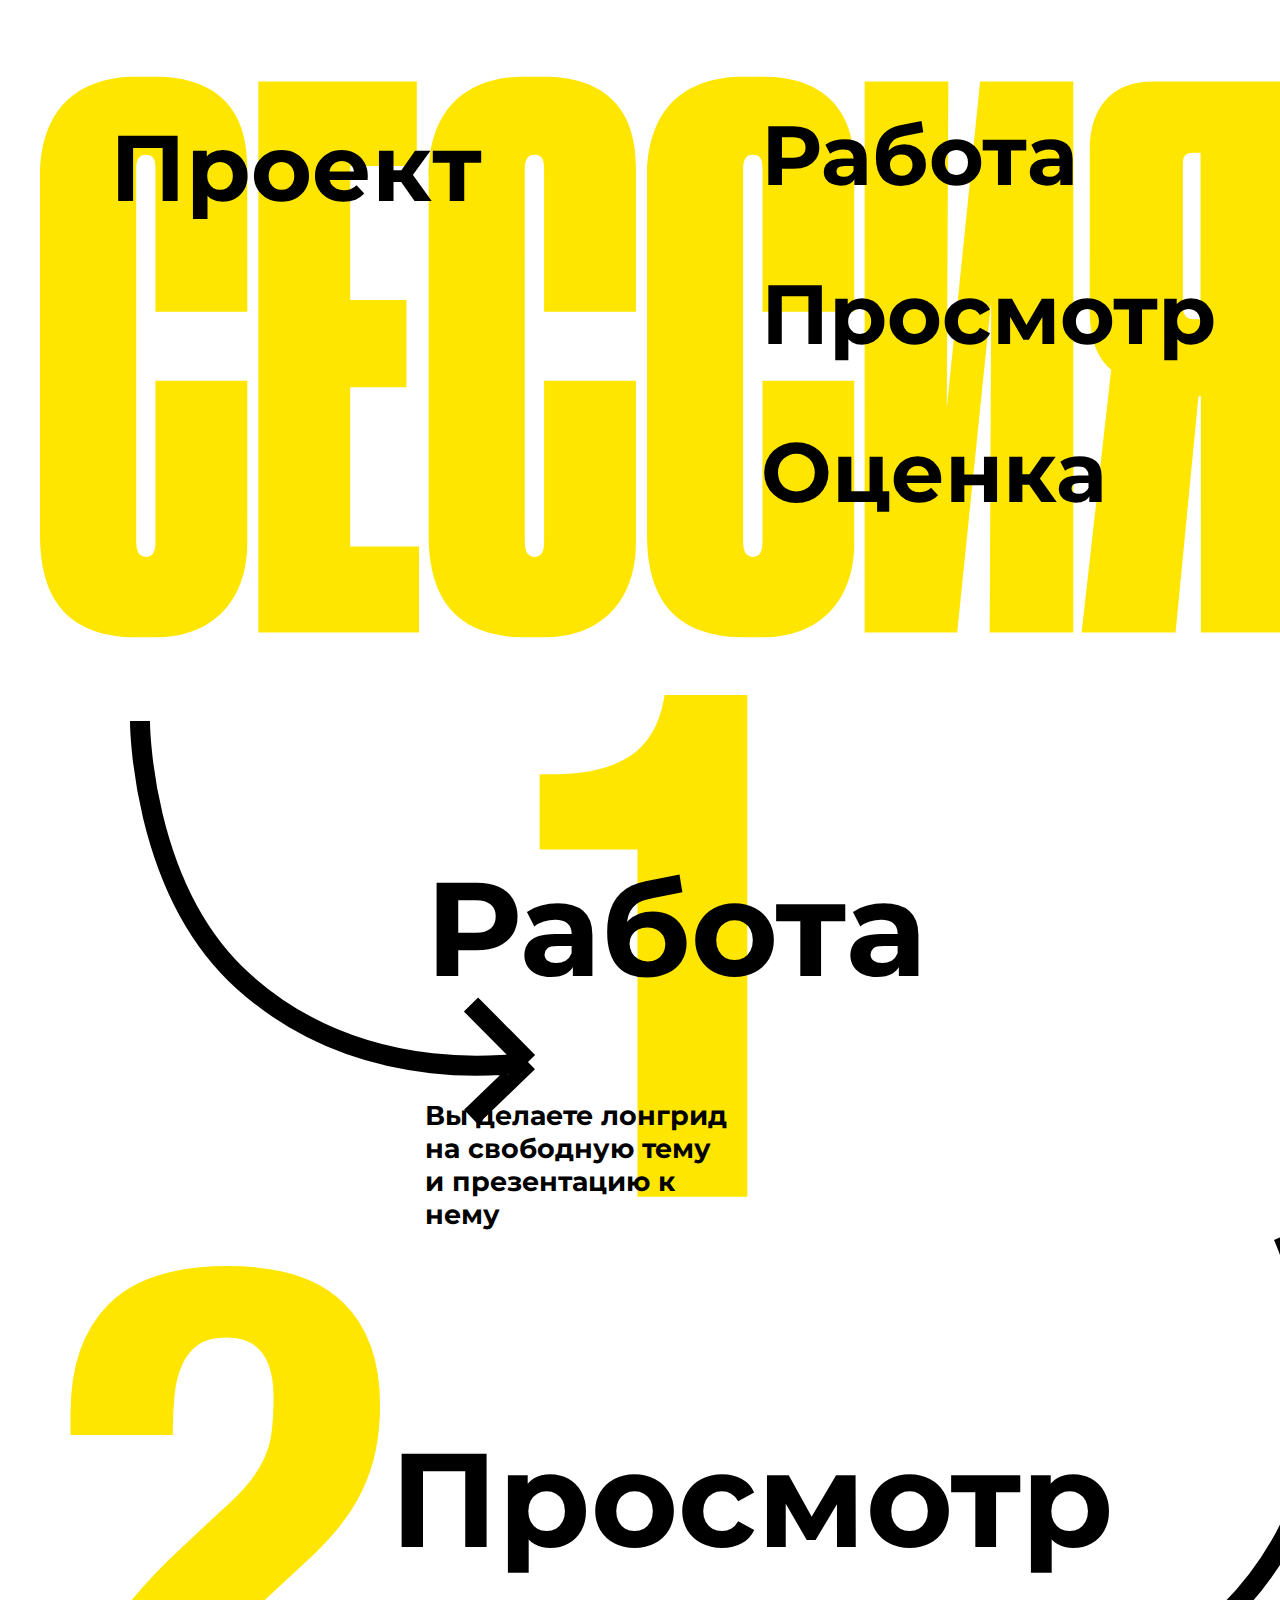
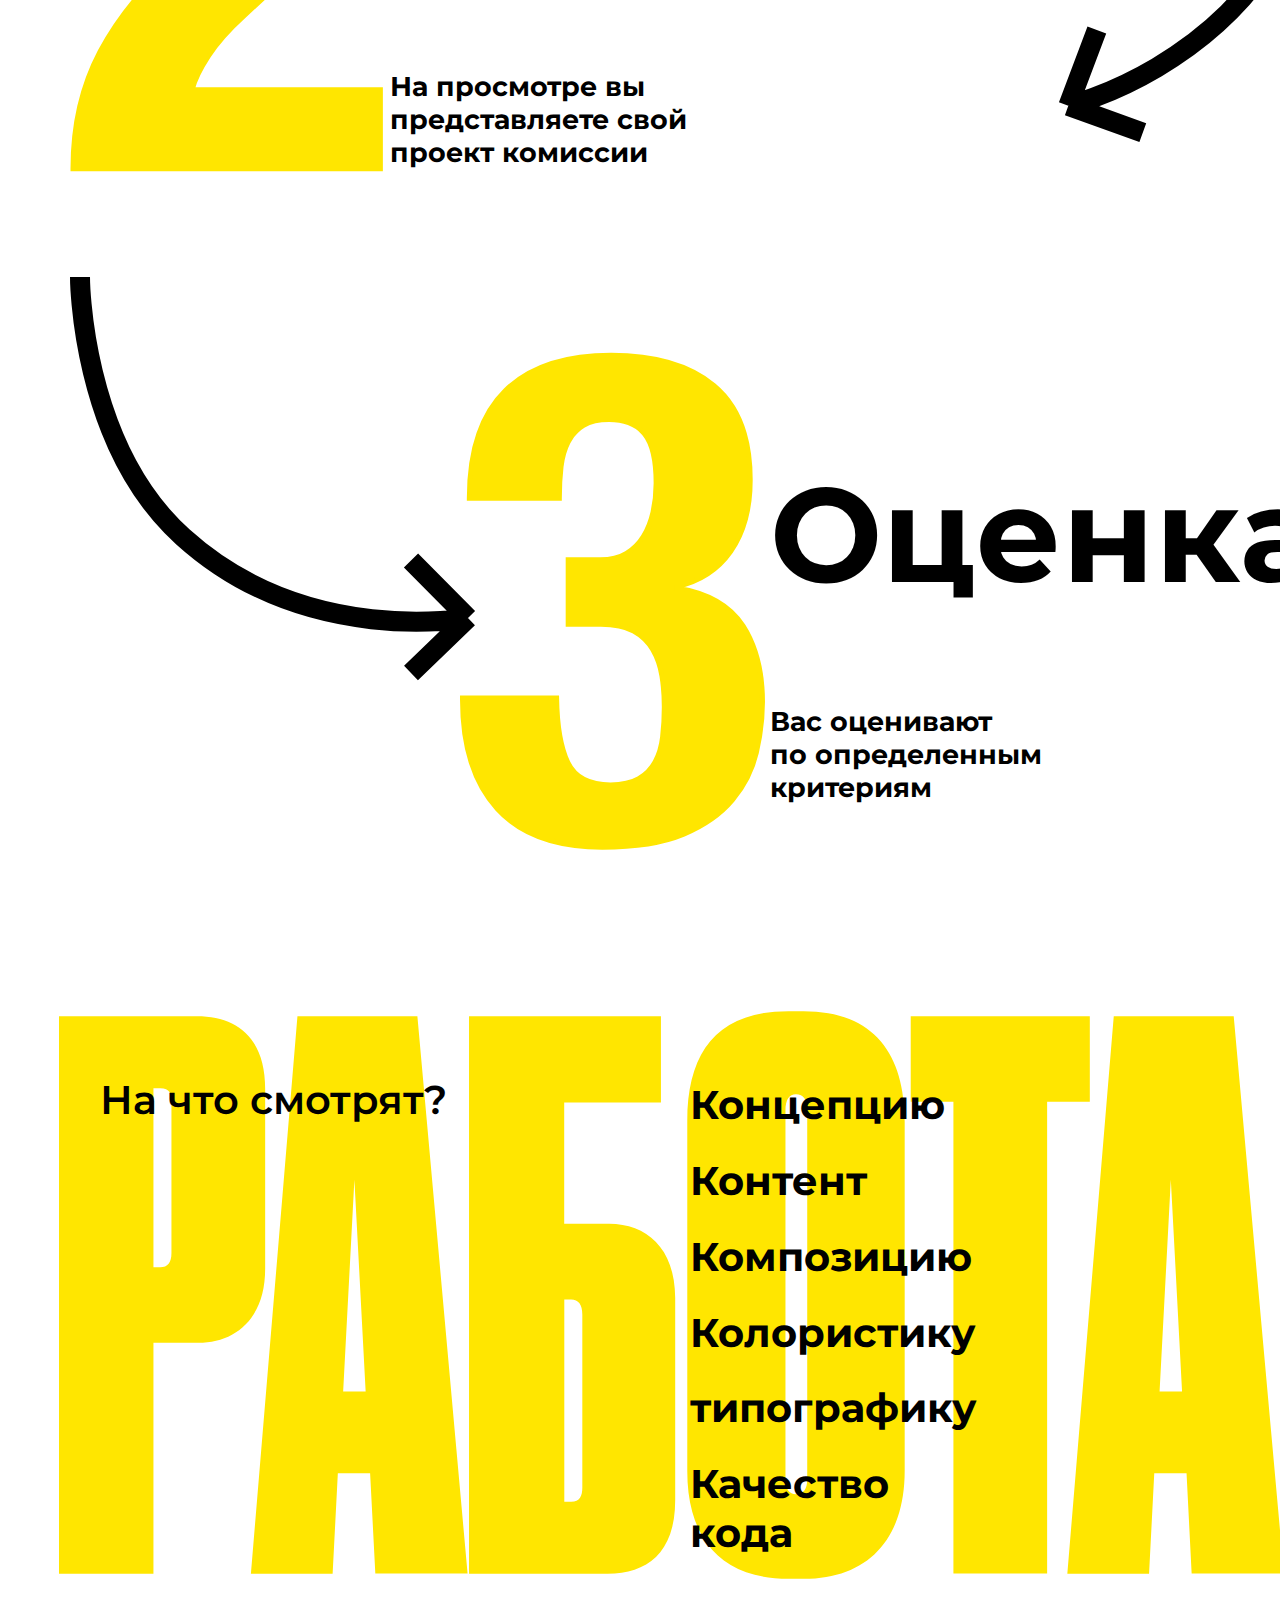
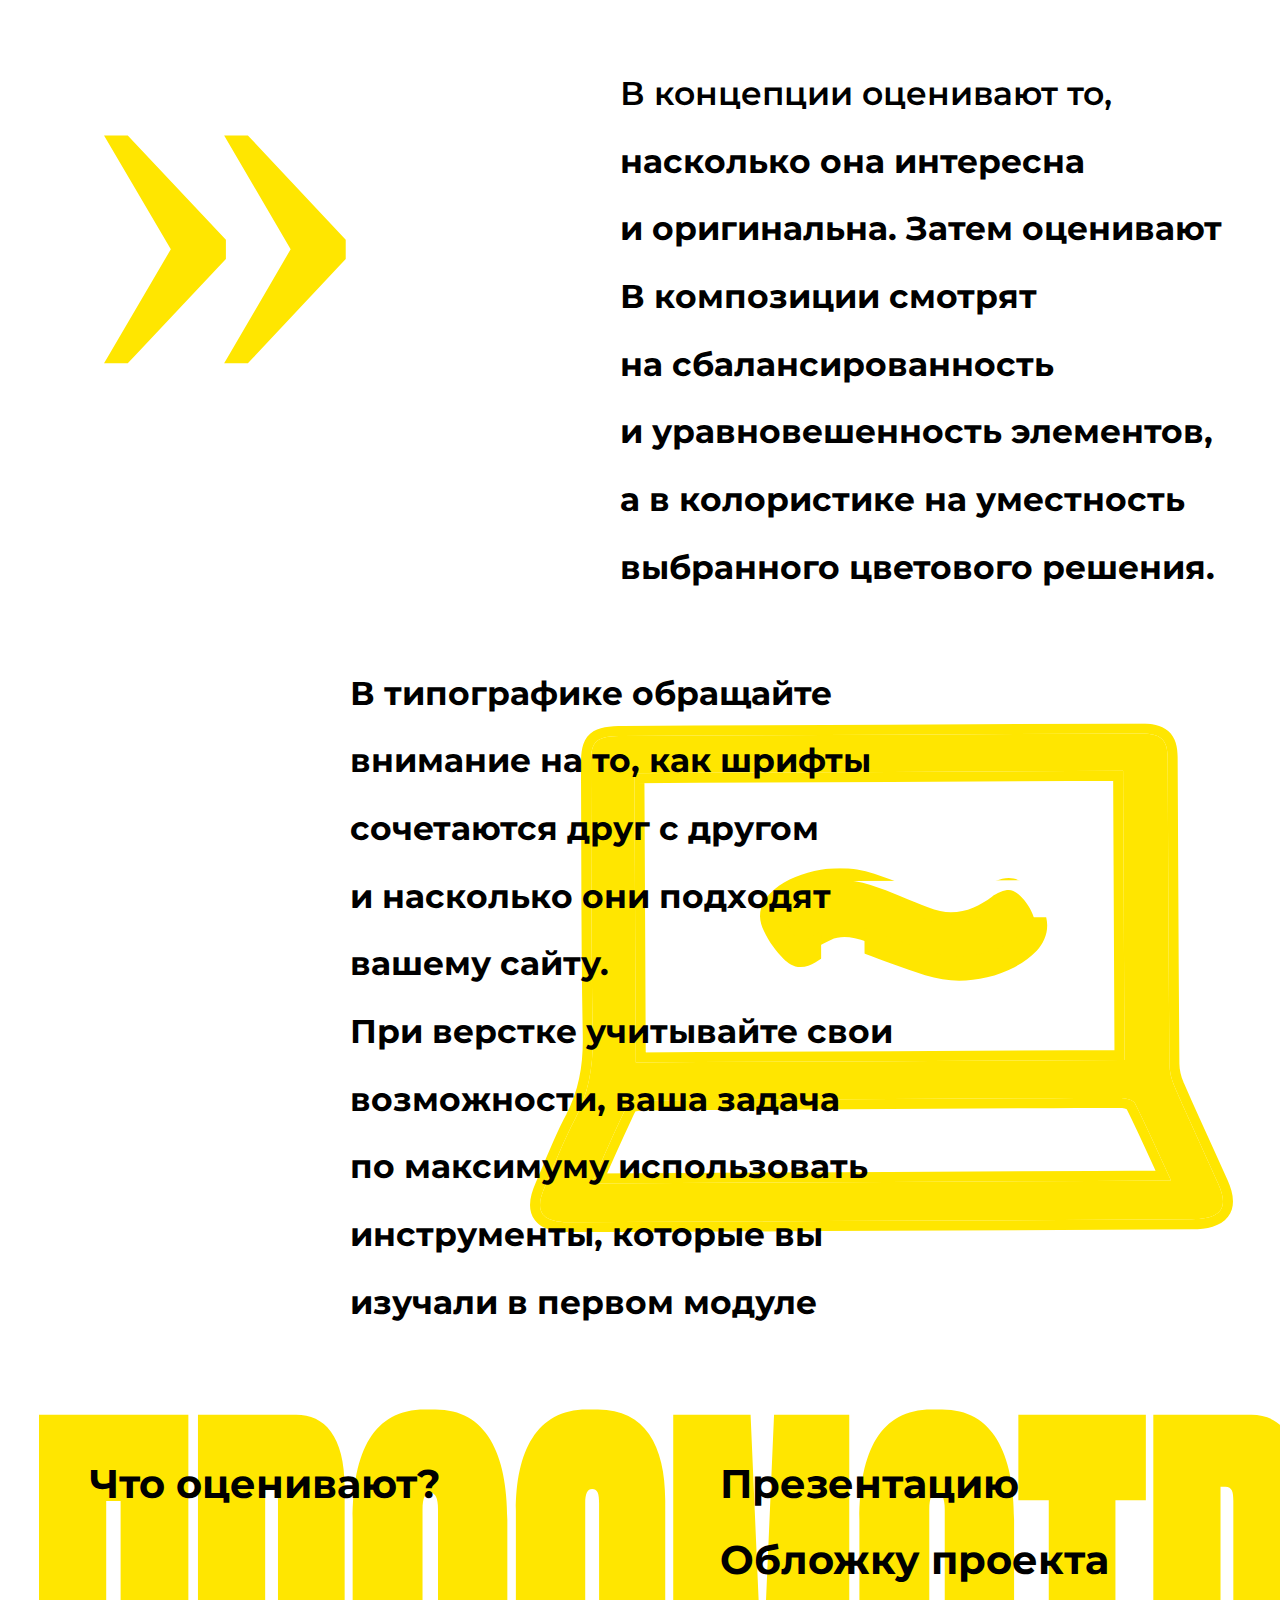
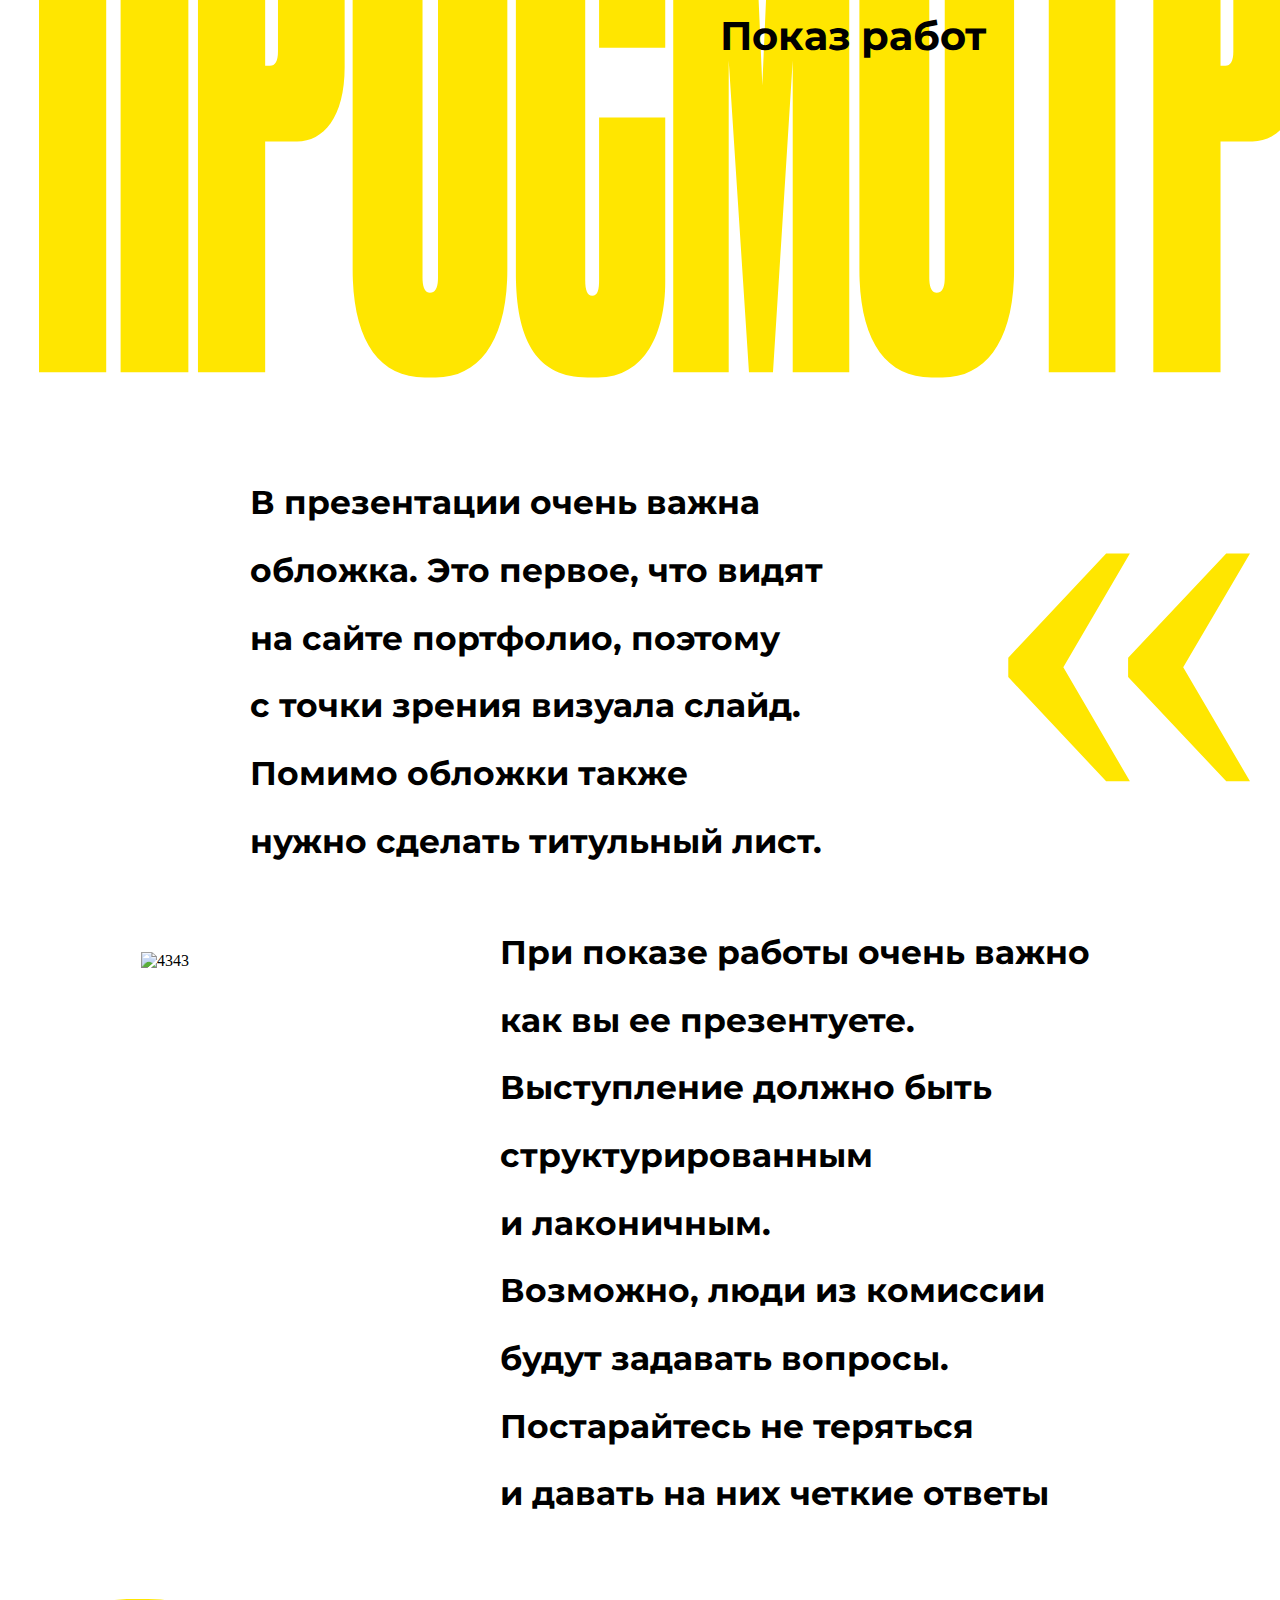
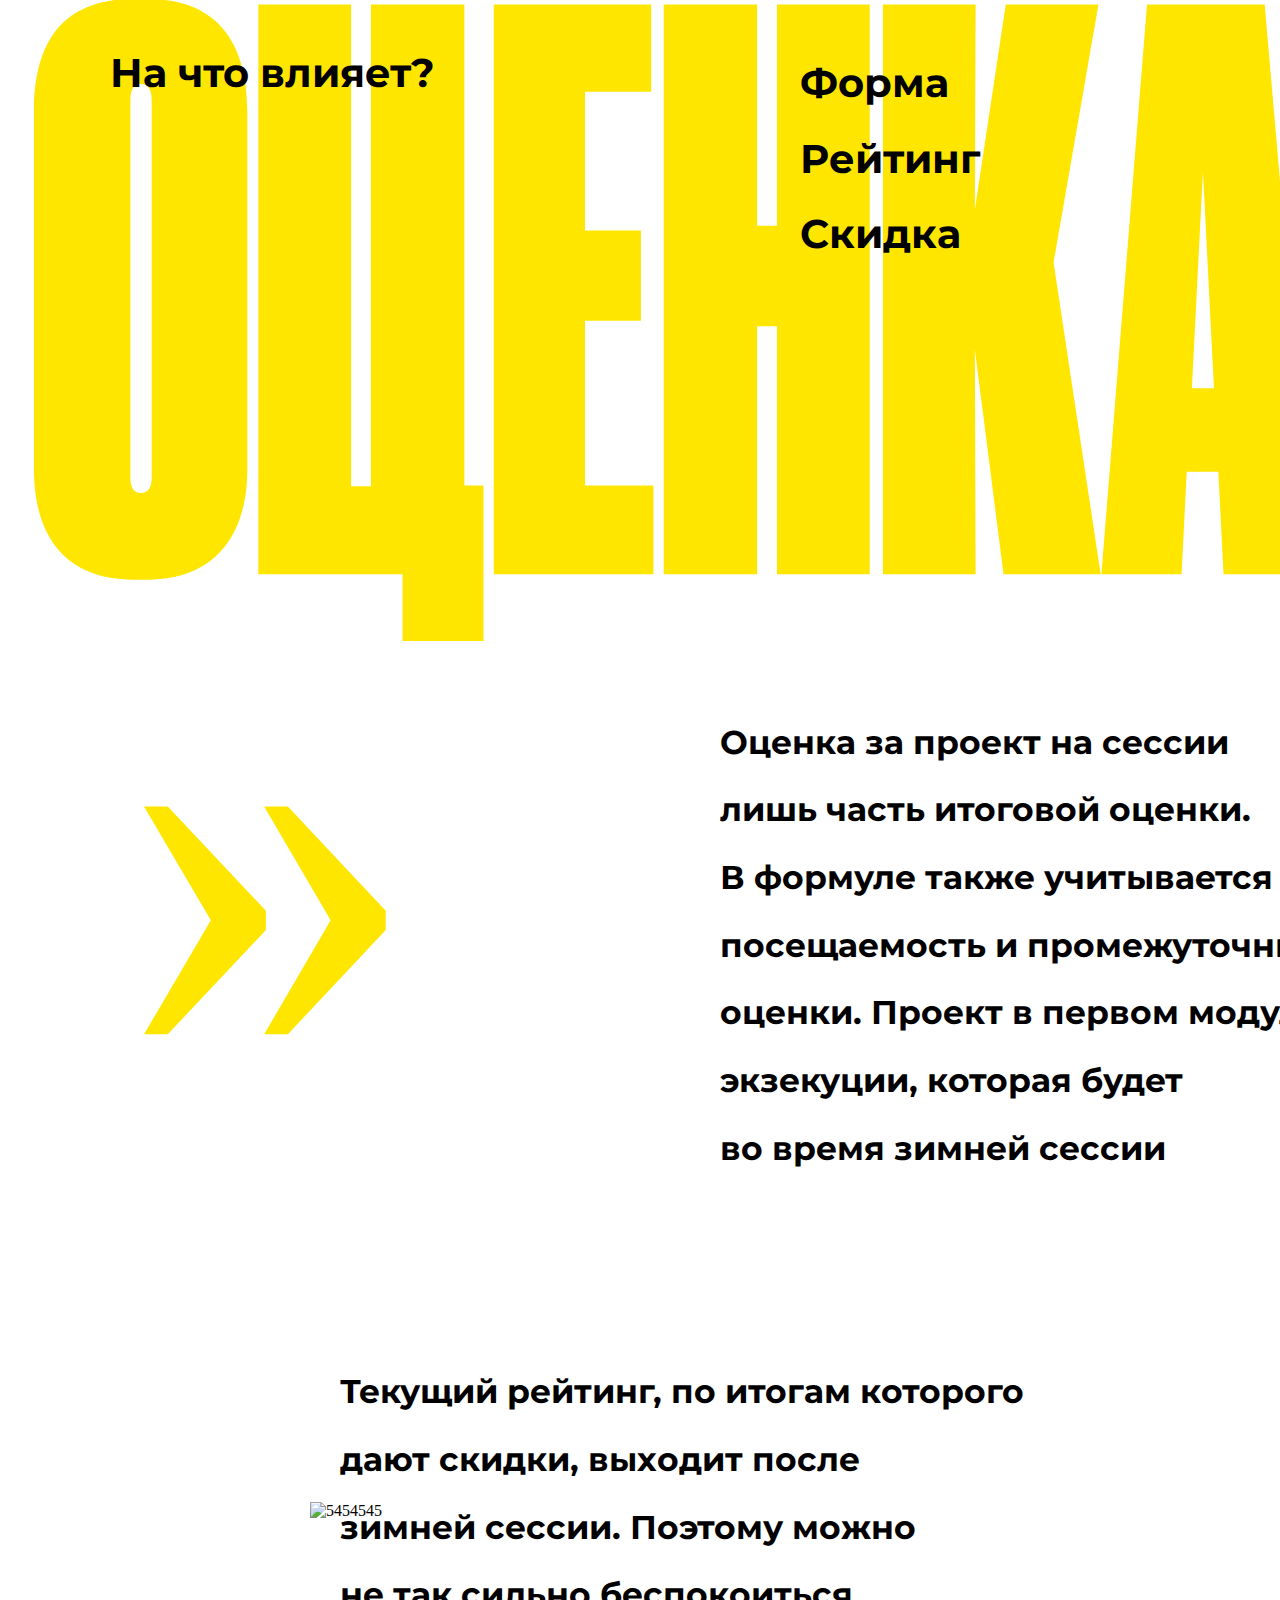
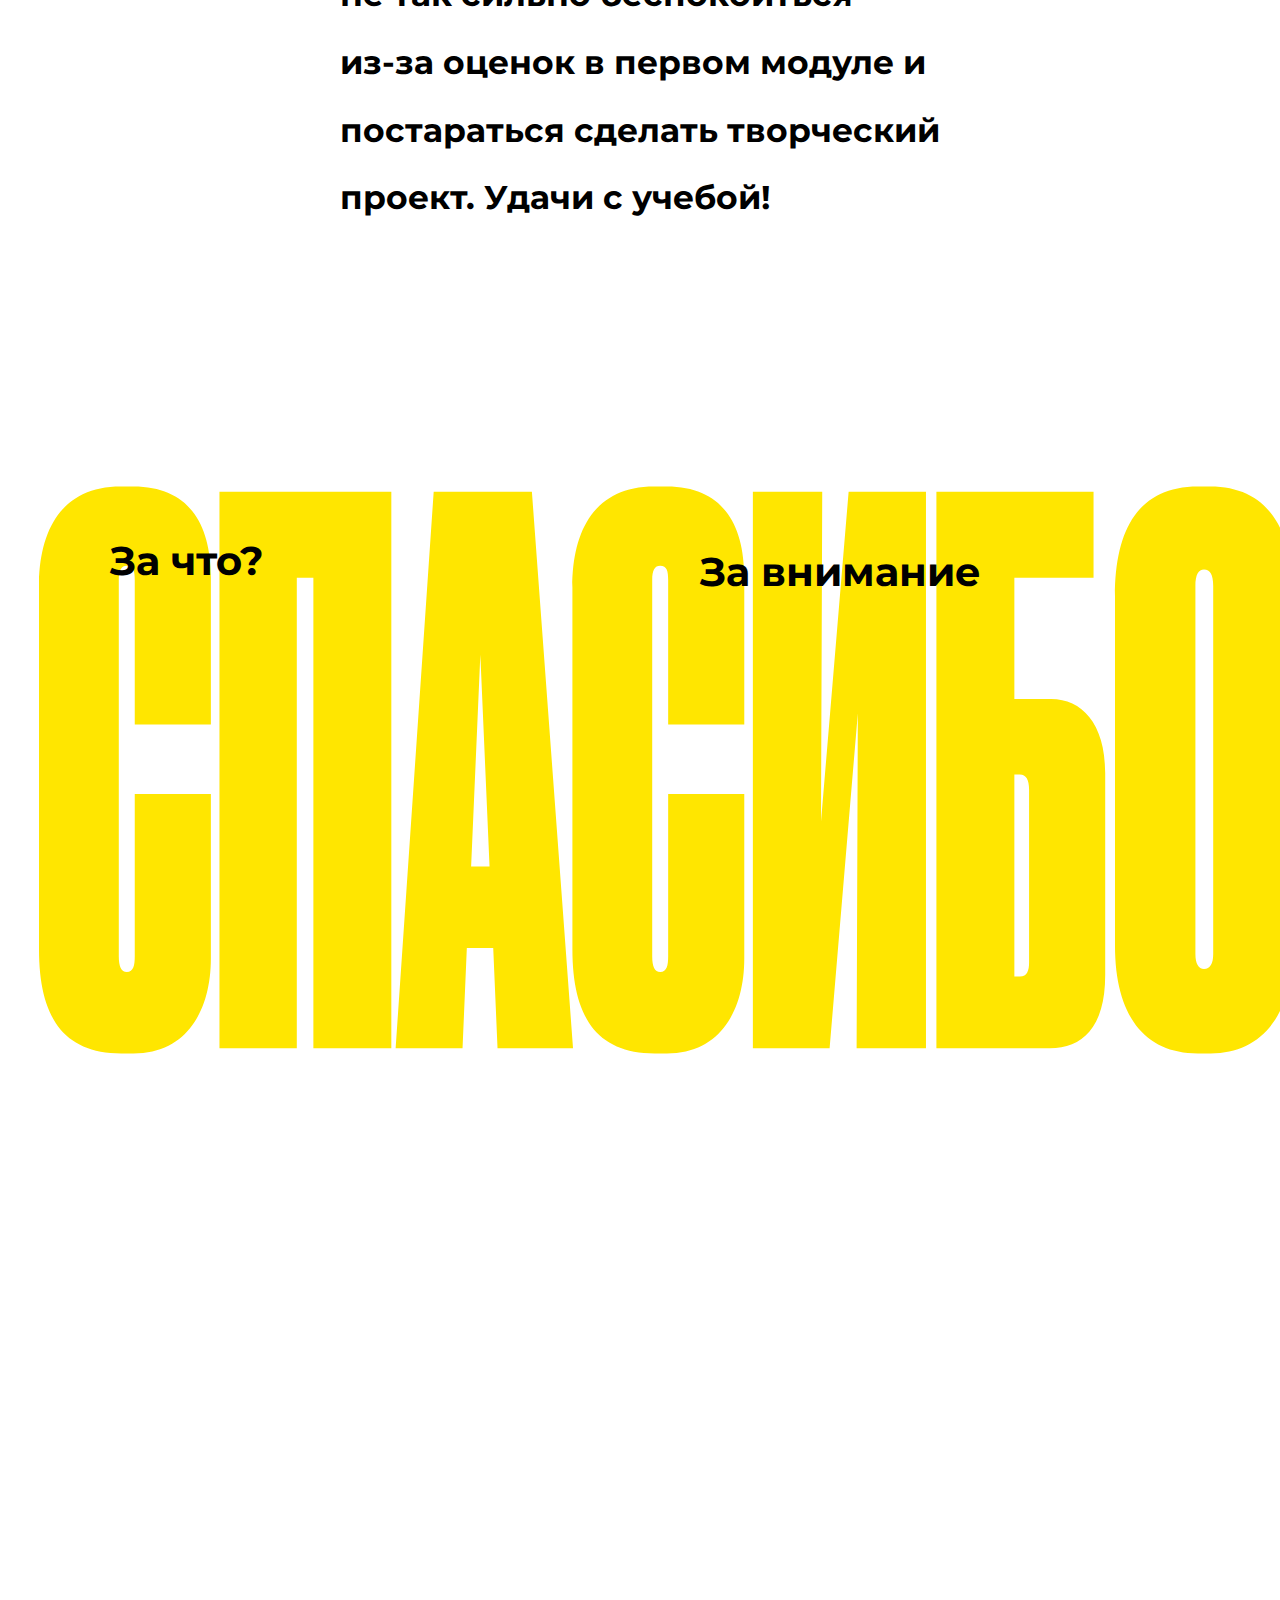
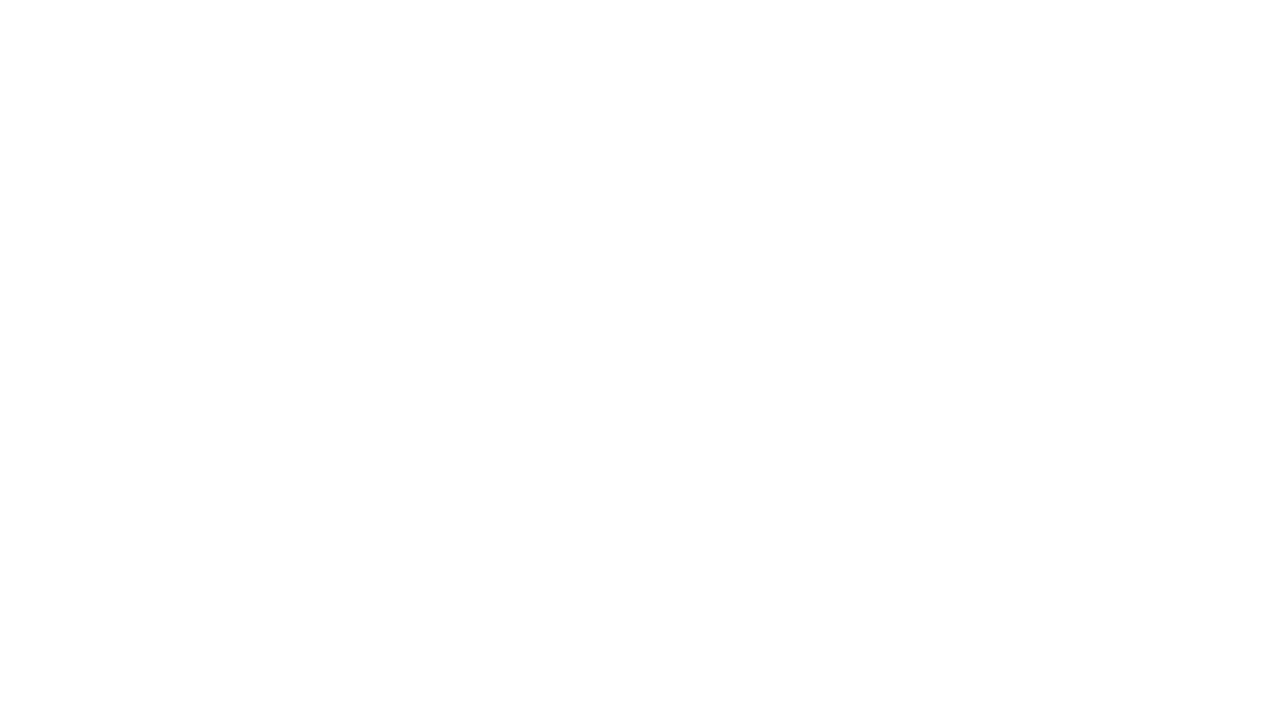
==== index.html @ fbb82f99 "гupd" ====
<!DOCTYPE html>
<html>
<head>
	<title>	
	</title>
	<link href="https://fonts.googleapis.com/css?family=Montserrat&display=swap" rel="stylesheet">

	<link rel="stylesheet" type="text/css" href="css/verst.css">
</head>
<body>
	<header class="stat">		
		<div class="containe-1">

			<div class="sessiy"><svg width="1254" height="606" viewBox="0 0 1354 606" fill="none" xmlns="http://www.w3.org/2000/svg">
<g clip-path="url(#clip0)">
<path d="M124.665 502.076V328.537H223.798V504.408C223.798 557.924 194.269 605.889 123.111 605.889H107.126C30.417 606 0 565.252 0 494.859V107.921C0 45.5222 30.417 0 106.348 0H123.111C193.492 0 223.798 38.4163 223.798 96.7069V254.258H124.665V99.9267C124.665 90.3782 123.111 84.7157 114.23 84.7157C107.126 84.7157 103.906 89.4899 103.906 99.9267V502.076C103.906 513.29 107.126 518.842 114.341 518.842C123.111 518.842 124.665 511.625 124.665 502.076Z" fill="#FFE600"/>
<path d="M406.855 5.55148V96.7068H334.92V241.378H395.643V335.754H334.92V507.628H409.297V600.337H235.787V5.55148H406.855Z" fill="#FFE600"/>
<path d="M544.287 502.076V328.537H643.42V504.408C643.42 557.924 613.891 605.889 542.733 605.889H526.747C450.039 605.889 419.622 565.141 419.622 494.748V107.921C419.622 45.5222 450.039 0 525.97 0H542.733C613.114 0 643.42 38.4163 643.42 96.7068V254.258H544.287V99.9267C544.287 90.3782 542.733 84.7156 533.852 84.7156C526.636 84.7156 523.417 89.4899 523.417 99.9267V502.076C523.417 513.29 526.636 518.842 533.852 518.842C542.733 518.842 544.287 511.625 544.287 502.076Z" fill="#FFE600"/>
<path d="M780.074 502.076V328.537H879.207V504.408C879.207 557.924 849.678 605.889 778.52 605.889H762.534C685.826 605.889 655.409 565.141 655.409 494.748V107.921C655.409 45.5222 685.715 0 761.757 0H778.52C848.901 0 879.207 38.4163 879.207 96.7068V254.258H780.074V99.9267C780.074 90.3782 778.52 84.7156 769.639 84.7156C762.423 84.7156 759.204 89.4899 759.204 99.9267V502.076C759.204 513.29 762.423 518.842 769.639 518.842C778.52 518.842 780.074 511.625 780.074 502.076Z" fill="#FFE600"/>
<path d="M1027.07 242.267L990.328 600.448H890.418V5.55148H980.781L979.116 358.182L1015.08 5.55148H1115.77V600.337H1025.41L1027.07 242.267Z" fill="#FFE600"/>
<path d="M1250.87 345.413L1226.12 600.448H1124.65L1156.62 316.657C1141.41 303.888 1133.42 283.903 1133.42 251.926V79.9413C1133.42 25.5368 1165.39 5.55148 1200.58 5.55148H1354.11V600.337H1253.42V345.413H1250.87ZM1253.2 82.384H1246.76C1236.33 82.384 1234 85.6039 1234 95.9296V247.041C1234 259.032 1237.99 262.252 1247.54 262.252H1253.09V82.384H1253.2Z" fill="#FFE600"/>
</g>
<defs>
<clipPath id="clip0">
<rect width="1354" height="606" fill="white"/>
</clipPath>
</defs>
</svg>
</div>
			<div class="s1">
				<svg width="413" height="405" viewBox="0 0 413 405" fill="none" xmlns="http://www.w3.org/2000/svg">
<path d="M10 1C10 1 9.99995 168 113 261C236.25 372.284 398 342 398 342M398 342L341 284.5M398 342L341 397" stroke="black" stroke-width="20"/>
</svg>
	</div>
	<div class="c1">
		<svg width="209" height="502" viewBox="0 0 209 502" fill="none" xmlns="http://www.w3.org/2000/svg">
<path d="M103.46 149.499H5.66943V84.2295H14.6856C47.9759 84.2295 74.2267 77.9803 93.4033 65.4818C112.58 52.9834 124.717 32.8469 129.815 5.07257H203.331V496.679H103.46V149.499Z" fill="#FFE600" stroke="#FFE600" stroke-width="10" stroke-miterlimit="10"/>
</svg>
<div class="s2">
	<svg width="490" height="538" viewBox="0 0 490 538" fill="none" xmlns="http://www.w3.org/2000/svg">
<path d="M367.145 5C367.145 5 435.369 157.428 379.35 284.392C312.317 436.318 152.308 474.755 152.308 474.755M152.308 474.755L180.844 398.986M152.308 474.755L226.804 501.67" stroke="black" stroke-width="20"/>
</svg>
</div>

	</div>
	<div class="c2">
		<svg width="313" height="506" viewBox="0 0 313 506" fill="none" xmlns="http://www.w3.org/2000/svg">
<path d="M3 502.834C3 480.68 5.22072 459.975 9.6974 440.648C14.1741 421.321 20.9772 402.948 30.1421 385.528C39.3069 368.109 50.8335 351.008 64.6866 334.296C78.5396 317.583 94.6486 300.729 112.978 283.769L153.868 245.61C165.148 235.716 174.207 226.53 181.01 218.05C187.813 209.57 193.1 201.09 196.872 192.61C200.644 184.13 203.111 174.943 204.274 165.05C205.438 155.157 206.037 143.85 206.037 131.131C206.037 89.6848 189.575 68.9443 156.688 68.9443C143.998 68.9443 134.022 71.5236 126.726 76.7176C119.429 81.9116 113.789 88.9782 109.806 97.9174C105.823 106.857 103.214 117.245 102.051 129.011C100.888 140.776 100.289 153.284 100.289 166.464H3V147.384C3 100.744 15.4431 64.9517 40.3644 39.9712C65.2858 14.9908 104.518 2.51819 158.098 2.51819C208.857 2.51819 246.468 14.2841 270.896 37.8512C295.324 61.4184 307.555 95.0908 307.555 138.904C307.555 154.91 306.145 169.891 303.325 183.777C300.505 197.663 296.029 210.983 289.931 223.703C283.832 236.423 275.831 248.79 265.961 260.803C256.091 272.816 244.106 285.183 230.007 297.902L173.607 350.195C158.556 363.869 146.818 377.155 138.358 390.122C129.898 403.089 124.505 414.254 122.143 423.688H310.375V502.834H3Z" fill="#FFE600" stroke="#FFE600" stroke-width="5" stroke-miterlimit="10"/>
</svg>
<div class="s3">
	<svg width="413" height="405" viewBox="0 0 413 405" fill="none" xmlns="http://www.w3.org/2000/svg">
<path d="M10 1C10 1 9.99995 168 113 261C236.25 372.284 398 342 398 342M398 342L341 284.5M398 342L341 397" stroke="black" stroke-width="20"/>

</svg>
</div>
</div>
<div class="yyyyy">

		</svg>


</div>

	
	<div class="rabota">
	<svg width="1225" height="614" viewBox="0 0 1325 614" fill="none" xmlns="http://www.w3.org/2000/svg">
<path d="M102.148 358.86V608.375H0V5.62476H149.224C192.246 5.62476 222.992 28.3488 222.992 84.1466V278.539C222.992 332.761 190.557 358.748 150.801 358.748H102.148V358.86ZM102.148 277.076H109.469C117.578 277.076 121.632 272.239 121.632 261.664V98.771C121.632 89.0964 120.055 83.3591 109.469 83.3591H102.148V277.076Z" fill="#FFE600"/>
<path d="M336.514 499.817H301.602L295.97 608.375H207.562L257.904 5.62476H387.645L441.929 608.263H342.145L336.514 499.817ZM319.508 182.243L307.345 411.508H331.672L319.508 182.243Z" fill="#FFE600"/>
<path d="M443.505 5.62476H651.068V98.771H546.442V230.053H595.094C634.85 230.053 666.497 255.927 666.497 310.262V528.953C666.497 586.439 635.638 608.375 593.518 608.375H443.505V5.62476ZM553.875 530.528C563.56 530.528 566.038 524.004 566.038 515.116V328.037C566.038 317.462 561.983 311.837 553.875 311.837H546.554V530.528H553.875Z" fill="#FFE600"/>
<path d="M914.719 497.342C914.719 572.714 873.386 614 806.038 614H789.032C717.63 614 679.564 571.927 679.564 497.342V119.02C679.451 44.5482 711.886 0 789.032 0H805.25C882.283 0 914.719 47.0231 914.719 119.02V497.342ZM809.304 107.771C809.304 95.6211 805.25 89.9963 797.141 89.9963C789.821 89.9963 785.766 95.6211 785.766 107.771V506.229C785.766 516.804 789.821 522.429 797.141 522.429C805.25 522.429 809.304 516.804 809.304 506.229V107.771Z" fill="#FFE600"/>
<path d="M967.425 97.9835H921.25V5.62476H1114.96V97.9835H1068.79V608.263H967.425V97.9835Z" fill="#FFE600"/>
<path d="M1219.59 499.817H1184.67L1179.04 608.375H1090.63L1140.86 5.62476H1270.6L1324.89 608.263H1225.11L1219.59 499.817ZM1202.58 182.243L1190.42 411.508H1214.74L1202.58 182.243Z" fill="#FFE600"/>
</svg>
	
	</div>
<div class="st1">
	»
</div>

<div class="ic1">
	<svg width="703" height="510" viewBox="0 0 703 510" fill="none" xmlns="http://www.w3.org/2000/svg">
<mask id="path-1-outside-1" maskUnits="userSpaceOnUse" x="-0.980225" y="0.387695" width="704" height="509" fill="black">
<rect fill="white" x="-0.980225" y="0.387695" width="704" height="509"/>
<path d="M351.921 497.787C248.612 498.286 145.304 498.817 41.9956 499.316C11.6511 499.472 3.70672 489.113 14.7666 463.931C24.7048 441.34 33.3346 418.218 44.9553 396.313C59.1929 369.447 63.3053 341.957 62.7445 312.501C61.0933 222.229 61.4048 131.926 60.9687 41.6547C60.8441 17.3159 65.6107 13.1347 93.5251 13.0099C265.872 12.105 438.218 11.2313 610.596 10.3888C630.597 10.2952 637.545 16.2862 637.638 34.1346C638.199 136.326 638.573 238.549 639.383 340.74C639.445 348.291 641.346 356.217 644.399 363.269C658.73 396.126 673.84 428.703 688.514 461.435C699.2 485.243 690.85 496.133 661.814 496.258C558.537 496.789 455.229 497.288 351.921 497.787ZM104.398 50.2044C104.865 146.873 105.333 242.792 105.8 339.461C269.112 338.649 431.707 337.869 594.521 337.058C594.053 240.234 593.586 144.314 593.119 47.8017C429.807 48.613 267.616 49.3931 104.398 50.2044ZM61.7164 460.405C256.183 459.438 447.409 458.502 641.065 457.566C628.759 430.793 617.481 405.425 605.082 380.462C603.555 377.404 596.141 375.189 591.405 375.095C568.569 374.658 545.733 375.064 522.896 375.189C386.409 375.875 249.921 376.499 113.402 377.404C107.887 377.435 98.946 378.871 97.4506 381.897C84.9888 407.328 73.8666 433.29 61.7164 460.405Z"/>
</mask>
<path d="M351.921 497.787C248.612 498.286 145.304 498.817 41.9956 499.316C11.6511 499.472 3.70672 489.113 14.7666 463.931C24.7048 441.34 33.3346 418.218 44.9553 396.313C59.1929 369.447 63.3053 341.957 62.7445 312.501C61.0933 222.229 61.4048 131.926 60.9687 41.6547C60.8441 17.3159 65.6107 13.1347 93.5251 13.0099C265.872 12.105 438.218 11.2313 610.596 10.3888C630.597 10.2952 637.545 16.2862 637.638 34.1346C638.199 136.326 638.573 238.549 639.383 340.74C639.445 348.291 641.346 356.217 644.399 363.269C658.73 396.126 673.84 428.703 688.514 461.435C699.2 485.243 690.85 496.133 661.814 496.258C558.537 496.789 455.229 497.288 351.921 497.787ZM104.398 50.2044C104.865 146.873 105.333 242.792 105.8 339.461C269.112 338.649 431.707 337.869 594.521 337.058C594.053 240.234 593.586 144.314 593.119 47.8017C429.807 48.613 267.616 49.3931 104.398 50.2044ZM61.7164 460.405C256.183 459.438 447.409 458.502 641.065 457.566C628.759 430.793 617.481 405.425 605.082 380.462C603.555 377.404 596.141 375.189 591.405 375.095C568.569 374.658 545.733 375.064 522.896 375.189C386.409 375.875 249.921 376.499 113.402 377.404C107.887 377.435 98.946 378.871 97.4506 381.897C84.9888 407.328 73.8666 433.29 61.7164 460.405Z" fill="#FFE600"/>
<path d="M41.9956 499.316L41.9473 489.316H41.9442L41.9956 499.316ZM14.7666 463.931L5.61313 459.905L5.61075 459.91L14.7666 463.931ZM44.9553 396.313L53.7892 401L53.7912 400.996L44.9553 396.313ZM62.7445 312.501L52.7462 312.684L52.7463 312.691L62.7445 312.501ZM60.9687 41.6547L70.9686 41.6063L70.9685 41.6035L60.9687 41.6547ZM93.5251 13.0099L93.5698 23.0098L93.5776 23.0097L93.5251 13.0099ZM610.596 10.3888L610.549 0.388882L610.547 0.388892L610.596 10.3888ZM637.638 34.1346L627.638 34.187V34.1895L637.638 34.1346ZM639.383 340.74L629.383 340.819L629.383 340.823L639.383 340.74ZM644.399 363.269L635.222 367.242L635.233 367.267L644.399 363.269ZM688.514 461.435L679.389 465.526L679.39 465.53L688.514 461.435ZM661.814 496.258L661.771 486.258L661.763 486.258L661.814 496.258ZM104.398 50.2044L104.348 40.2045L94.3982 50.2528L104.398 50.2044ZM105.8 339.461L95.8001 339.509L105.85 349.461L105.8 339.461ZM594.521 337.058L594.57 347.058L604.52 337.01L594.521 337.058ZM593.119 47.8017L603.118 47.7533L593.069 37.8019L593.119 47.8017ZM61.7164 460.405L52.5906 456.316L61.7661 470.405L61.7164 460.405ZM641.065 457.566L641.114 467.566L650.151 453.389L641.065 457.566ZM605.082 380.462L614.038 376.013L614.029 375.996L605.082 380.462ZM591.405 375.095L591.603 365.097L591.596 365.097L591.405 375.095ZM522.896 375.189L522.947 385.189L522.951 385.189L522.896 375.189ZM113.402 377.404L113.458 387.404L113.468 387.404L113.402 377.404ZM97.4506 381.897L88.4851 377.468L88.4708 377.497L97.4506 381.897ZM351.872 487.787C300.217 488.037 248.562 488.294 196.908 488.552C145.254 488.809 93.6005 489.067 41.9473 489.316L42.0439 509.316C93.699 509.066 145.354 508.809 197.008 508.552C248.662 508.294 300.316 508.037 351.969 507.787L351.872 487.787ZM41.9442 489.316C34.8203 489.353 29.6559 488.757 26.0579 487.758C22.4761 486.764 21.2153 485.593 20.7819 485.03C20.1409 484.196 18.4519 480.408 23.9224 467.953L5.61075 459.91C0.0213814 472.636 -3.22534 486.618 4.927 497.221C8.8903 502.375 14.614 505.339 20.7105 507.03C26.7909 508.717 33.9987 509.357 42.047 509.316L41.9442 489.316ZM23.92 467.958C34.1723 444.653 42.3888 422.489 53.7892 401L36.1214 391.627C24.2805 413.947 15.2374 438.027 5.61313 459.905L23.92 467.958ZM53.7912 400.996C69.0605 372.183 73.3245 342.872 72.7427 312.311L52.7463 312.691C53.286 341.042 49.3252 366.712 36.1193 391.631L53.7912 400.996ZM72.7428 312.318C71.0933 222.135 71.4053 131.989 70.9686 41.6063L50.9688 41.703C51.4044 131.864 51.0933 222.323 52.7462 312.684L72.7428 312.318ZM70.9685 41.6035C70.9382 35.6803 71.2274 31.797 71.83 29.1402C72.3868 26.6847 73.0451 26.0173 73.3365 25.761C73.7663 25.383 74.9776 24.5788 78.4227 23.9562C81.8965 23.3284 86.7082 23.0404 93.5698 23.0098L93.4804 3.00996C86.3848 3.04169 80.1328 3.32318 74.8658 4.27505C69.5701 5.23212 64.3636 7.01785 60.128 10.7431C55.7541 14.5901 53.4994 19.5393 52.3252 24.717C51.1967 29.6933 50.9368 35.4597 50.9688 41.7059L70.9685 41.6035ZM93.5776 23.0097C265.923 22.1048 438.268 21.2311 610.645 20.3887L610.547 0.388892C438.168 1.23139 265.82 2.1051 93.4726 3.01L93.5776 23.0097ZM610.643 20.3887C620.233 20.3438 623.684 21.9102 624.998 23.0597C625.944 23.887 627.596 26.1342 627.638 34.187L647.638 34.0823C647.587 24.2866 645.719 14.6142 638.167 8.00724C630.984 1.72251 620.961 0.340157 610.549 0.388883L610.643 20.3887ZM627.638 34.1895C628.199 136.356 628.573 238.612 629.383 340.819L649.383 340.661C648.573 238.485 648.199 136.296 647.638 34.0797L627.638 34.1895ZM629.383 340.823C629.458 349.908 631.72 359.154 635.222 367.242L653.576 359.296C650.971 353.28 649.432 346.675 649.383 340.658L629.383 340.823ZM635.233 367.267C649.583 400.168 664.793 432.968 679.389 465.526L697.639 457.344C682.886 424.437 667.877 392.085 653.565 359.271L635.233 367.267ZM679.39 465.53C684.514 476.945 682.853 480.693 682.124 481.643C681.608 482.316 680.281 483.509 676.863 484.535C673.422 485.568 668.504 486.229 661.771 486.258L661.857 506.258C669.642 506.225 676.656 505.478 682.613 503.69C688.594 501.895 694.13 498.854 697.996 493.812C706.029 483.335 703.199 469.734 697.637 457.34L679.39 465.53ZM661.763 486.258C558.487 486.789 455.181 487.288 351.872 487.787L351.969 507.787C455.277 507.288 558.587 506.789 661.866 506.258L661.763 486.258ZM94.3982 50.2528C94.6318 98.5871 94.8655 146.734 95.0991 194.881C95.3328 243.028 95.5665 291.175 95.8001 339.509L115.8 339.412C115.566 291.078 115.333 242.931 115.099 194.784C114.865 146.637 114.632 98.4902 114.398 50.1561L94.3982 50.2528ZM105.85 349.461C269.154 348.649 431.763 347.869 594.57 347.058L594.471 327.058C431.652 327.869 269.07 328.649 105.75 329.461L105.85 349.461ZM604.52 337.01C604.053 240.185 603.586 144.265 603.118 47.7533L583.119 47.8502C583.586 144.363 584.053 240.282 584.521 337.106L604.52 337.01ZM593.069 37.8019C429.788 38.613 267.538 39.3934 104.348 40.2045L104.448 60.2043C267.695 59.3929 429.826 58.6131 593.168 57.8016L593.069 37.8019ZM61.7661 470.405C256.232 469.438 447.458 468.502 641.114 467.566L641.017 447.566C447.36 448.502 256.134 449.438 61.6666 450.406L61.7661 470.405ZM650.151 453.389C637.915 426.769 626.527 401.156 614.038 376.013L596.126 384.911C608.436 409.694 619.603 434.818 631.979 461.742L650.151 453.389ZM614.029 375.996C612.507 372.947 610.077 371.041 608.415 369.961C606.598 368.781 604.63 367.904 602.83 367.257C599.29 365.984 595.177 365.168 591.603 365.097L591.207 385.093C591.711 385.103 592.483 385.178 593.421 385.36C594.345 385.539 595.265 385.79 596.064 386.077C596.901 386.378 597.368 386.634 597.519 386.732C597.582 386.773 597.454 386.7 597.226 386.475C597.005 386.257 596.548 385.757 596.135 384.929L614.029 375.996ZM591.596 365.097C568.596 364.657 545.514 365.065 522.842 365.189L522.951 385.189C545.951 385.063 568.542 384.66 591.214 385.093L591.596 365.097ZM522.846 365.189C386.365 365.875 249.865 366.499 113.335 367.404L113.468 387.404C249.977 386.499 386.452 385.875 522.947 385.189L522.846 365.189ZM113.345 367.404C109.916 367.424 105.536 367.863 101.602 368.8C99.6483 369.265 97.4263 369.941 95.3684 370.958C93.6324 371.815 90.3409 373.712 88.4851 377.468L106.416 386.327C105.807 387.56 105.052 388.262 104.707 388.547C104.348 388.843 104.136 388.934 104.228 388.888C104.44 388.784 105.078 388.531 106.236 388.255C108.525 387.71 111.373 387.416 113.458 387.404L113.345 367.404ZM88.4708 377.497C75.9081 403.134 64.6511 429.401 52.5906 456.316L70.8421 464.495C83.0822 437.178 94.0694 411.523 106.43 386.298L88.4708 377.497Z" fill="#FFE600" mask="url(#path-1-outside-1)"/>
</svg>

</div>

	<div class="prosm">
		<svg width="1261" height="613" viewBox="0 0 1361 613" fill="none" xmlns="http://www.w3.org/2000/svg" frameBorder="0">
<path d="M0 5.66064H161.201V607.339H88.085V98.662H72.5406V607.339H0V5.66064Z" fill="#FFE600"/>
<path d="M244.105 358.257V607.339H171.564V5.66064H277.497C308.01 5.66064 329.887 28.3044 329.887 84.1052V278.195C329.887 332.378 306.858 358.257 278.648 358.257H244.105ZM244.105 276.578H249.287C255.044 276.578 257.922 271.725 257.922 261.212V98.662C257.922 88.9575 256.771 83.2965 249.287 83.2965H244.105V276.578Z" fill="#FFE600"/>
<path d="M505.482 496.546C505.482 571.756 476.12 613 428.335 613H416.245C365.582 613 338.523 570.947 338.523 496.546V118.88C338.523 44.4789 361.552 0 416.245 0H427.759C482.453 0 505.482 46.905 505.482 118.88V496.546ZM430.638 107.558C430.638 95.4274 427.759 89.7665 422.002 89.7665C416.821 89.7665 413.942 95.4274 413.942 107.558V505.442C413.942 515.955 416.821 521.616 422.002 521.616C427.759 521.616 430.638 515.955 430.638 505.442V107.558Z" fill="#FFE600"/>
<path d="M604.505 507.868V332.379H675.894V510.294C675.894 564.477 654.593 613 603.354 613H591.839C536.57 613 514.693 571.756 514.693 500.59V109.175C514.693 46.0963 536.57 0 591.263 0H603.354C654.017 0 675.894 38.8179 675.894 97.8536V257.169H604.505V101.088C604.505 91.3839 603.354 85.723 597.021 85.723C591.839 85.723 589.536 90.5752 589.536 101.088V507.868C589.536 519.19 591.839 524.851 597.021 524.851C603.354 524.851 604.505 517.573 604.505 507.868Z" fill="#FFE600"/>
<path d="M684.53 5.66064H768.009L780.675 297.604L793.341 5.66064H874.518V607.339H813.491V270.917L792.19 607.339H766.282L744.405 270.917V607.339H684.53V5.66064Z" fill="#FFE600"/>
<path d="M1052.41 496.546C1052.41 571.756 1023.05 613 975.268 613H963.178C912.515 613 885.456 570.947 885.456 496.546V118.88C885.456 44.4789 908.485 0 963.178 0H974.693C1029.39 0 1052.41 46.905 1052.41 118.88V496.546ZM977.571 107.558C977.571 95.4274 974.693 89.7665 968.936 89.7665C963.754 89.7665 960.875 95.4274 960.875 107.558V505.442C960.875 515.955 963.754 521.616 968.936 521.616C974.693 521.616 977.571 515.955 977.571 505.442V107.558Z" fill="#FFE600"/>
<path d="M1089.84 97.8533H1057.02V5.66064H1194.62V97.8533H1161.8V607.339H1089.84V97.8533Z" fill="#FFE600"/>
<path d="M1275.22 358.257V607.339H1202.68V5.66064H1308.61C1339.12 5.66064 1361 28.3044 1361 84.1052V278.195C1361 332.378 1337.97 358.257 1309.76 358.257H1275.22ZM1275.22 276.578H1280.4C1286.16 276.578 1289.04 271.725 1289.04 261.212V98.662C1289.04 88.9575 1287.88 83.2965 1280.4 83.2965H1275.22V276.578Z" fill="#FFE600"/>
</svg>
	</div>
<div class="st2">
	»
</div>
<div>
	
</div>


	<div class="ocenka">
		<svg width="1280" height="720" viewBox="0 0 1354 679" fill="none" xmlns="http://www.w3.org/2000/svg">
<path d="M225.673 497.501C225.673 572.856 185.986 614.179 121.397 614.179H105.055C36.5746 614.179 0 572.045 0 497.501V119.109C0 44.5644 31.1273 0 105.055 0H120.618C194.546 0 225.673 46.9952 225.673 119.109V497.501ZM124.509 107.765C124.509 95.611 120.618 89.9391 112.837 89.9391C105.833 89.9391 101.942 95.611 101.942 107.765V506.414C101.942 516.947 105.833 522.619 112.837 522.619C120.618 522.619 124.509 516.947 124.509 506.414V107.765Z" fill="#FFE600"/>
<path d="M389.87 608.507H237.346V5.67139H335.397V515.327H356.408V5.67139H455.237V514.516H475.47V679H389.87V608.507Z" fill="#FFE600"/>
<path d="M652.896 5.67139V98.0413H582.859V244.699H642.001V340.31H582.859V514.516H655.23V608.507H486.365V5.67139H652.896Z" fill="#FFE600"/>
<path d="M785.965 345.982H764.954V608.507H666.125V5.67139H764.954V239.837H785.965V5.67139H884.016V608.507H785.965V345.982Z" fill="#FFE600"/>
<path d="M995.258 371.1L996.036 608.507H897.985V5.67139H996.036L995.258 222.822L1027.94 5.67139H1125.99L1078.52 278.73L1128.33 608.507H1025.61L995.258 371.1Z" fill="#FFE600"/>
<path d="M1252.84 499.932H1219.37L1213.93 608.507H1129.1L1177.35 5.67139H1301.86L1354 608.507H1258.28L1252.84 499.932ZM1236.49 182.309L1224.82 411.613H1248.17L1236.49 182.309Z" fill="#FFE600"/>
</svg>
	</div>

<div class="st3">
	»
</div>
<div class="ic3">


</div>


	<div class="spasibo">
		<svg width="1254" height="612" viewBox="0 0 1354 612" fill="none" xmlns="http://www.w3.org/2000/svg">
<path d="M103.392 507.04V331.836H185.575V509.462C185.575 563.557 161.052 612 102.066 612H88.8108C25.1851 612 0 570.823 0 499.773V108.997C0 46.0211 25.1852 0 88.148 0H102.066C160.39 0 185.575 38.7546 185.575 97.6939V256.749H103.392V100.923C103.392 91.2348 102.066 85.5831 94.7757 85.5831C88.8108 85.5831 86.1597 90.4274 86.1597 100.923V507.04C86.1597 518.343 88.8108 523.995 94.7757 523.995C102.066 523.995 103.392 516.728 103.392 507.04Z" fill="#FFE600"/>
<path d="M194.854 5.65137H380.428V606.348H296.257V98.501H278.362V606.348H194.854V5.65137Z" fill="#FFE600"/>
<path d="M490.448 498.158H461.949L457.309 606.348H385.068L426.159 5.65137H532.202L576.607 606.348H495.087L490.448 498.158ZM476.53 181.662L466.588 410.153H486.471L476.53 181.662Z" fill="#FFE600"/>
<path d="M679.336 507.04V331.836H761.519V509.462C761.519 563.557 736.997 612 678.011 612H664.755C601.13 612 575.945 570.823 575.945 499.773V108.997C575.945 46.0211 601.13 0 664.093 0H678.011C736.334 0 761.519 38.7546 761.519 97.6939V256.749H679.336V100.923C679.336 91.2348 678.011 85.5831 670.72 85.5831C664.755 85.5831 662.104 90.4274 662.104 100.923V507.04C662.104 518.343 664.755 523.995 670.72 523.995C678.011 523.995 679.336 516.728 679.336 507.04Z" fill="#FFE600"/>
<path d="M884.131 244.638L853.644 606.348H770.798V5.65137H845.691L844.365 361.709L874.19 5.65137H957.698V606.348H882.806L884.131 244.638Z" fill="#FFE600"/>
<path d="M968.966 5.65137H1138.63V98.501H1053.14V229.298H1092.9C1125.38 229.298 1151.23 255.134 1151.23 309.229V527.224C1151.23 584.548 1126.04 606.348 1091.58 606.348H968.966V5.65137ZM1059.1 528.839C1067.06 528.839 1069.04 522.38 1069.04 513.498V326.992C1069.04 316.496 1065.73 310.844 1059.1 310.844H1053.14V528.839H1059.1Z" fill="#FFE600"/>
<path d="M1354 495.736C1354 570.823 1320.2 612 1265.19 612H1251.27C1192.95 612 1161.8 570.016 1161.8 495.736V118.686C1161.8 44.4063 1188.31 0 1251.27 0H1264.53C1327.49 0 1354 46.8285 1354 118.686V495.736ZM1267.84 107.383C1267.84 95.2718 1264.53 89.62 1257.9 89.62C1251.93 89.62 1248.62 95.2718 1248.62 107.383V504.617C1248.62 515.113 1251.93 520.765 1257.9 520.765C1264.53 520.765 1267.84 515.113 1267.84 504.617V107.383Z" fill="#FFE600"/>
</svg>

	</div>
	</div>
	<div class="containe-2">
		<div class="c3">
			<svg width="305" height="498" viewBox="0 0 305 498" fill="none" xmlns="http://www.w3.org/2000/svg">
<path d="M107.847 410.665C114.903 425.476 129.083 432.898 150.455 432.898C162.283 432.898 171.69 430.846 178.746 426.741C185.802 422.637 191.256 417.062 195.107 409.981C198.959 402.901 201.482 394.589 202.606 385.012C203.731 375.434 204.311 365.412 204.311 354.912C204.311 343.966 203.527 333.602 201.925 323.785C200.323 313.969 197.255 305.212 192.721 297.448C188.188 289.683 181.814 283.526 173.633 278.977C165.453 274.428 154.545 272.136 140.911 272.136H108.188V207.831H140.229C150.693 207.831 159.419 205.677 166.475 201.333C173.531 196.989 179.189 191.311 183.518 184.23C187.847 177.15 191.017 169.078 193.062 159.945C195.107 150.812 196.13 141.235 196.13 131.213C196.13 107.954 192.278 91.5355 184.541 81.9582C176.803 72.3808 165.01 67.5922 149.091 67.5922C138.627 67.5922 130.105 69.5418 123.527 73.407C116.948 77.2721 111.835 82.7449 108.188 89.8252C104.541 96.9056 102.155 105.217 101.03 114.795C99.9052 124.372 99.3258 134.873 99.3258 146.263H9.33869C9.33869 97.9317 21.3711 62.0168 45.4699 38.5182C69.5687 15.0196 104.78 3.28735 151.137 3.28735C195.21 3.28735 229.432 13.3093 253.735 33.3875C278.039 53.4656 290.207 84.934 290.207 127.792C290.207 156.969 283.731 180.81 270.778 199.28C257.826 217.751 239.76 229.483 216.582 234.511V235.879C247.941 240.907 270.097 253.563 283.049 273.846C296.002 294.13 302.478 319.578 302.478 350.123C302.478 366.541 300.433 383.404 296.343 400.746C292.253 418.088 284.311 433.822 272.483 447.948C260.655 462.075 244.43 473.499 223.74 482.153C203.05 490.807 175.917 495.151 142.274 495.151C95.4741 495.151 60.4677 482.393 37.2892 456.842C14.1107 431.291 2.52148 395.034 2.52148 348.071V346.018H96.5989C97.042 374.306 100.791 395.855 107.847 410.665Z" fill="#FFE600" stroke="#FFE600" stroke-width="5" stroke-miterlimit="10"/>
</svg>
		</div>

<div class="i2"><img src="https://i.ibb.co/JpWYvQG/4343.png" alt="4343" border="0"></div>
<div class="c4">
	<img src="https://i.ibb.co/dtGCD4r/5454545.png" alt="5454545" border="0">
</div>


<div class="ck2">
	<svg width="288" height="113" viewBox="0 0 288 113" fill="none" xmlns="http://www.w3.org/2000/svg">
<mask id="path-1-outside-1" maskUnits="userSpaceOnUse" x="0" y="0" width="288" height="113" fill="black">
<rect fill="white" width="288" height="113"/>
<path d="M231.982 28.6938C234.225 26.7904 236.998 25.199 240.362 23.9509C243.727 22.7028 246.5 22.0475 248.743 22.0475C251.796 22.0475 254.818 23.3268 257.871 25.8543C260.924 28.3818 263.76 31.4397 266.377 35.0593C269.025 38.6477 271.143 42.4546 272.763 46.4798C274.383 50.505 275.193 54.0934 275.193 57.245C275.193 63.5793 272.701 69.3831 267.747 74.6877C262.763 79.9611 256.532 84.5792 249.023 88.4796C241.515 92.3801 233.29 95.4068 224.38 97.4974C215.439 99.6193 207.027 100.68 199.114 100.68C189.581 100.68 179.424 99.0576 168.676 95.7812C157.928 92.5049 147.335 88.8541 136.867 84.86C126.43 80.8348 116.648 77.2152 107.52 73.9388C98.3914 70.6625 90.6963 69.0399 84.4031 69.0399C79.543 69.0399 74.9632 69.976 70.7262 71.8794C66.4892 73.7828 62.5014 75.8422 58.8564 78.0577C55.2113 80.2731 51.8466 82.3326 48.8246 84.236C45.8026 86.1394 43.0299 87.0755 40.5998 87.0755C38.1698 87.0755 35.3347 85.4841 32.0946 82.3326C28.8546 79.1498 25.708 75.4678 22.6548 71.2553C19.6017 67.0429 17.0782 62.768 15.0532 58.4307C13.0281 54.0934 12 50.6611 12 48.1336C12 43.0786 14.1808 38.3045 18.5424 33.8736C22.9041 29.4427 28.3873 25.5735 34.9609 22.2971C41.5345 19.0208 48.8558 16.4933 56.8625 14.6835C64.8692 12.9049 72.5332 12 79.8233 12C89.9486 12 100.198 13.685 110.542 17.055C120.885 20.4249 130.886 24.1381 140.512 28.1322C150.139 32.1574 159.267 35.8394 167.897 39.2094C176.527 42.5794 184.16 44.2644 190.858 44.2644C198.958 44.2644 206.373 42.7978 213.071 39.8335C219.801 36.8067 226.094 33.1247 231.982 28.6938Z"/>
</mask>
<path d="M231.982 28.6938C234.225 26.7904 236.998 25.199 240.362 23.9509C243.727 22.7028 246.5 22.0475 248.743 22.0475C251.796 22.0475 254.818 23.3268 257.871 25.8543C260.924 28.3818 263.76 31.4397 266.377 35.0593C269.025 38.6477 271.143 42.4546 272.763 46.4798C274.383 50.505 275.193 54.0934 275.193 57.245C275.193 63.5793 272.701 69.3831 267.747 74.6877C262.763 79.9611 256.532 84.5792 249.023 88.4796C241.515 92.3801 233.29 95.4068 224.38 97.4974C215.439 99.6193 207.027 100.68 199.114 100.68C189.581 100.68 179.424 99.0576 168.676 95.7812C157.928 92.5049 147.335 88.8541 136.867 84.86C126.43 80.8348 116.648 77.2152 107.52 73.9388C98.3914 70.6625 90.6963 69.0399 84.4031 69.0399C79.543 69.0399 74.9632 69.976 70.7262 71.8794C66.4892 73.7828 62.5014 75.8422 58.8564 78.0577C55.2113 80.2731 51.8466 82.3326 48.8246 84.236C45.8026 86.1394 43.0299 87.0755 40.5998 87.0755C38.1698 87.0755 35.3347 85.4841 32.0946 82.3326C28.8546 79.1498 25.708 75.4678 22.6548 71.2553C19.6017 67.0429 17.0782 62.768 15.0532 58.4307C13.0281 54.0934 12 50.6611 12 48.1336C12 43.0786 14.1808 38.3045 18.5424 33.8736C22.9041 29.4427 28.3873 25.5735 34.9609 22.2971C41.5345 19.0208 48.8558 16.4933 56.8625 14.6835C64.8692 12.9049 72.5332 12 79.8233 12C89.9486 12 100.198 13.685 110.542 17.055C120.885 20.4249 130.886 24.1381 140.512 28.1322C150.139 32.1574 159.267 35.8394 167.897 39.2094C176.527 42.5794 184.16 44.2644 190.858 44.2644C198.958 44.2644 206.373 42.7978 213.071 39.8335C219.801 36.8067 226.094 33.1247 231.982 28.6938Z" fill="#FFE600"/>
<path d="M231.982 28.6938L239.197 38.2823L239.746 37.8436L231.982 28.6938ZM266.377 35.0593L256.652 42.0902L256.721 42.1848L266.377 35.0593ZM267.747 74.6877L276.468 82.9309L276.518 82.8778L267.747 74.6877ZM224.38 97.4974L221.639 85.8147L221.61 85.8217L224.38 97.4974ZM136.867 84.86L132.549 96.0562L132.589 96.0716L136.867 84.86ZM32.0946 82.3326L23.6854 90.8932L23.7277 90.9345L32.0946 82.3326ZM56.8625 14.6835L54.2603 2.96904L54.2168 2.97878L56.8625 14.6835ZM140.512 28.1322L145.142 17.061L145.111 17.0483L140.512 28.1322ZM213.071 39.8335L217.927 50.8069L217.994 50.7774L213.071 39.8335ZM239.746 37.8436C240.769 36.9752 242.277 36.0397 244.536 35.2018L236.189 12.7001C231.718 14.3584 227.681 16.6056 224.218 19.544L239.746 37.8436ZM244.536 35.2018C245.874 34.7055 246.897 34.4016 247.657 34.2273C248.429 34.0501 248.756 34.0475 248.743 34.0475V10.0475C244.401 10.0475 240.062 11.2633 236.189 12.7001L244.536 35.2018ZM248.743 34.0475C248.543 34.0475 248.492 33.9965 248.674 34.0724C248.892 34.164 249.41 34.4283 250.219 35.098L265.523 16.6107C261.029 12.8899 255.391 10.0475 248.743 10.0475V34.0475ZM250.219 35.098C252.414 36.9149 254.568 39.208 256.652 42.0902L276.101 28.0285C272.951 23.6715 269.435 19.8487 265.523 16.6107L250.219 35.098ZM256.721 42.1848C258.769 44.9599 260.391 47.8783 261.631 50.9602L283.895 41.9994C281.896 37.0308 279.28 32.3356 276.032 27.9339L256.721 42.1848ZM261.631 50.9602C262.879 54.062 263.193 56.0892 263.193 57.245H287.193C287.193 52.0977 285.887 46.9481 283.895 41.9994L261.631 50.9602ZM263.193 57.245C263.193 60.0678 262.201 63.0454 258.977 66.4976L276.518 82.8778C283.201 75.7208 287.193 67.0907 287.193 57.245H263.193ZM259.027 66.4445C255.079 70.6211 249.969 74.4658 243.492 77.8308L254.555 99.1285C263.094 94.6927 270.447 89.3011 276.468 82.9309L259.027 66.4445ZM243.492 77.8308C236.917 81.2462 229.636 83.9384 221.639 85.8147L227.121 109.18C236.945 106.875 246.114 103.514 254.555 99.1285L243.492 77.8308ZM221.61 85.8217C213.432 87.7622 205.957 88.6802 199.114 88.6802V112.68C208.097 112.68 217.446 111.476 227.151 109.173L221.61 85.8217ZM199.114 88.6802C190.943 88.6802 181.971 87.2889 172.175 84.3027L165.177 107.26C176.877 110.826 188.218 112.68 199.114 112.68V88.6802ZM172.175 84.3027C161.702 81.1102 151.369 77.5494 141.145 73.6484L132.589 96.0716C143.301 100.159 154.154 103.9 165.177 107.26L172.175 84.3027ZM141.185 73.6639C130.653 69.6016 120.782 65.9493 111.574 62.6443L103.466 85.2333C112.514 88.4811 122.208 92.0679 132.549 96.0562L141.185 73.6639ZM111.574 62.6443C101.757 59.1209 92.6057 57.0399 84.4031 57.0399V81.0399C88.7868 81.0399 95.026 82.2041 103.466 85.2333L111.574 62.6443ZM84.4031 57.0399C77.9671 57.0399 71.6974 58.2879 65.8088 60.9332L75.6436 82.8256C78.2291 81.6641 81.1188 81.0399 84.4031 81.0399V57.0399ZM65.8088 60.9332C61.1966 63.0052 56.7591 65.2898 52.6238 67.8032L65.089 88.3122C68.2438 86.3947 71.7818 84.5605 75.6436 82.8256L65.8088 60.9332ZM52.6238 67.8032C48.969 70.0246 45.5364 72.1252 42.4292 74.0822L55.22 94.3897C58.1568 92.54 61.4536 90.5217 65.089 88.3122L52.6238 67.8032ZM42.4292 74.0822C41.5515 74.635 40.9383 74.9014 40.5937 75.0197C40.2528 75.1368 40.2747 75.0755 40.5998 75.0755V99.0755C46.0487 99.0755 51.0427 97.0208 55.22 94.3897L42.4292 74.0822ZM40.5998 75.0755C42.0177 75.0755 42.7225 75.5321 42.5028 75.4094C42.418 75.362 42.1937 75.2256 41.8295 74.9415C41.4681 74.6595 41.0119 74.2658 40.4616 73.7306L23.7277 90.9345C27.4489 94.554 33.2398 99.0755 40.5998 99.0755V75.0755ZM40.5039 73.7719C37.7927 71.1087 35.0766 67.9458 32.3711 64.2131L12.9385 78.2976C16.3394 82.9898 19.9164 87.1909 23.6854 90.8932L40.5039 73.7719ZM32.3711 64.2131C29.7401 60.583 27.6115 56.9632 25.9264 53.3541L4.17989 63.5074C6.54491 68.5728 9.4633 73.5028 12.9385 78.2976L32.3711 64.2131ZM25.9264 53.3541C25.0832 51.548 24.5643 50.1752 24.2697 49.1842C23.9605 48.144 24 47.8605 24 48.1336H0C0 53.3867 1.97906 58.7936 4.17989 63.5074L25.9264 53.3541ZM24 48.1336C24 46.9012 24.4207 45.0079 27.0943 42.2918L9.99059 25.4554C3.94094 31.6011 0 39.256 0 48.1336H24ZM27.0943 42.2918C30.3768 38.9571 34.7221 35.8241 40.3138 33.0371L29.608 11.5572C22.0525 15.3229 15.4313 19.9283 9.99059 25.4554L27.0943 42.2918ZM40.3138 33.0371C45.9111 30.2473 52.3041 28.0166 59.5082 26.3882L54.2168 2.97878C45.4075 4.97 37.1579 7.79423 29.608 11.5572L40.3138 33.0371ZM59.4647 26.398C66.7363 24.7826 73.5227 24 79.8233 24V0C71.5437 0 63.0021 1.02715 54.2603 2.96904L59.4647 26.398ZM79.8233 24C88.5974 24 97.594 25.4573 106.824 28.4646L114.259 5.64527C102.803 1.91266 91.2997 0 79.8233 0V24ZM106.824 28.4646C116.865 31.7362 126.572 35.3404 135.914 39.2161L145.111 17.0483C135.199 12.9359 124.905 9.11369 114.259 5.64527L106.824 28.4646ZM135.883 39.2033C145.598 43.2654 154.814 46.983 163.532 50.3874L172.262 28.0315C163.72 24.6959 154.68 21.0494 145.142 17.061L135.883 39.2033ZM163.532 50.3874C173.05 54.104 182.207 56.2644 190.858 56.2644V32.2644C186.112 32.2644 180.004 31.0547 172.262 28.0315L163.532 50.3874ZM190.858 56.2644C200.432 56.2644 209.528 54.5243 217.927 50.8069L208.215 28.86C203.218 31.0713 197.485 32.2644 190.858 32.2644V56.2644ZM217.994 50.7774C225.501 47.4006 232.568 43.2706 239.197 38.2823L224.767 19.1054C219.619 22.9788 214.1 26.2129 208.149 28.8895L217.994 50.7774Z" fill="#FFE600" mask="url(#path-1-outside-1)"/>
</svg>
</div>
<div class="txt-logo">
<a href="#"><h1 style="font-size:63pt;">Работа</h1></a>
<a href="#"><h1 style="font-size:63pt;">Просмотр</h1> </a>
<a href="#"><h1 style="font-size:63pt">Оценка</h1> </div></a>
<div class="txt1">
 <h1 style="font-size:100pt;">Работа</h1>
 <h2 style="font-size:20pt; white-space: 100px; ">Вы делаете лонгрид на свободную тему и презентацию к нему</h2></div>
<div class="txt2"> <h1 style="font-size:100pt;">Просмотр</h1>
<h2 style="font-size:20pt">На просмотре вы представляете свой проект комиссии</h2></div> </div>
<div class="txt3"><h1 style="font-size:100pt">Оценка</h1><h2 style="font-size:20pt">Вас оценивают по&nbsp;определенным критериям</h2></div> </div> </div>  </div>
<div class="txt4">
	<h2 style="font-size:25pt; white-space:nowrap;font-weight: 600;">В концепции оценивают то, </h2>
	<h2 style="white-space:nowrap; font-size:25pt;" >насколько она интересна</h2><h2 style="white-space:nowrap; font-size:25pt;">и оригинальна. Затем оценивают </h2>
			<h2 style="white-space:nowrap; font-size:25pt;">В композиции смотрят </h2>
			<h2 style="white-space:nowrap; font-size:25pt;">на сбалансированность</h2>
			 <h2 style="white-space:nowrap; font-size:25pt;">и уравновешенность элементов,</h2>
			 <h2 style="white-space:nowrap; font-size:25pt;"> а в колористике на уместность </h2>
			<h2 style="white-space:nowrap; font-size:25pt;">выбранного цветового решения.</h2></div>

<div class="txt5"><h2 style="font-size:25pt;white-space:nowrap;">В типографике обращайте </h2>
<h2 style="white-space:nowrap; font-size:25pt;">внимание на то, как шрифты </h2>
<h2 style="white-space:nowrap; font-size:25pt;">сочетаются друг с другом </h2>
<h2 style="white-space:nowrap; font-size:25pt;">и насколько они подходят </h2>
<h2 style="white-space:nowrap; font-size:25pt;">вашему сайту.</h2> <h2 style="font-size:25pt;white-space:nowrap;"> При верстке учитывайте свои </h2>
<h2 style="white-space:nowrap; font-size:25pt;">возможности, ваша задача </h2>
<h2 style="white-space:nowrap; font-size:25pt;">по максимуму использовать </h2>
<h2 style="white-space:nowrap; font-size:25pt;">инструменты, которые вы </h2> 
<h2 style="white-space:nowrap; font-size:25pt;">изучали в первом модуле</h2> </div>
<div class="txt6"></h2> <h2 style="font-size:25pt; white-space:nowrap;">В презентации очень важна </h2>
<h2 style="white-space:nowrap; font-size:25pt;">обложка. Это первое, что видят </h2>
<h2 style="white-space:nowrap; font-size:25pt;">на сайте портфолио, поэтому </h2>
<h2 style="white-space:nowrap; font-size:25pt;">с точки зрения визуала слайд.</h2> 
<h2 style="white-space:nowrap; font-size:25pt;">Помимо обложки также</h2>
<h2 style="white-space:nowrap; font-size:25pt;">нужно сделать титульный лист.</h2></div>
<div class="txt7"><h2 style="font-size:25pt;white-space:nowrap" >
	<h2 style="white-space:nowrap; font-size:25pt;">При показе работы очень важно</h2>
   <h2 style="white-space:nowrap; font-size:25pt;"> как вы ее презентуете.</h2>
   <h2 style="white-space:nowrap; font-size:25pt;"> Выступление должно быть </h2>
  <h2 style="white-space:nowrap; font-size:25pt;"> структурированным </h2>
  <h2 style="white-space:nowrap; font-size:25pt;"> и лаконичным.
</h2>

   <h2 style="font-size:25pt; white-space:nowrap;">Возможно, люди из комиссии</h2> 
  	<h2 style="white-space:nowrap; font-size:25pt;">будут задавать вопросы.</h2> 
  <h2 style="white-space:nowrap; font-size:25pt;">Постарайтесь не теряться </h2>
<h2 style="white-space:nowrap; font-size:25pt;">и давать на них четкие ответы</h2> </div></div>
<div class="txt8"><h2 style="font-size:25pt; white-space:nowrap;">Оценка за проект на сессии </h2>
<h2 style="white-space:nowrap; font-size:25pt;">лишь часть итоговой оценки. </h2>
<h2 style="white-space:nowrap; font-size:25pt;">В формуле также учитывается </h2>
<h2 style="white-space:nowrap; font-size:25pt;">посещаемость и промежуточные </h2>
<h2 style="white-space:nowrap; font-size:25pt;">оценки. Проект в первом модуле </h2>
<h2 style="white-space:nowrap; font-size:25pt;">экзекуции, которая будет </h2>
<h2 style="white-space:nowrap; font-size:25pt;">во время зимней сессии</h2></div>

<div class="txt9"><h2 style="font-size:25pt;white-space:nowrap;">Текущий рейтинг, по итогам которого </h2>
<h2 style="white-space:nowrap; font-size:25pt;"> дают скидки, выходит после </h2>
<h2 style="white-space:nowrap; font-size:25pt;">зимней сессии. Поэтому можно </h2>
<h2 style="white-space:nowrap; font-size:25pt;">не так сильно беспокоиться </h2>
<h2 style="white-space:nowrap; font-size:25pt;">из-за оценок в первом модуле и</h2> 
<h2 style="white-space:nowrap; font-size:25pt;">постараться сделать творческий</h2>
<h2 style="white-space:nowrap; font-size:25pt;">проект. Удачи с учебой!</h2></div>

<div class="txt-logo1">
<a href="#"><h1 style="font-size:30pt;">Концепцию</h1></a>
<a href="#"><h1 style="font-size:30pt;">Контент</h1></a>
<a href="#"><h1 style="font-size:30pt;">Композицию</h1></a>
<a href="#"><h1 style="font-size:30pt;">Колористику</h1></a>
<a href="#"><h1 style="font-size:30pt;">типографику</h1></a>
<a href="#"><h1 style="font-size:30pt;">Качество кода</h1></a>
</div>
<div class="txt-logo2">
	<a href="#"><h1 style="font-size:30pt;">Презентацию</h1></a>
	<a href="#"><h1 style="font-size:30pt; white-space: nowrap;">Обложку проекта</h1></a>
	<a href="#"><h1 style="font-size:30pt;">Показ работ</h1></a>
</div>
<div class="txt-logo3">
	<a href="#"><h1 style="font-size:30pt;">Форма</h1></a>
	<a href="#"><h1 style="font-size:30pt;">Рейтинг</h1></a>
	<a href="#"><h1 style="font-size:30pt;">Скидка</h1></a>
</div>
<div class="txt-logo4">
	<a href="#"><h1 style="font-size:30pt;">За внимание</h1>
</div></a>

<div class="txt-l1">
	<h1 style="font-size:70pt;">Проект</h1></div>
<div class="txt-l2">
	<a href="#"><h1 style="font-size:30pt; white-space: nowrap; font-weight: 600; ">На что смотрят?</h1> </a></div>
<div class="txt-l3">
	<a href="#"><h1 style="font-size:30pt; white-space: nowrap;">Что оценивают?</h1></a> </div>
</div>
<div class="txt-l4">
	<a href="#"><h1 style="font-size:30pt; white-space: nowrap;">На что влияет?</h1></a> </div>
<div class="txt-l5">
	<a href="#"><h1 style="font-size:30pt;">За что?</h1></a></div></div>

	</div>
	</header>
		
	
</body>
</html>
---- css/verst.css ----
body {
	 height: 100%;
        margin: 0;
        padding: 0;
  overflow-x: hidden;

}
@-webkit-keyframes swing {
  15% {
    -webkit-transform: translateX(9px);
    transform: translateX(9px);
  }
  30% {
    -webkit-transform: translateX(-9px);
    transform: translateX(-9px);
  }
  40% {
    -webkit-transform: translateX(6px);
    transform: translateX(6px);
  }
  50% {
    -webkit-transform: translateX(-6px);
    transform: translateX(-6px);
  }
  65% {
    -webkit-transform: translateX(3px);
    transform: translateX(3px);
  }
  100% {
    -webkit-transform: translateX(0);
    transform: translateX(0);
  }
}

@keyframes swing {
  15% {
    -webkit-transform: translateX(9px);
    transform: translateX(9px);
  }
  30% {
    -webkit-transform: translateX(-9px);
    transform: translateX(-9px);
  }
  40% {
    -webkit-transform: translateX(6px);
    transform: translateX(6px);
  }
  50% {
    -webkit-transform: translateX(-6px);
    transform: translateX(-6px);
  }
  65% {
    -webkit-transform: translateX(3px);
    transform: translateX(3px);
  }
  100% {
    -webkit-transform: translateX(0);
    transform: translateX(0);
  }
}

a {
    text-decoration: none;
    color: inherit; }
    a:hover {
  color: #696969;
  text-decoration: none;
}
h1{
	font-family: 'Montserrat', sans-serif;

}
h2{
	font-family: 'Montserrat', sans-serif;
	
}

.stat{
 width: 1440px;
height: 720px;
left: 50%;
top: 50%;
 margin: 0 auto;
}
.containe-1 {display: grid;}
.containe-1 {grid-template-columns: repeat(3, 1fr);
background-color: white;
grid-gap: 1em;
grid-auto-rows: 100px;
width: 1303px;
 height: 10302.02px;
 margin: 0 0px;
 border: 0px solid #000;
 vertical-align: bottom;
 text-align: sub;
}
.containe-2 {display: grid;}
.containe-2 {grid-template-columns: repeat(3, 1fr);
background-color: white;
grid-gap: 1em;
grid-auto-rows: 100px;
width: 3px;
 height: 2.02px;
 margin: 0 0px;
 border: 0px solid #000;
 vertical-align: bottom;
 text-align: sub;
}
.sessiy{
position: relative;
left: 40px;
top: 54px;


color: #FFE600;
}
.rabota{
	position: relative;
left: -1930px;;
top: 2472px;
}

.prosm{
	position: relative;
left: -1950px;
top: 4355px;

}
.ocenka{
position: relative;
left: -1955px;
top: 6012px;

}
.spasibo{
position: relative;
top: 92.09%;
bottom: 1.66%;
left: -1950px;
top: 8000px;
}
.s1{
position: relative;
left: -1140px;
top: 720px;
}
.s2{
position: relative;
left: 377.15px;
top: 30px;}
.s3{
	position: relative;
left: 0px;
top: 100px;
}
.c1{
position: relative;
left: -1450px;
top: 695px;
}
.c2{
position: relative;
left: 70px;
top: 1150px;}
}

.yyyyy{
position: relative;
left: 70px;
top: 740px;
}

.st1{
position: relative;
left: 80px;
top: 2851px;

font-family: Arial Black;
font-size: 600px;
line-height: 100.8%;
color: #FFE600;
}

.st2{	
position: relative;
left: 20px;
top: 4753px;
font-family: Arial Black;
font-size: 600px;
line-height: 100.8%;
color: #FFE600;
transform: matrix(-1, 0, 0, 1, 0, 0);
}

.st3{
position: relative;
left: 120px;
top: 6490.02px;
font-family: Arial Black;
font-size: 600px;
line-height: 100.8%;
color: #FFE600;
}
.ic1{
position: relative;
left: -740px;
top: 3691px;
}
.i2{
	position: relative;
left: -180px;
top: -4550.02px;
}

}

.ic3{
position: relative;
left: -700px;
top: 5302.02px;
}


.c3{
position: relative;
left: 460px;
top: -8350.02px;
}
.c4{
position: relative;
left: -330px;
top: -2400px;
}

.ck2{
	position: relative;
left: 760px;
top: -6350px;
}

.txt-logo {

	position: relative;
	width: 303px;
 height: 302.02px;
left: 440px;
top: -10370px;

}
.txt1{
position: relative;
	width: 303px;
 height: 302.02px;
left: -215px;
top: -9660px;
}
.txt2{
position: relative;
	width: 303px;
 height: 302.02px;
left: 390px;
top: -9205px;
}
.txt3{
position: relative;
	width: 303px;
 height: 302.02px;
left: 770px;
top: -8340px;
}
.txt4{position: relative;
	width: 303px;
 height: 302.02px;
left: 620px;
top: -7450px;
}


.txt5{position: relative;
	width: 303px;
 height: 302.02px;
left: 350px;
top: -7180px;
}


.txt6{position: relative;
	width: 303px;
 height: 302.02px;
left: 250px;
top: -6100px;

}
.txt7{position: relative;
	width: 303px;
 height: 302.02px;
left: 500px;
top: -5980px;

}
.txt8{position: relative;
	width: 303px;
 height: 302.02px;
left: 720px;
top: -4920px;

}
.txt9{position: relative;
	width: 303px;
 height: 302.02px;
left: 340px;
top: -4600px;
}
.txt-logo1{position: relative;
	width: 303px;
 height: 302.02px;
left: 690px;
top: -10020px;

}
.txt-logo2{position: relative;
	width: 303px;
 height: 302.02px;
left: 720px;
top: -8370px;

}
.txt-logo3{position: relative;
	width: 303px;
 height: 302.02px;
left: 800px;
top: -6900px;

}
.txt-logo4{position: relative;
	width: 303px;
 height: 302.02px;
left: 700px;
top: -5140px;
}
.txt-l1{position: relative;
	width: 303px;
 height: 302.02px;
left: 110px;
top: -13940px;

}
.txt-l2{position: relative;
	width: 303px;
 height: 302.02px;
left: 100px;
top: -11705px;


}
.txt-l3{position: relative;
	width: 303px;
 height: 302.02px;
left: 90px;
top: -10050px;

}
.txt-l4{position: relative;
	width: 303px;
 height: 302.02px;
left: 110px;
top: -8590px;

}
.txt-l5{position: relative;
	width: 303px;
 height: 302.02px;
left: 110px;
top: -6830px;

}
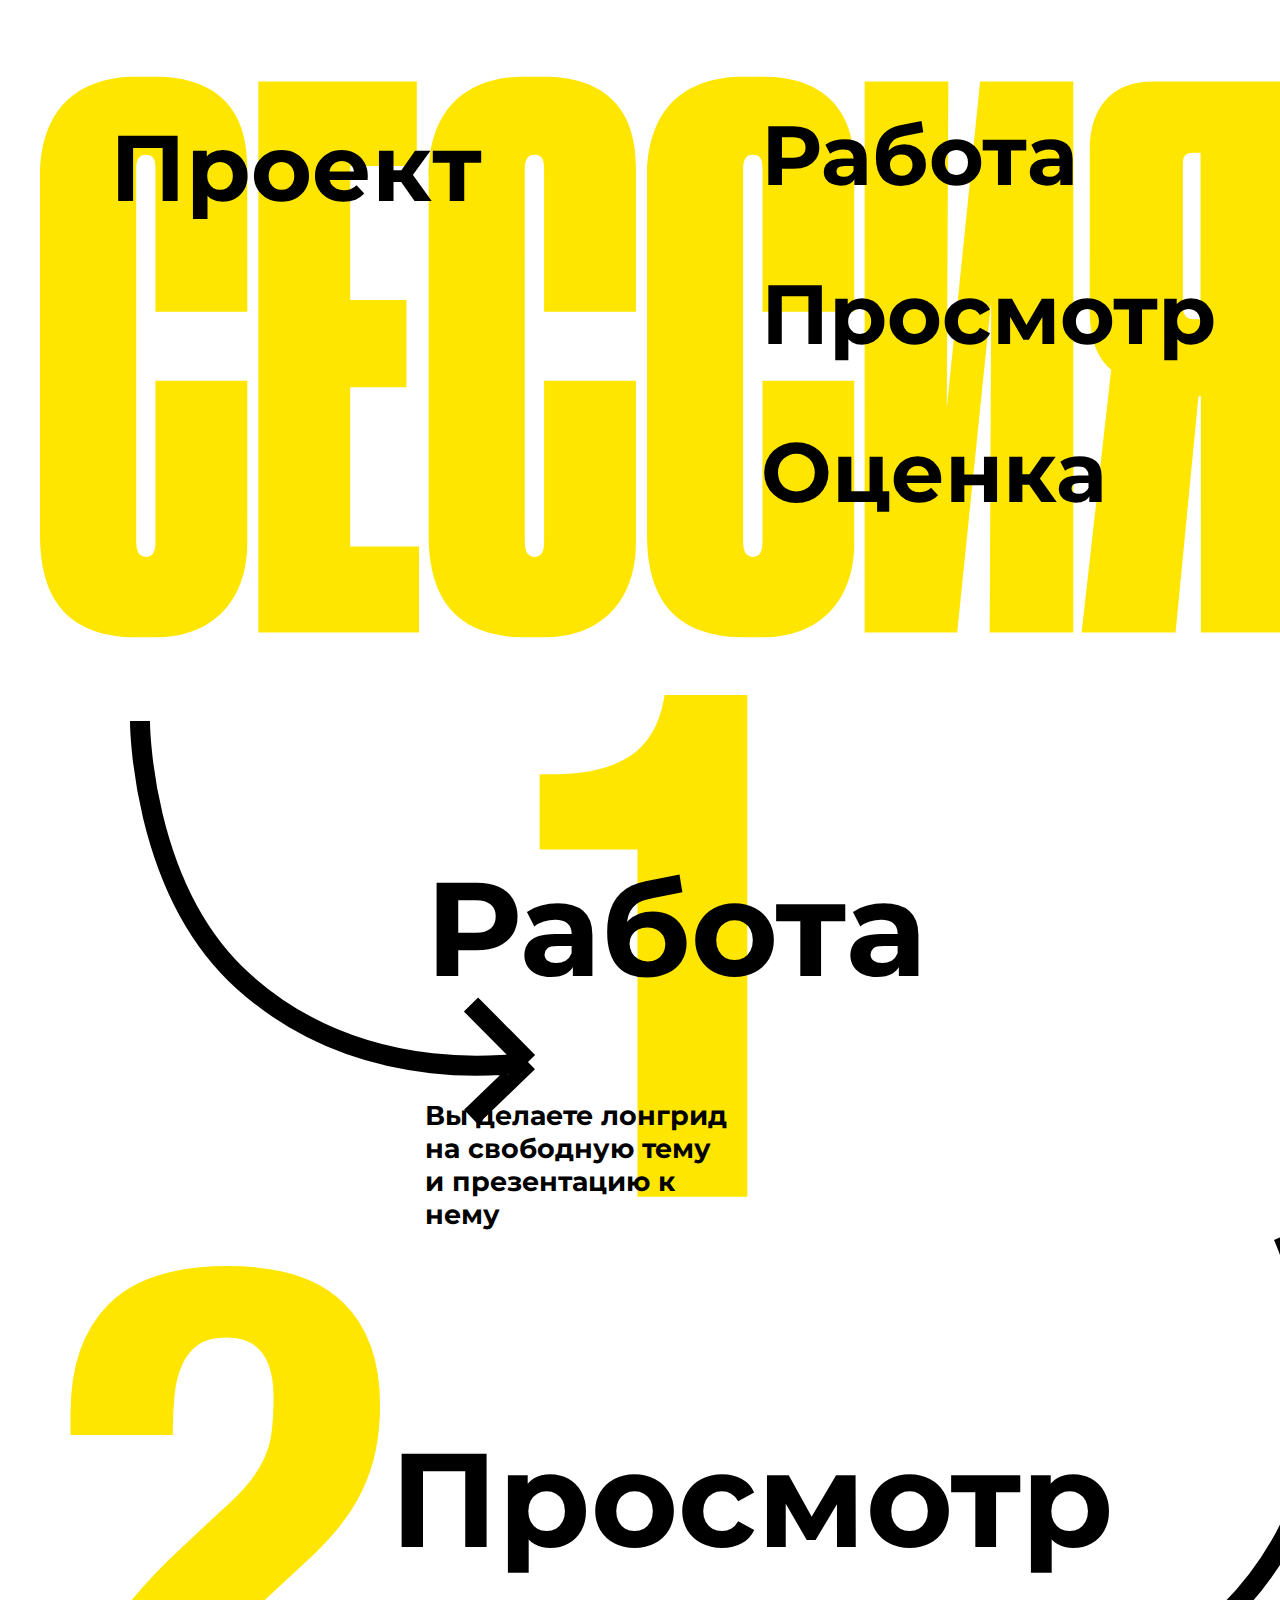
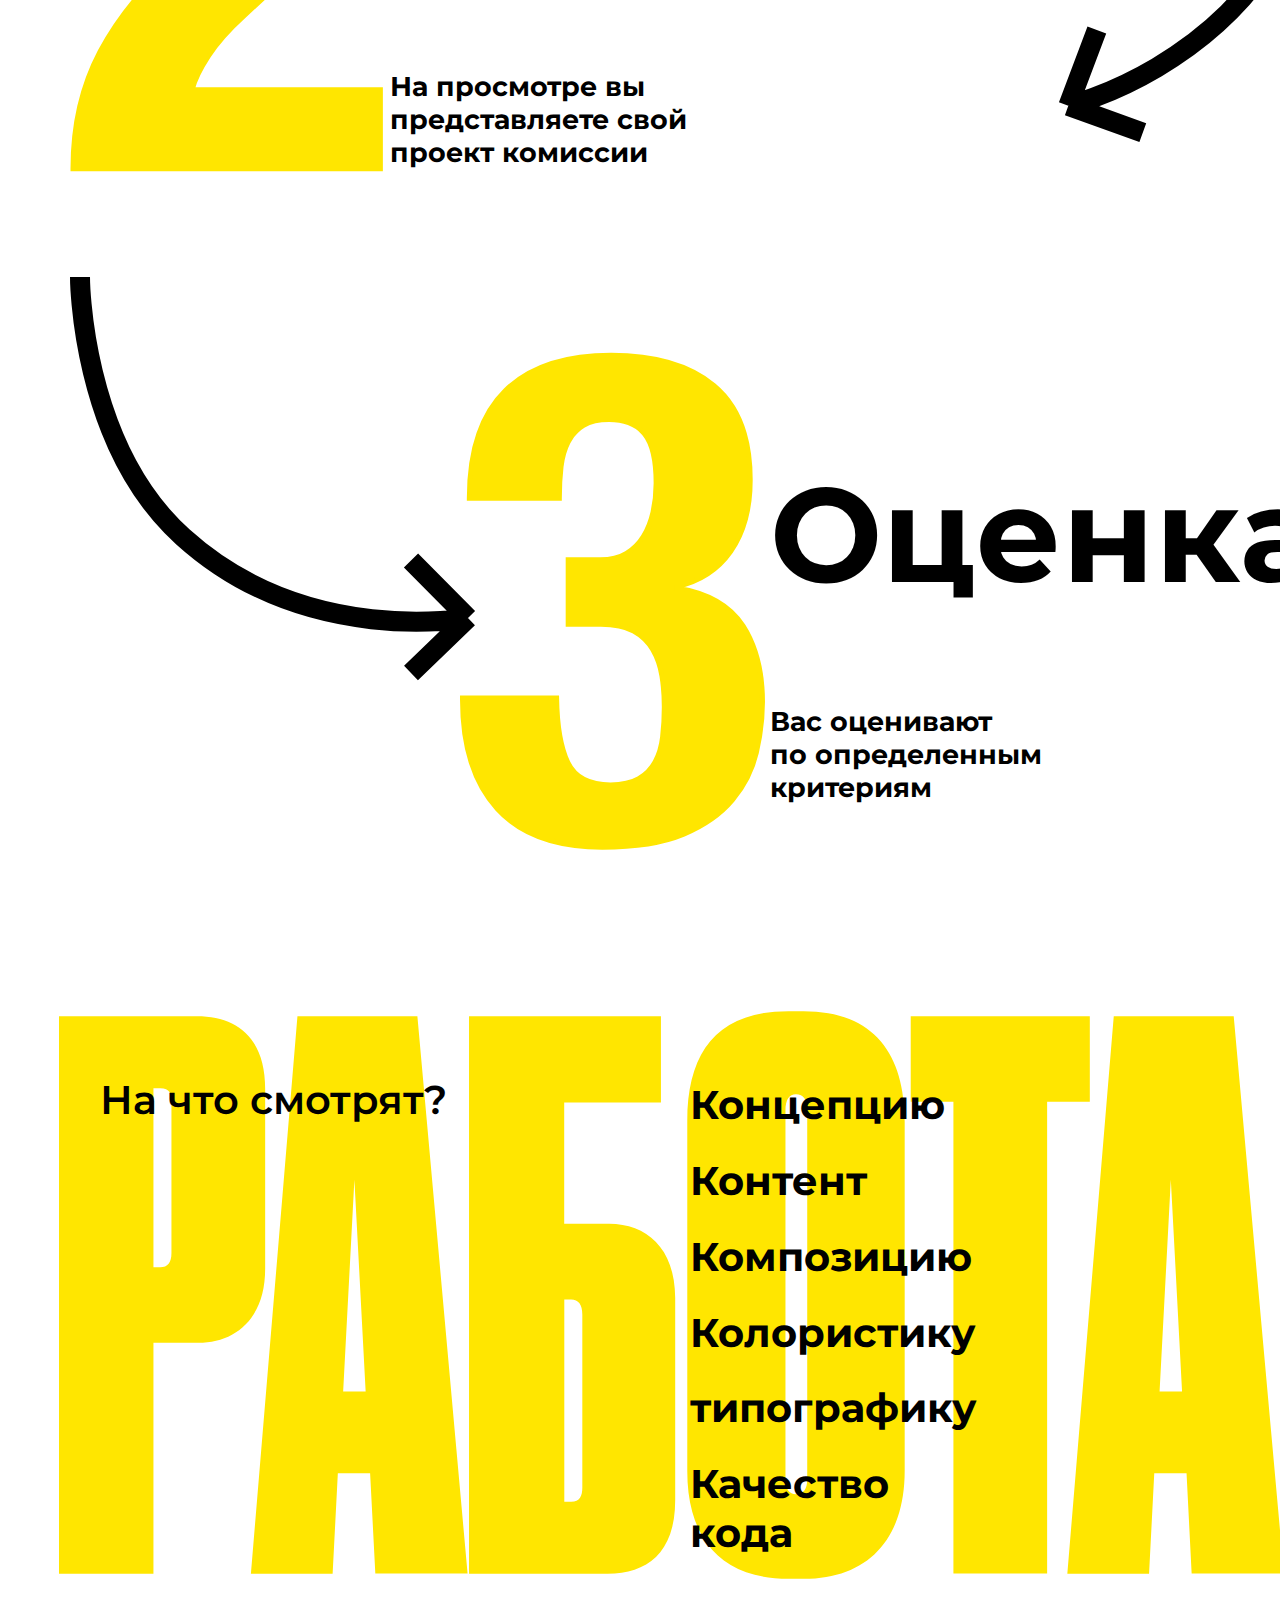
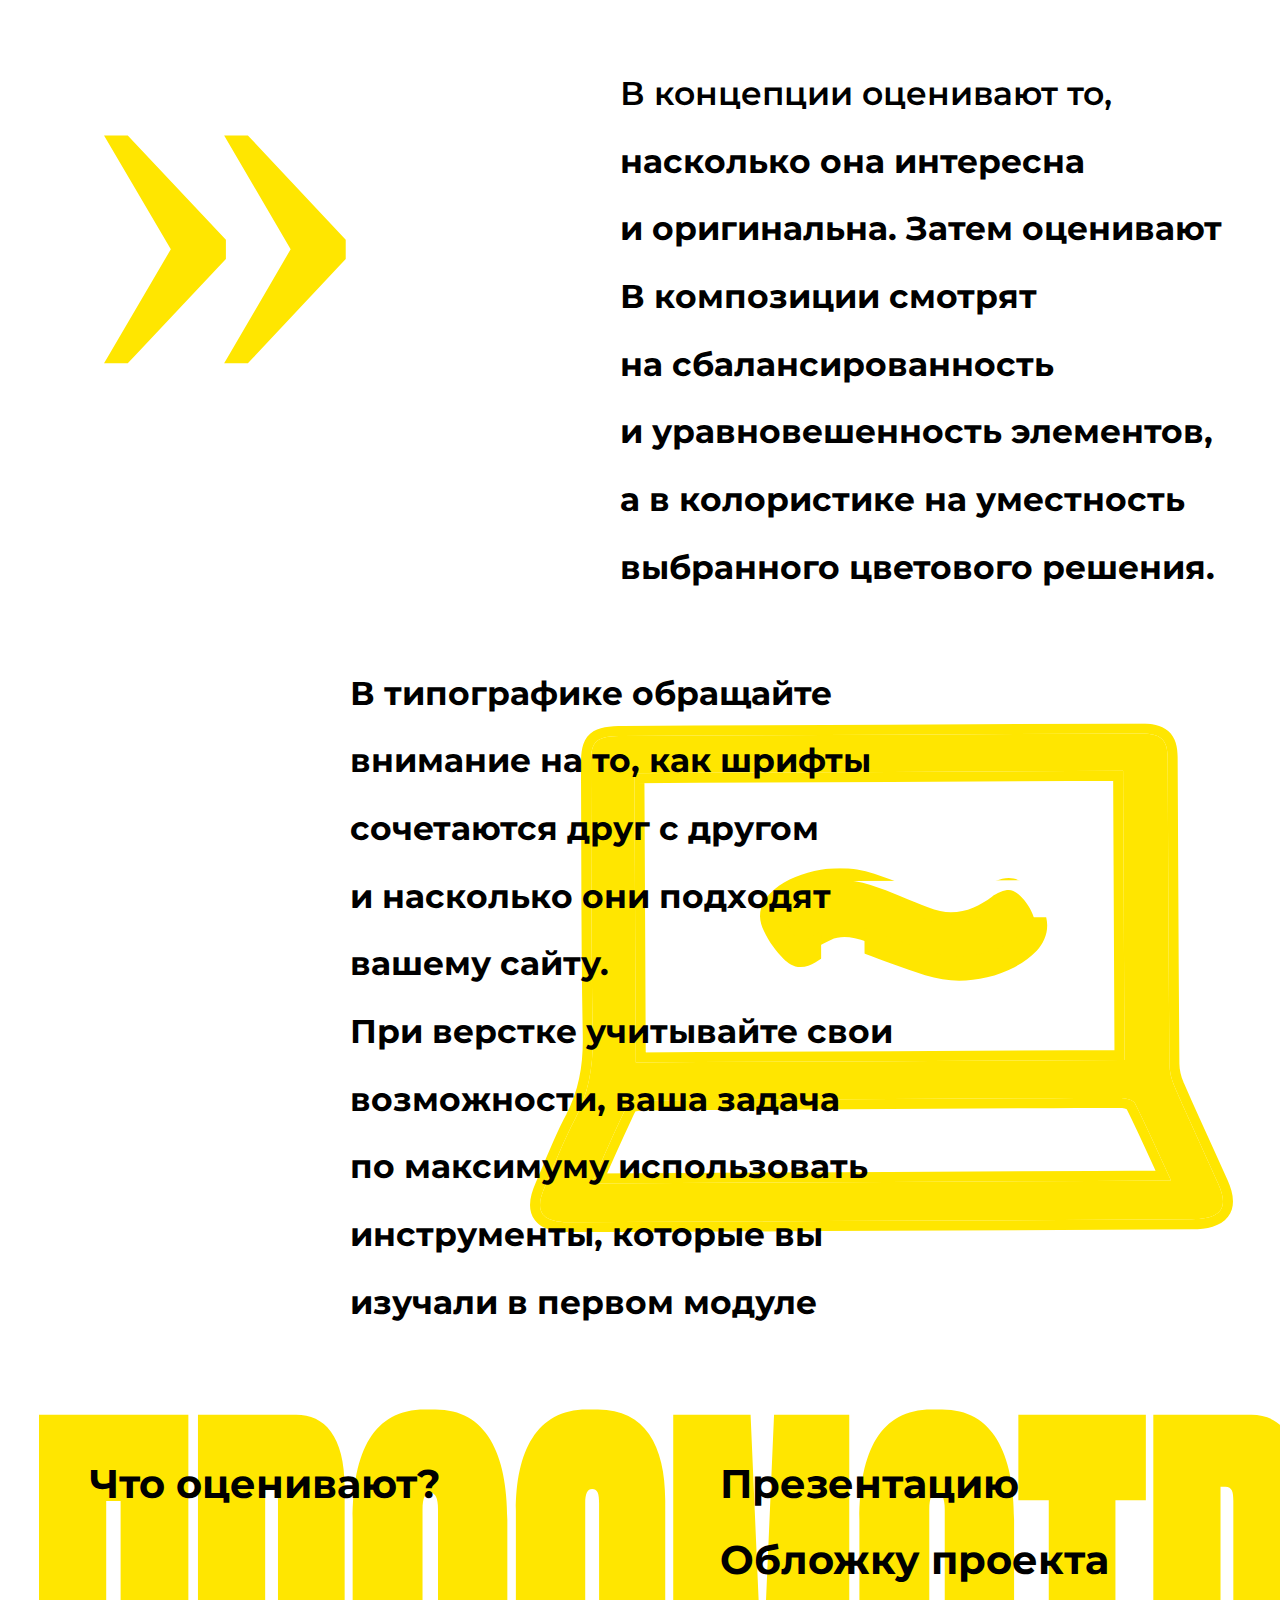
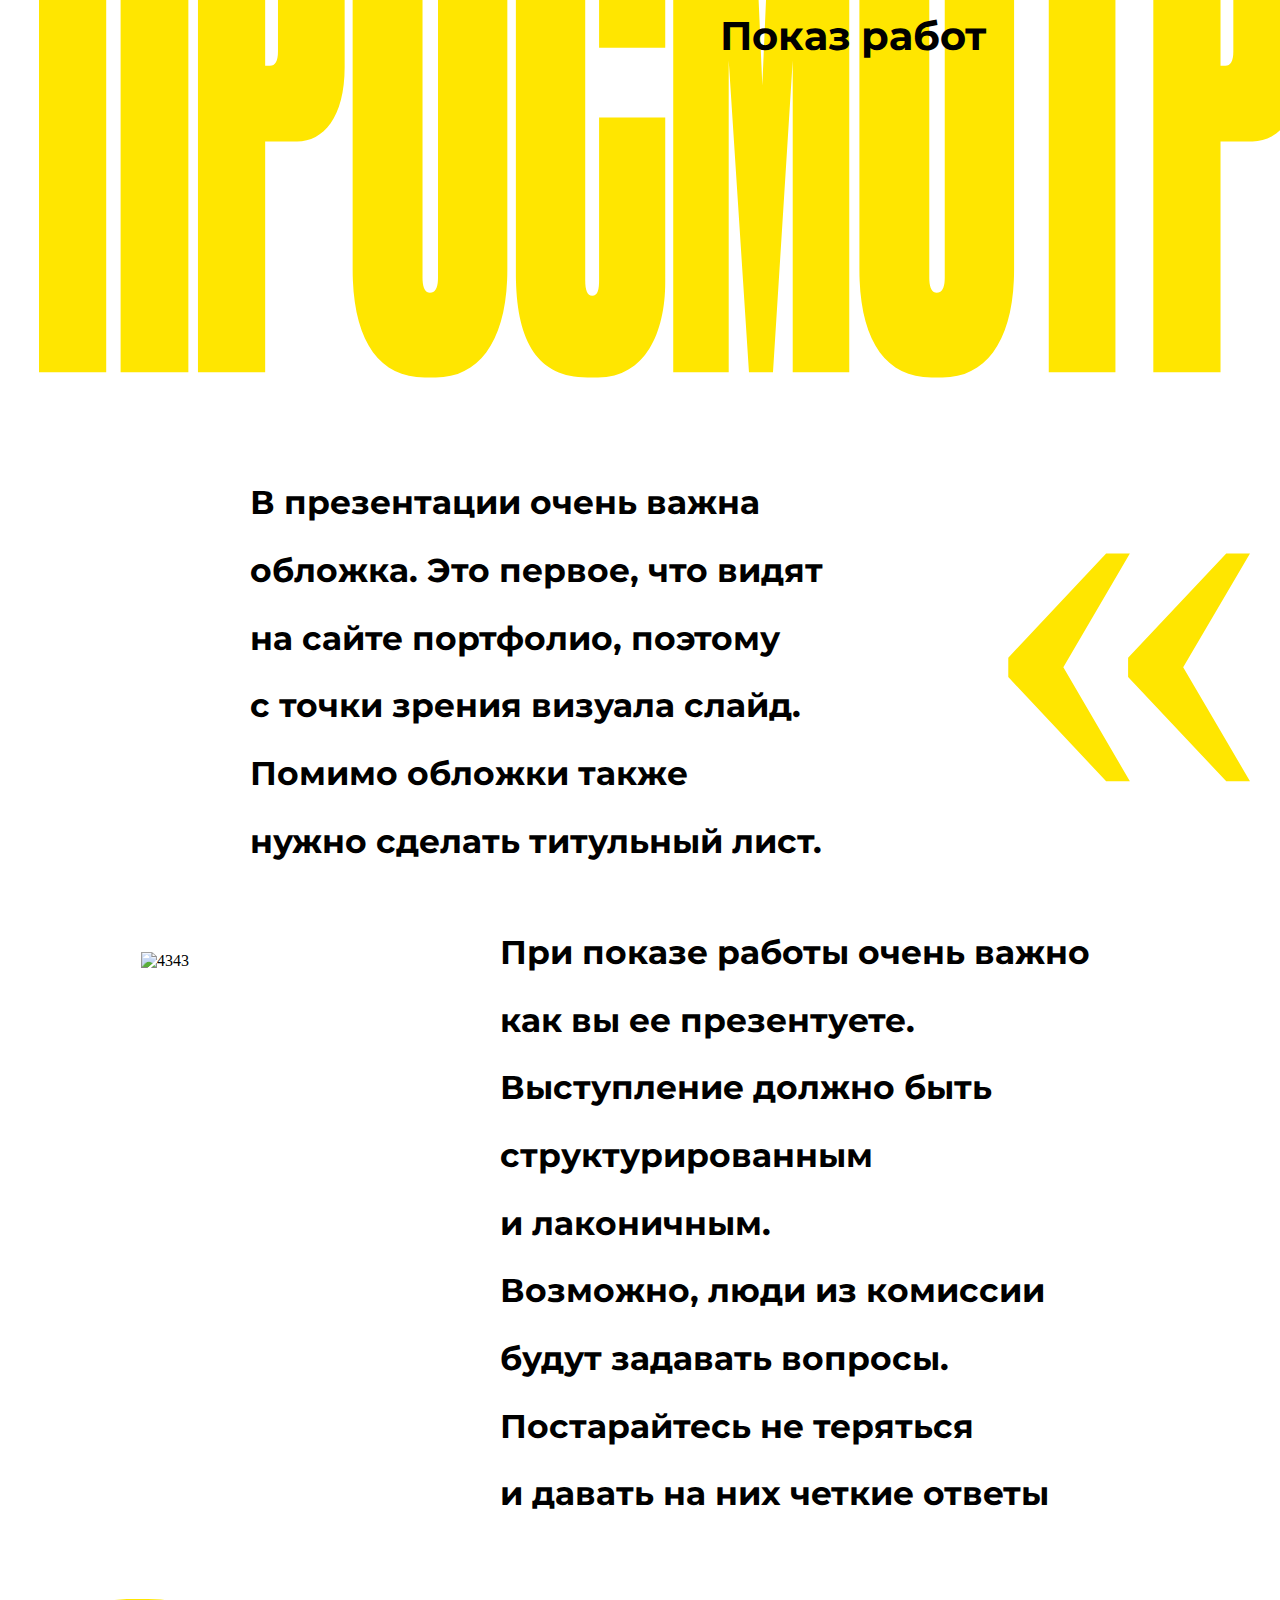
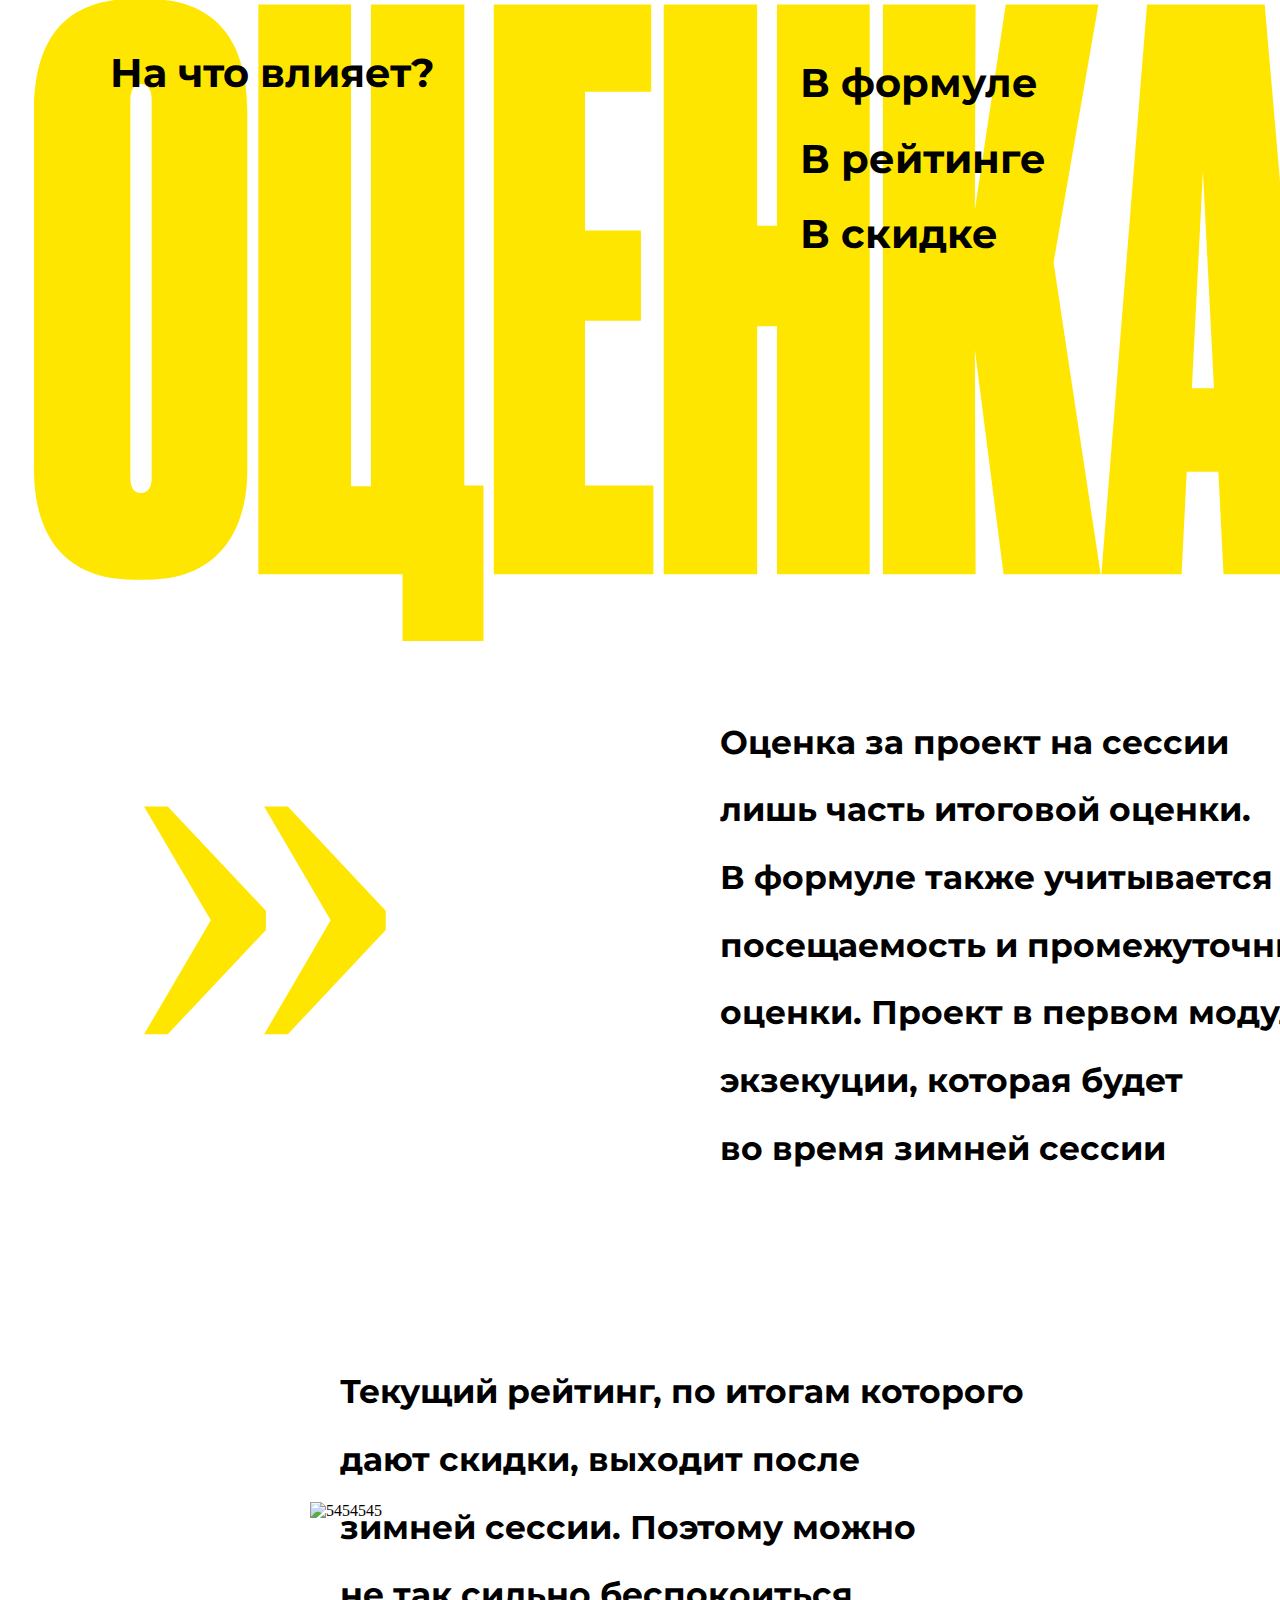
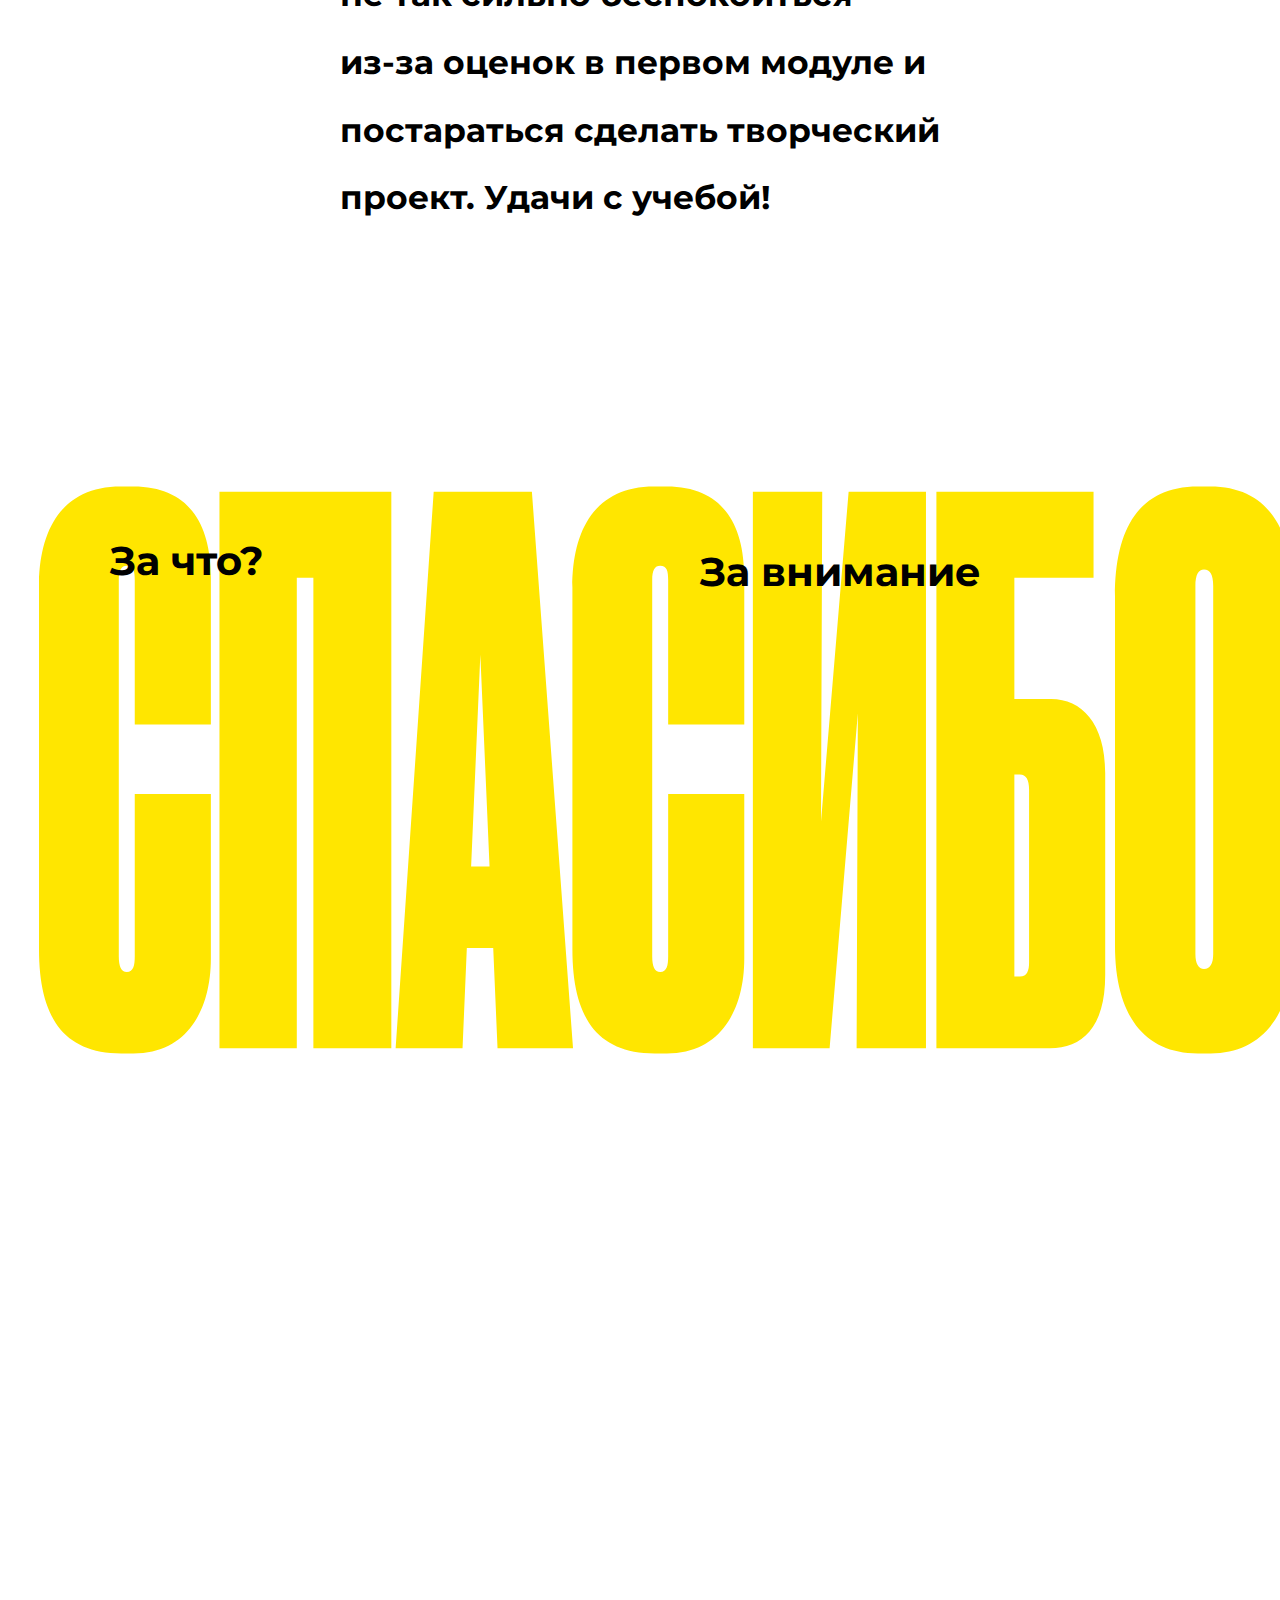
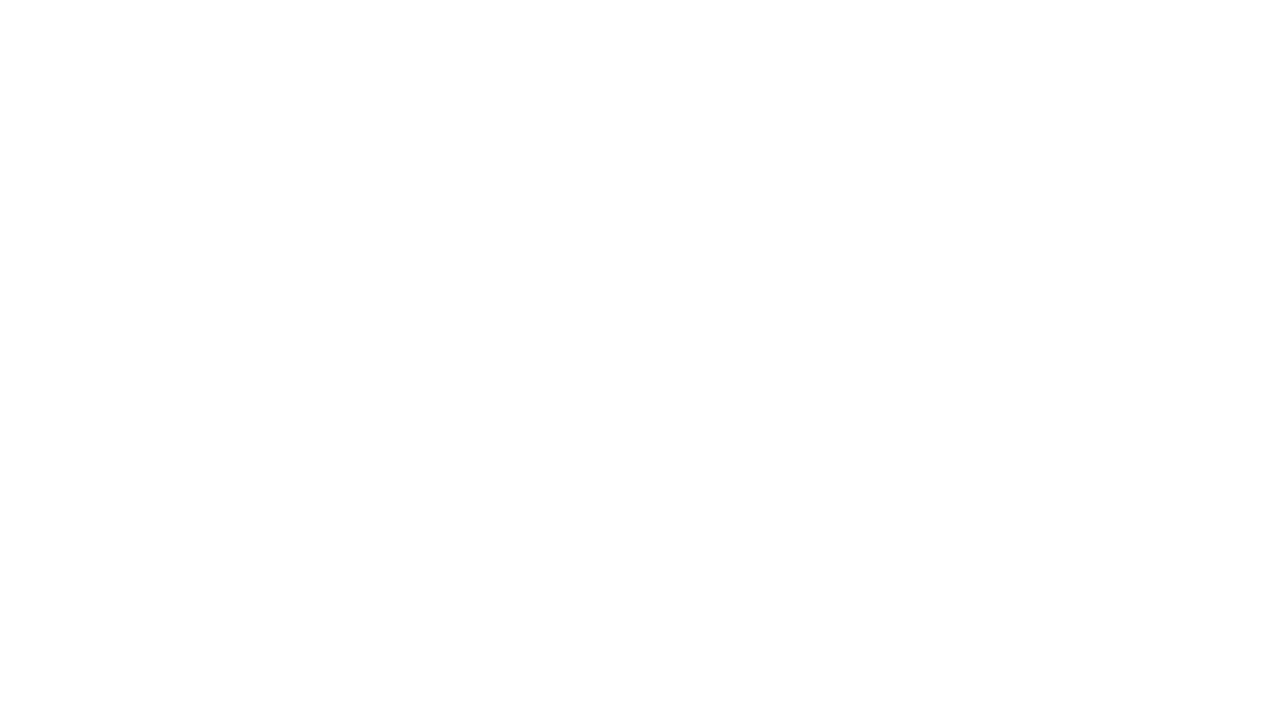
==== commit 0fc89c73: "г" ====
--- a/index.html
+++ b/index.html
@@ -241,9 +241,9 @@
 	<a href="#"><h1 style="font-size:30pt;">Показ работ</h1></a>
 </div>
 <div class="txt-logo3">
-	<a href="#"><h1 style="font-size:30pt;">Форма</h1></a>
-	<a href="#"><h1 style="font-size:30pt;">Рейтинг</h1></a>
-	<a href="#"><h1 style="font-size:30pt;">Скидка</h1></a>
+	<a href="#"><h1 style="font-size:30pt;">В формуле</h1></a>
+	<a href="#"><h1 style="font-size:30pt;">В рейтинге</h1></a>
+	<a href="#"><h1 style="font-size:30pt;">В скидке</h1></a>
 </div>
 <div class="txt-logo4">
 	<a href="#"><h1 style="font-size:30pt;">За внимание</h1>
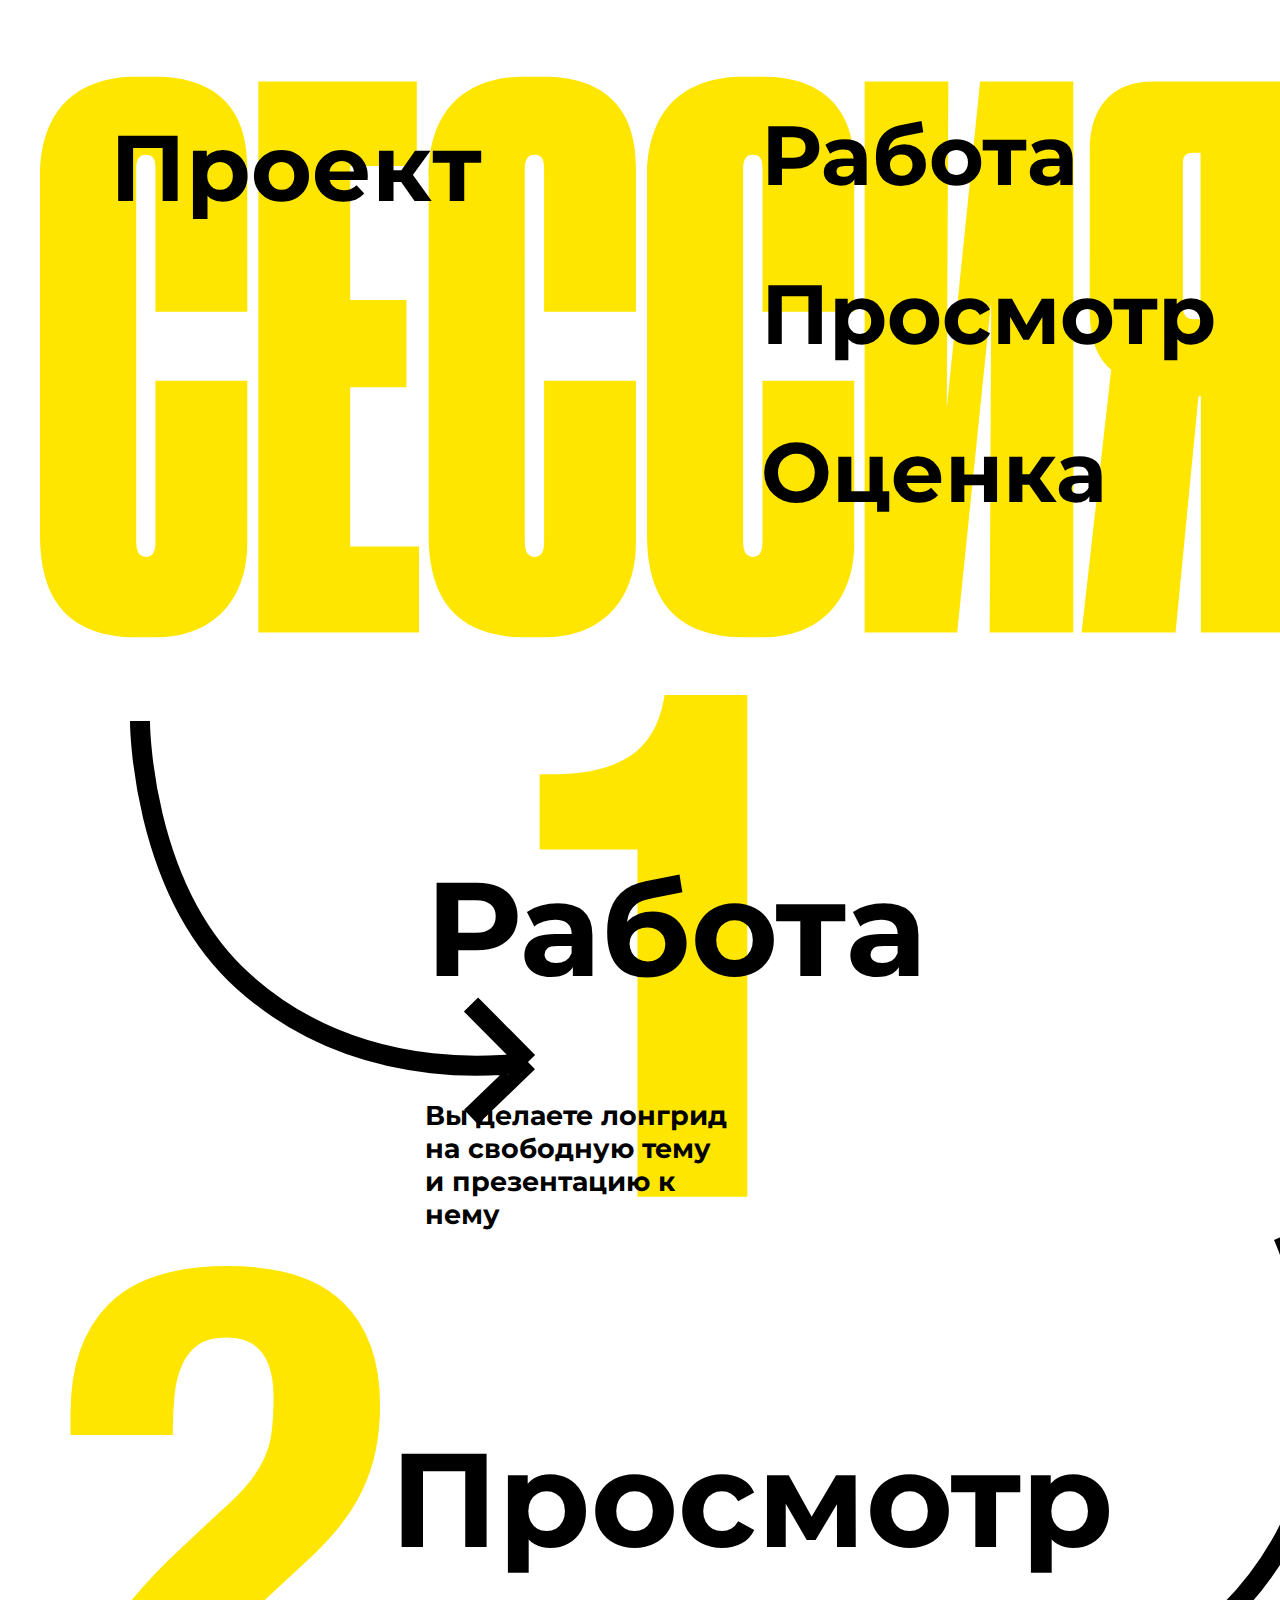
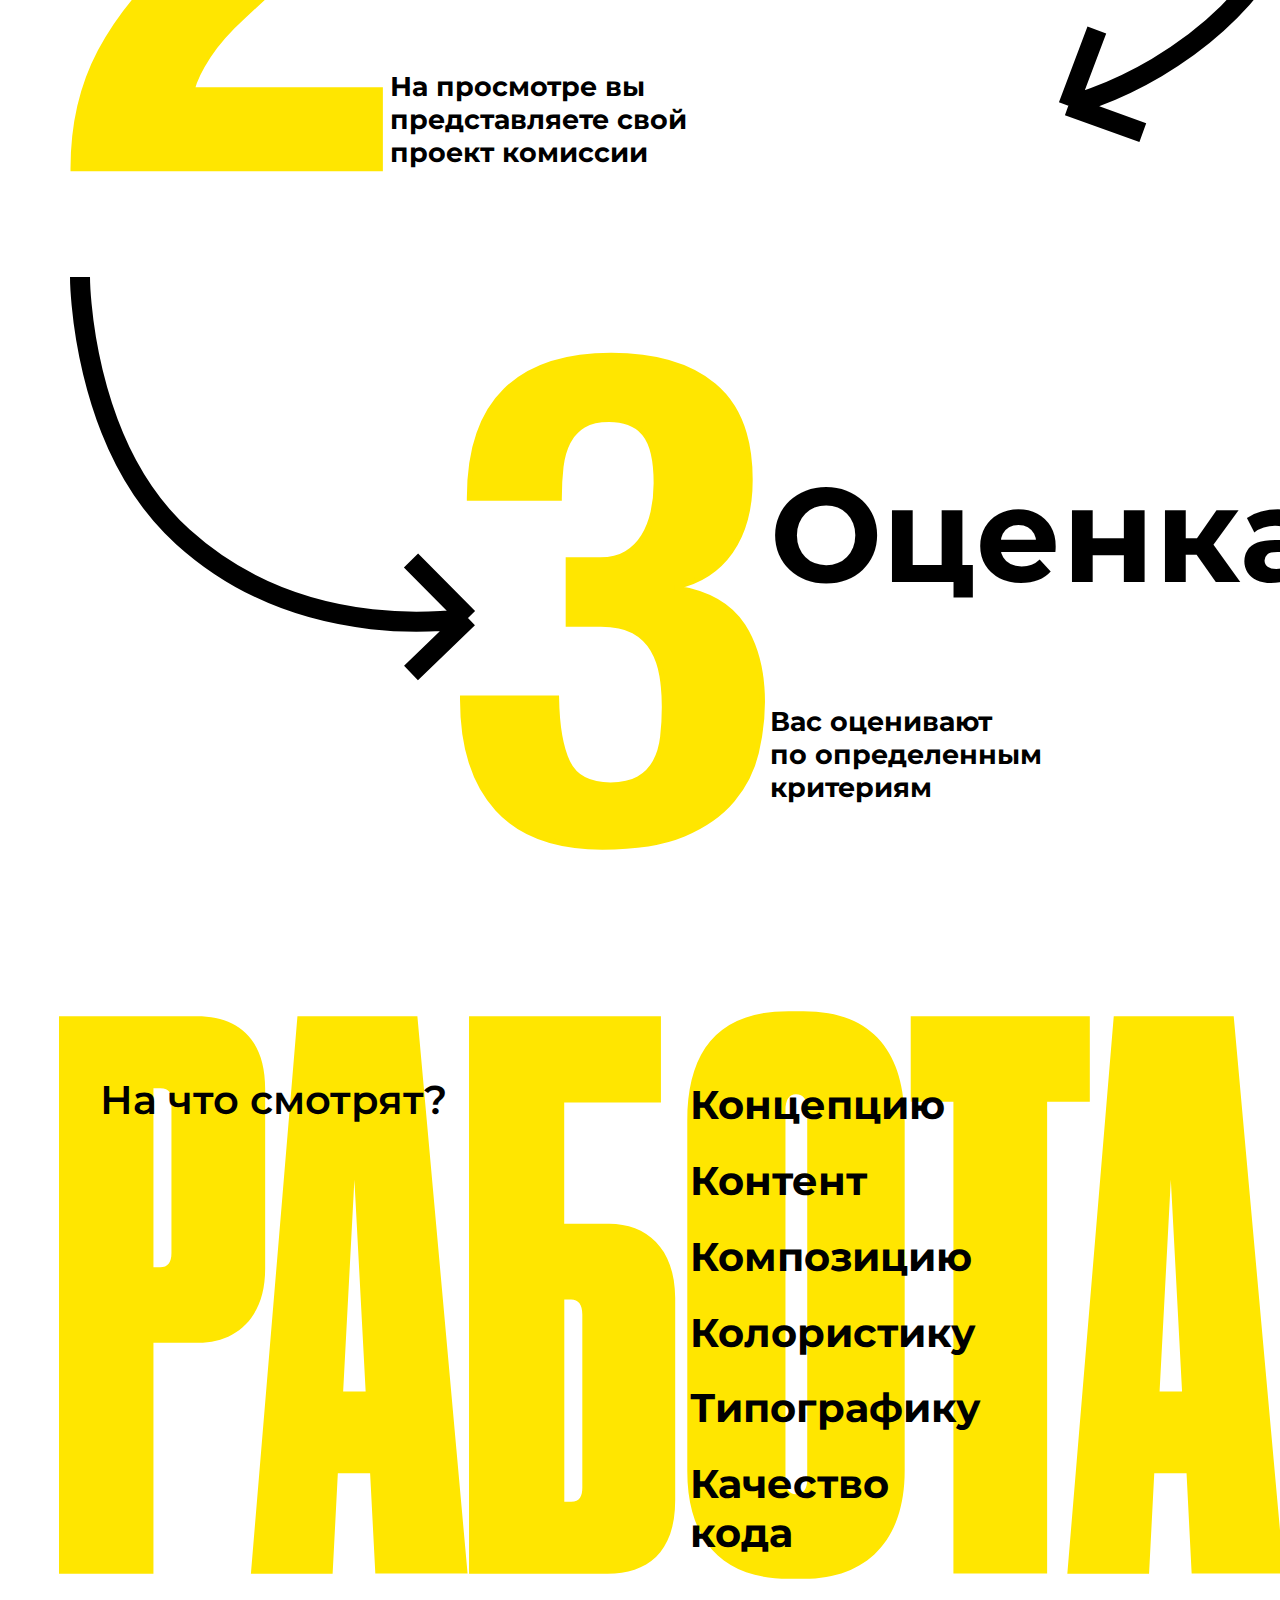
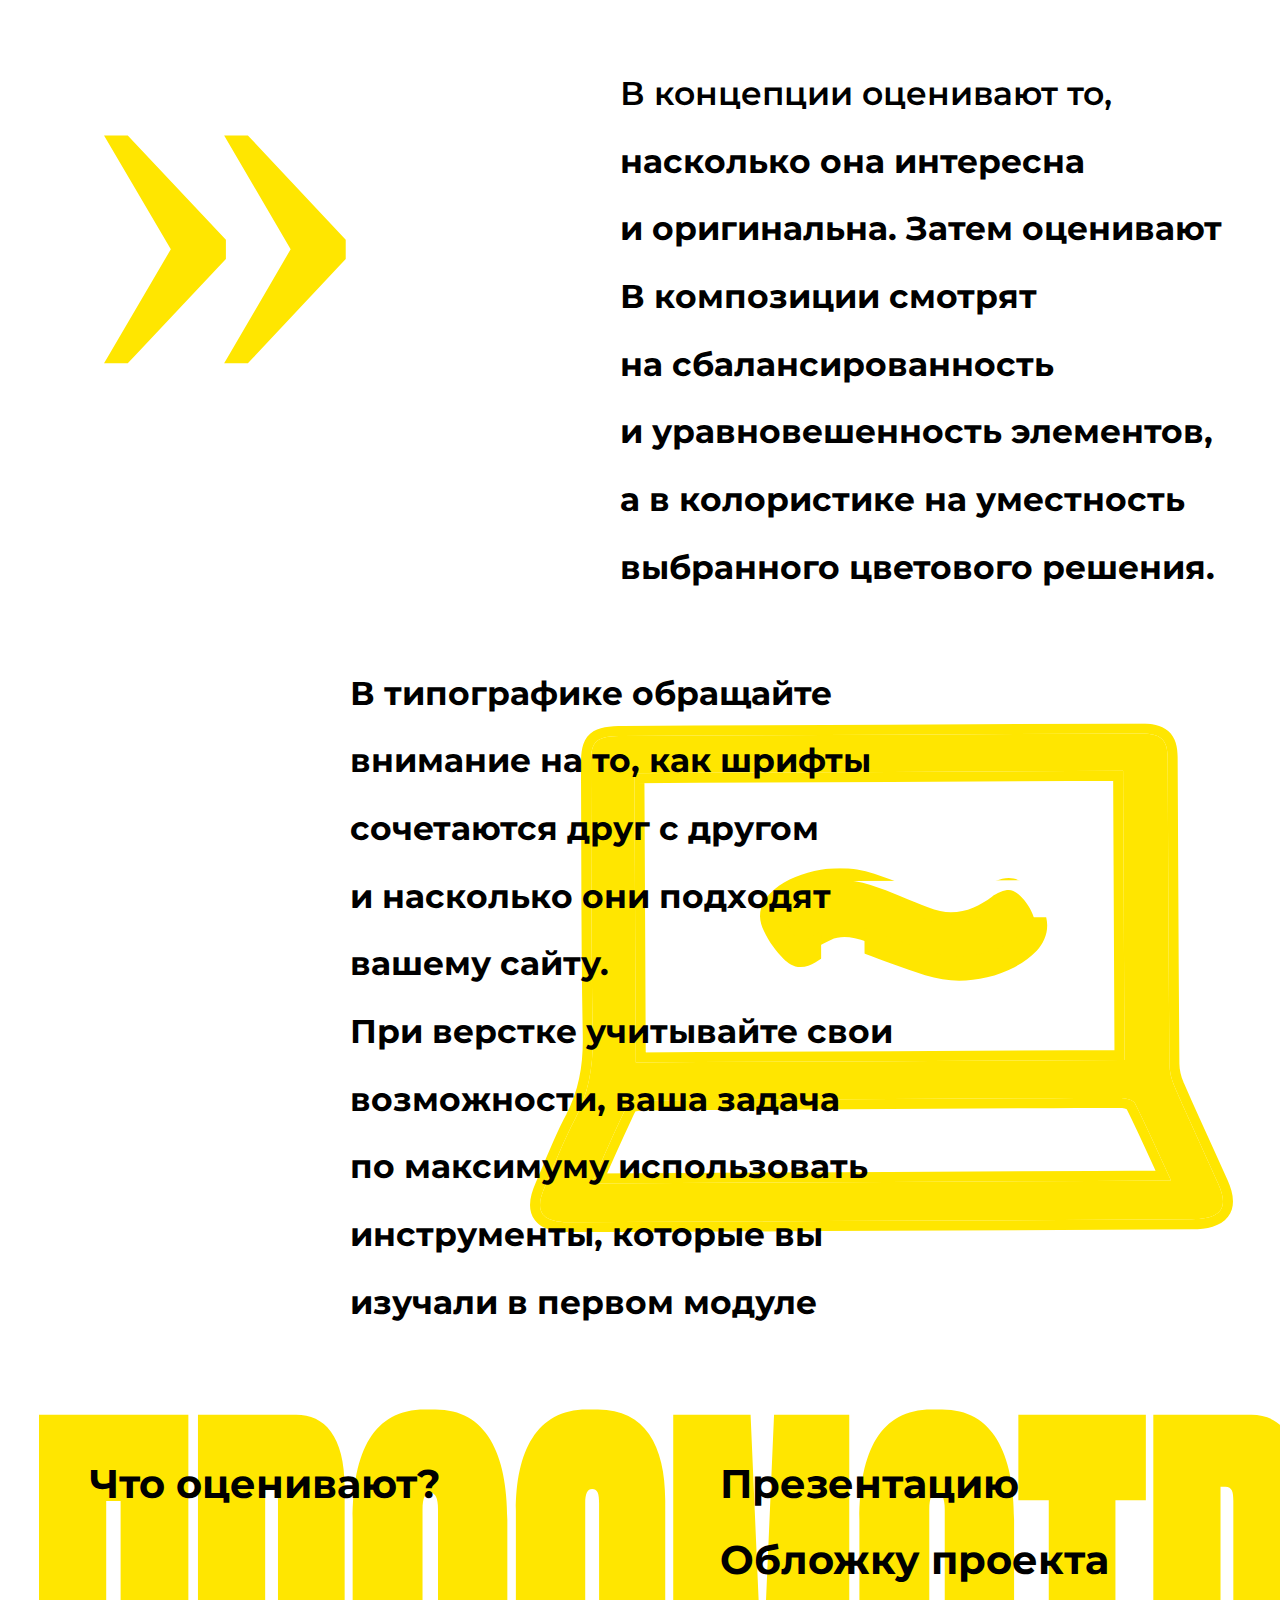
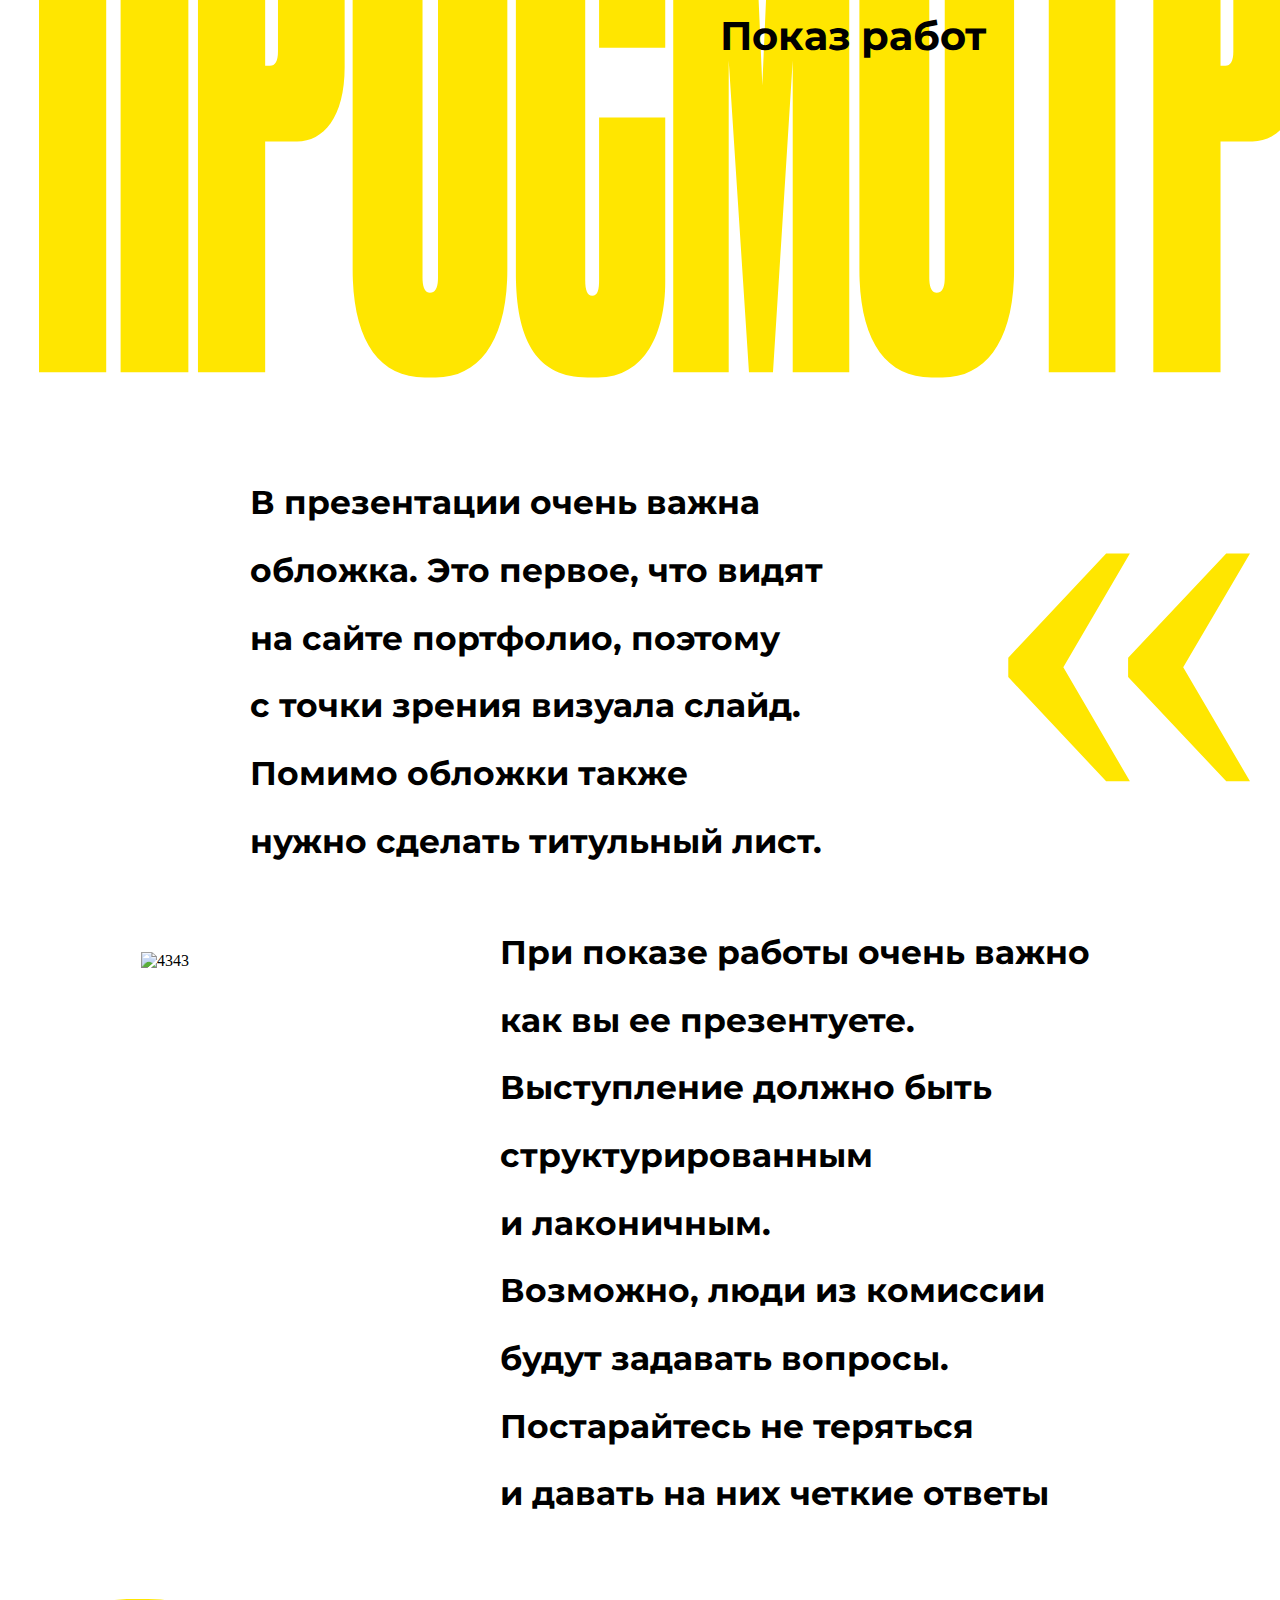
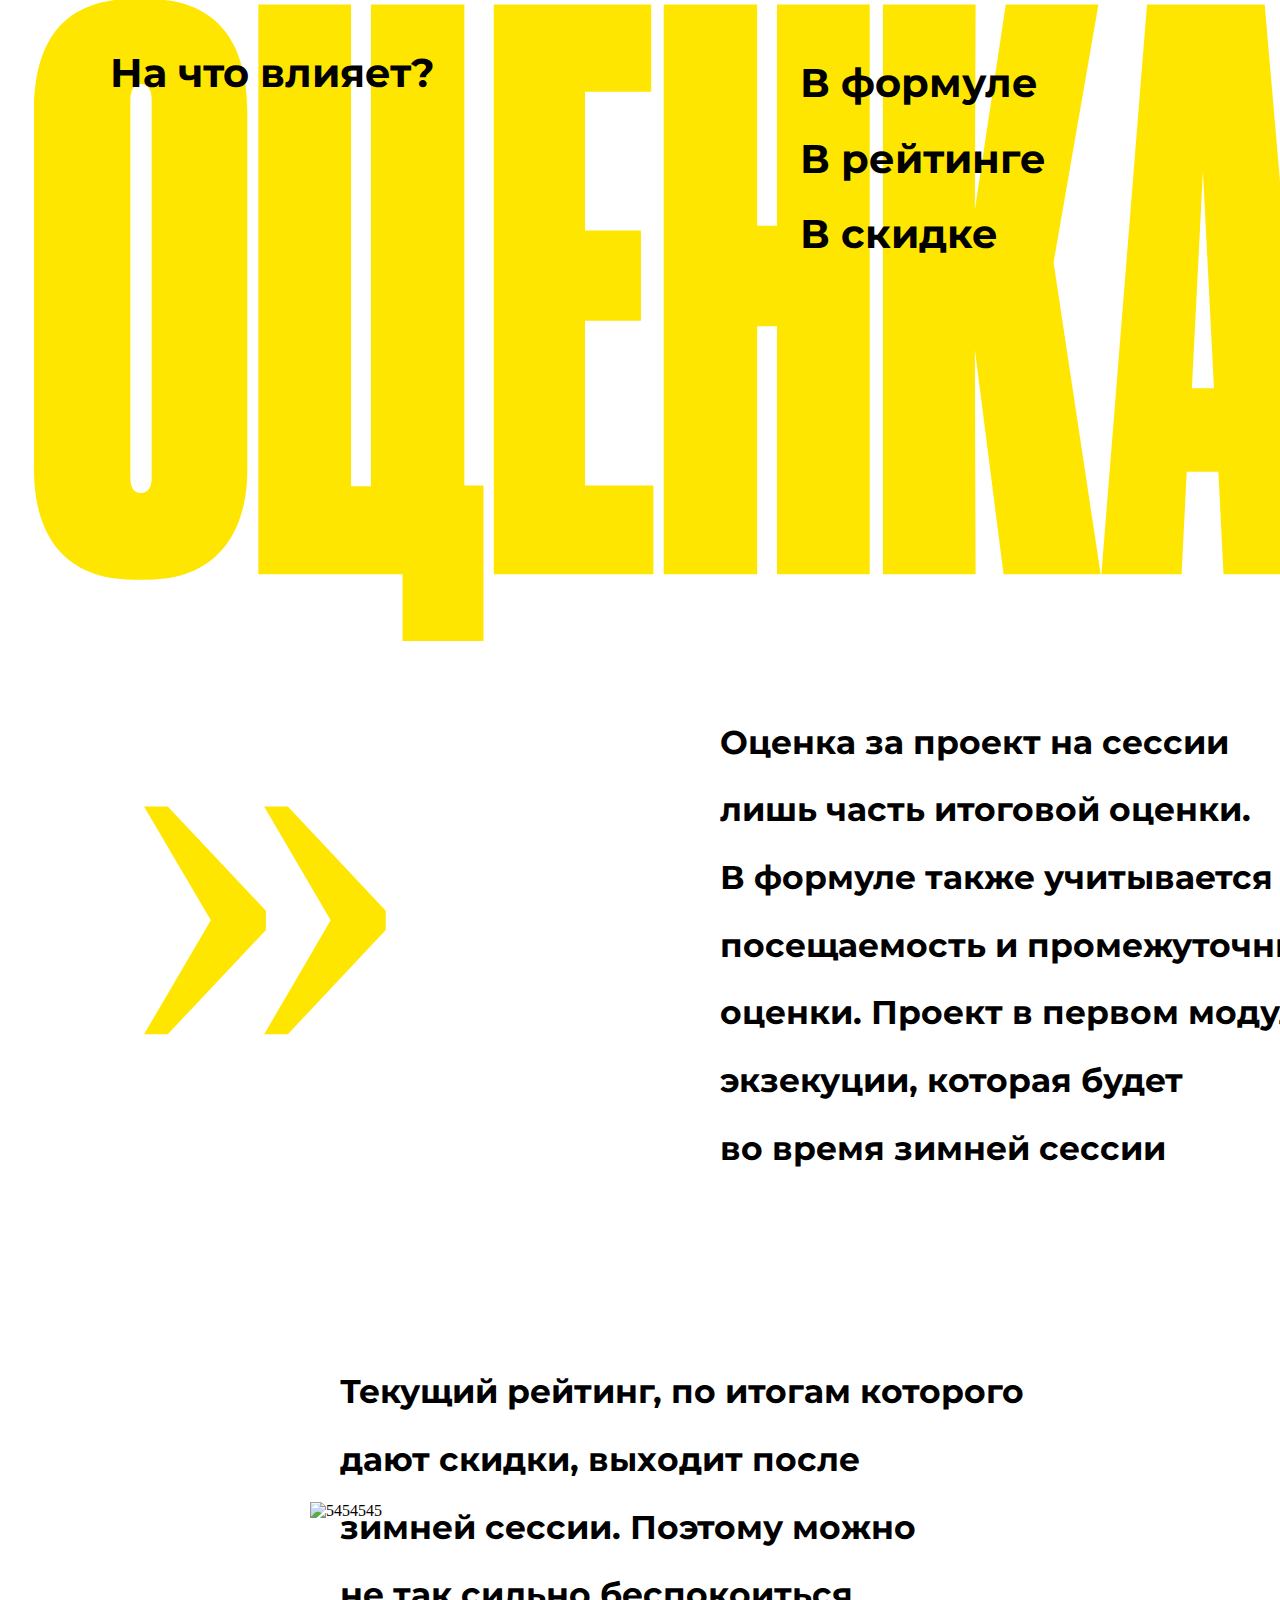
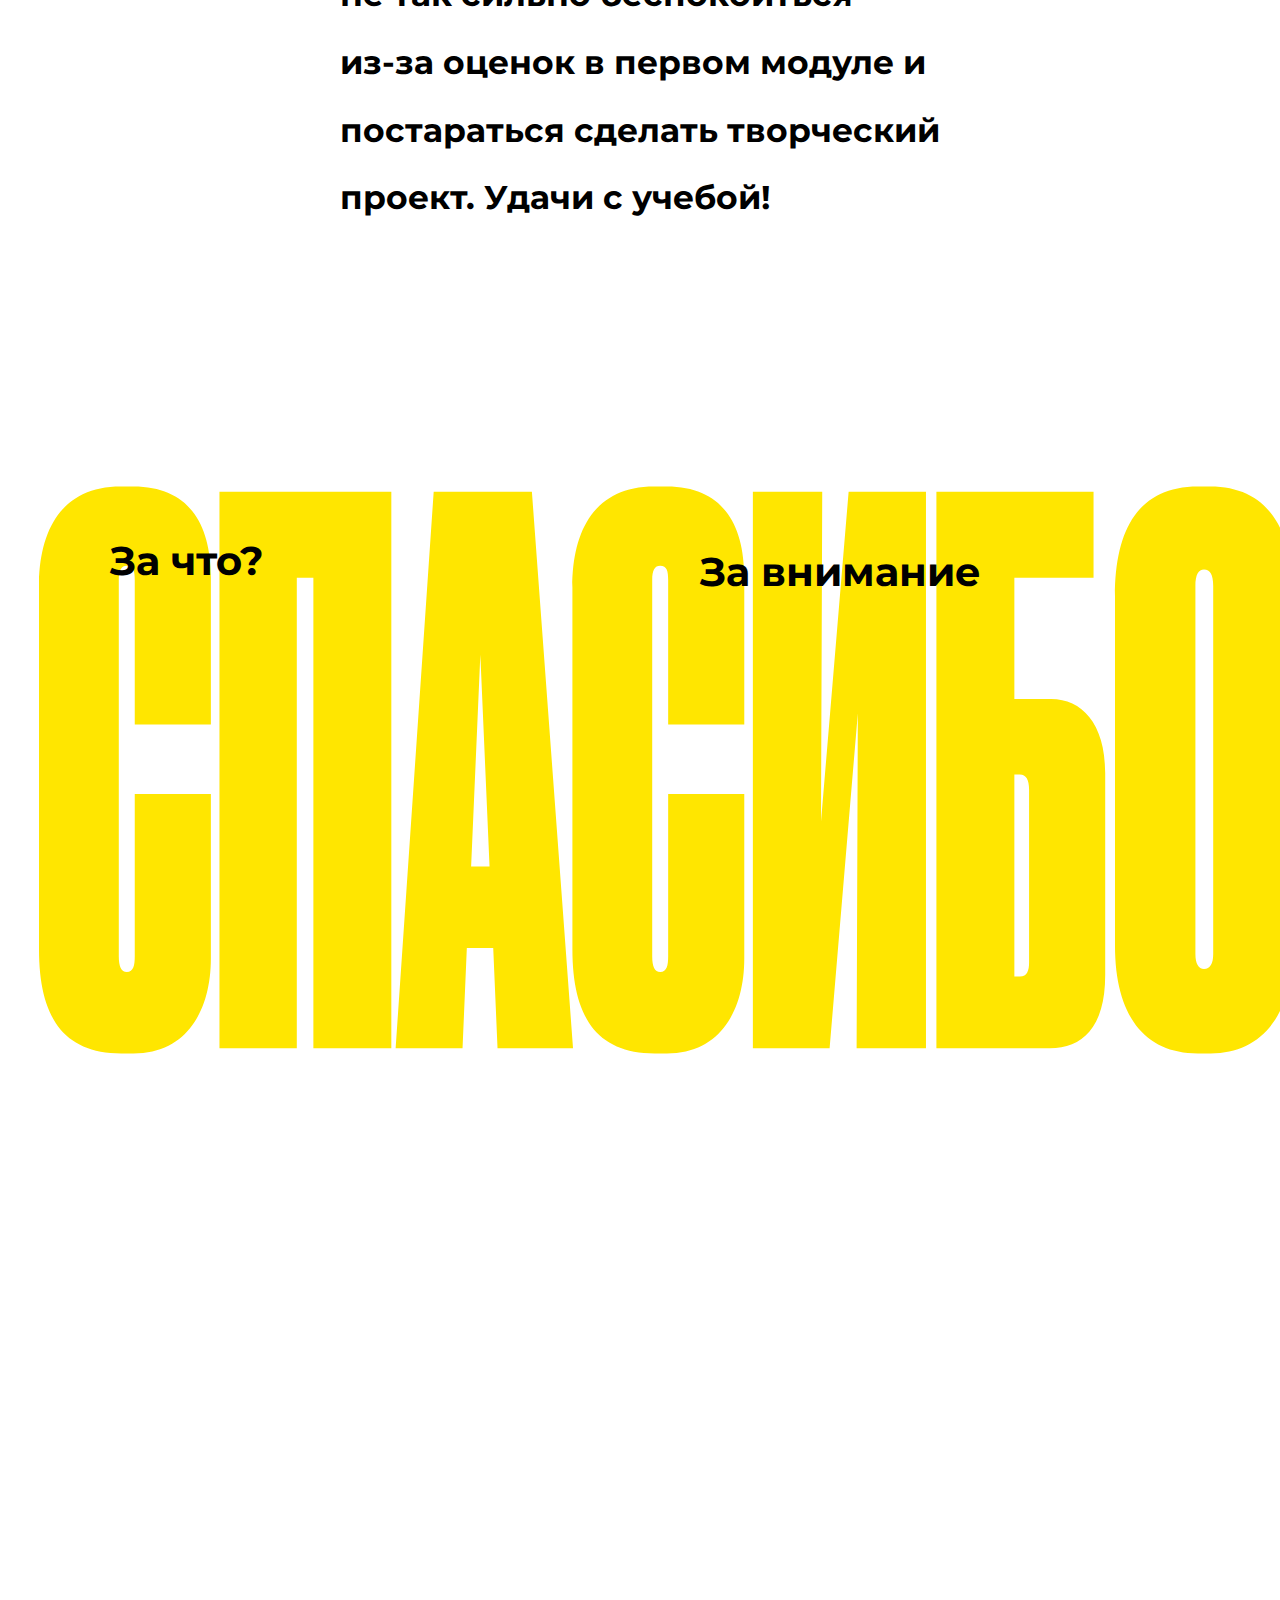
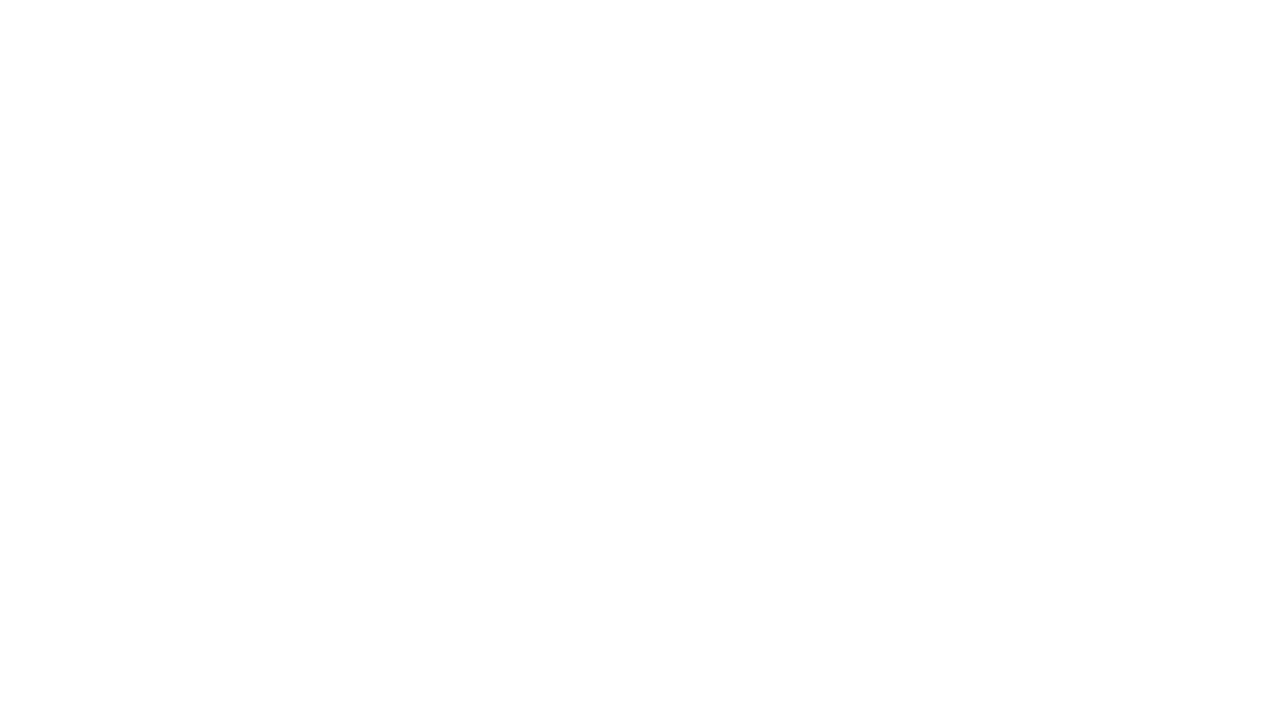
==== commit c9264574: "upd" ====
--- a/index.html
+++ b/index.html
@@ -232,7 +232,7 @@
 <a href="#"><h1 style="font-size:30pt;">Контент</h1></a>
 <a href="#"><h1 style="font-size:30pt;">Композицию</h1></a>
 <a href="#"><h1 style="font-size:30pt;">Колористику</h1></a>
-<a href="#"><h1 style="font-size:30pt;">типографику</h1></a>
+<a href="#"><h1 style="font-size:30pt;">Типографику</h1></a>
 <a href="#"><h1 style="font-size:30pt;">Качество кода</h1></a>
 </div>
 <div class="txt-logo2">
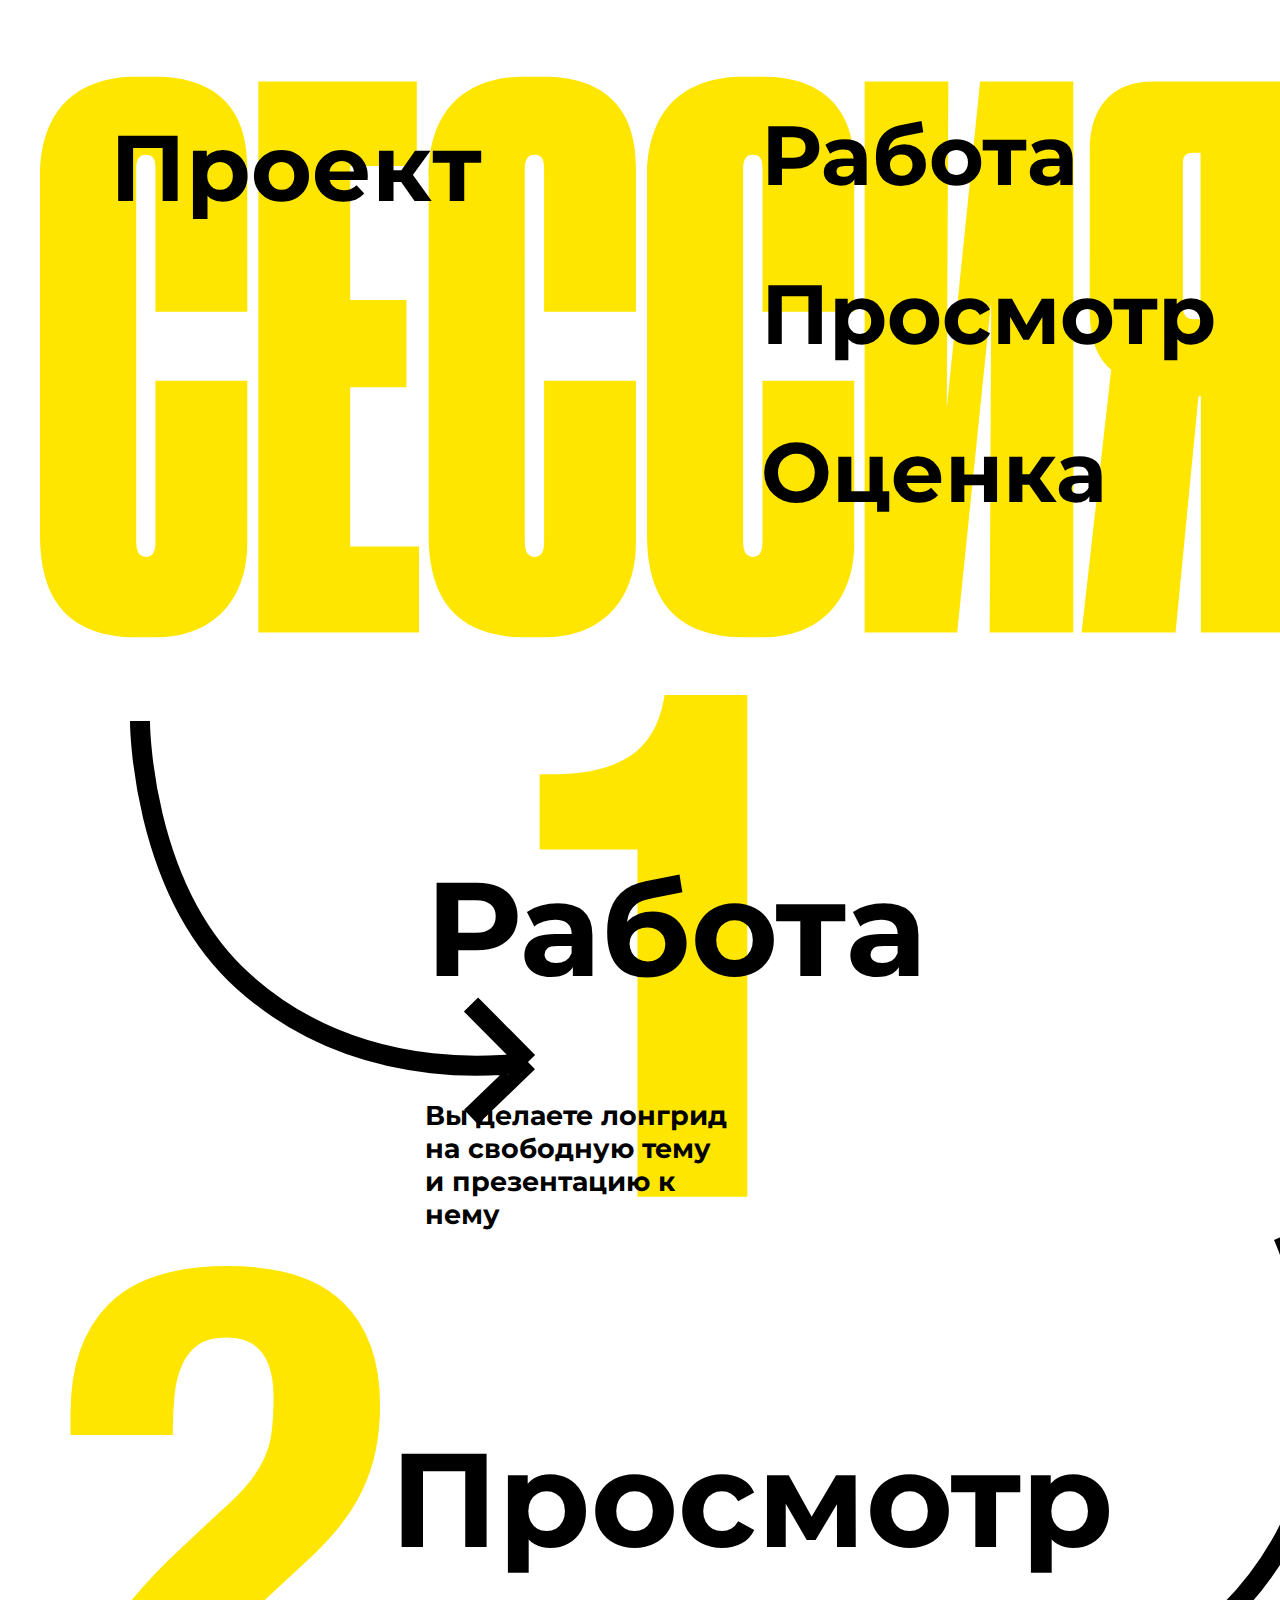
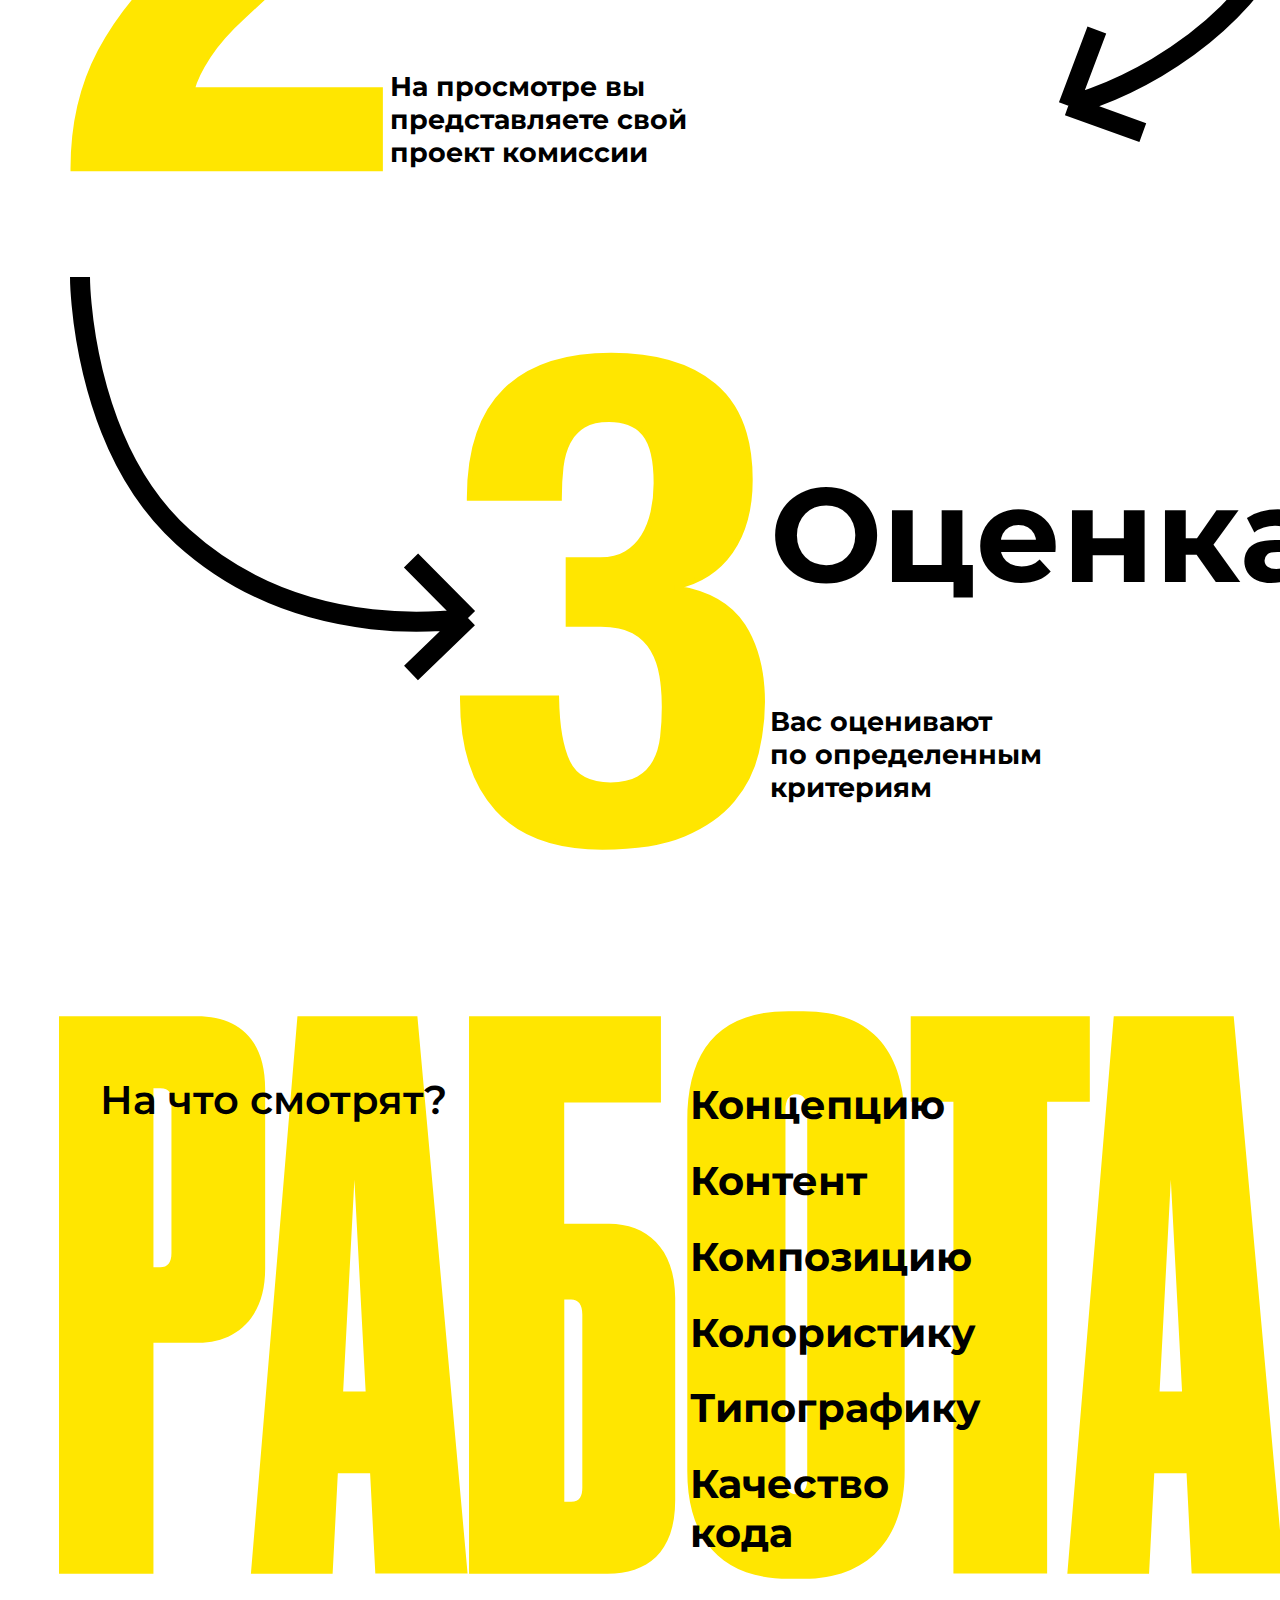
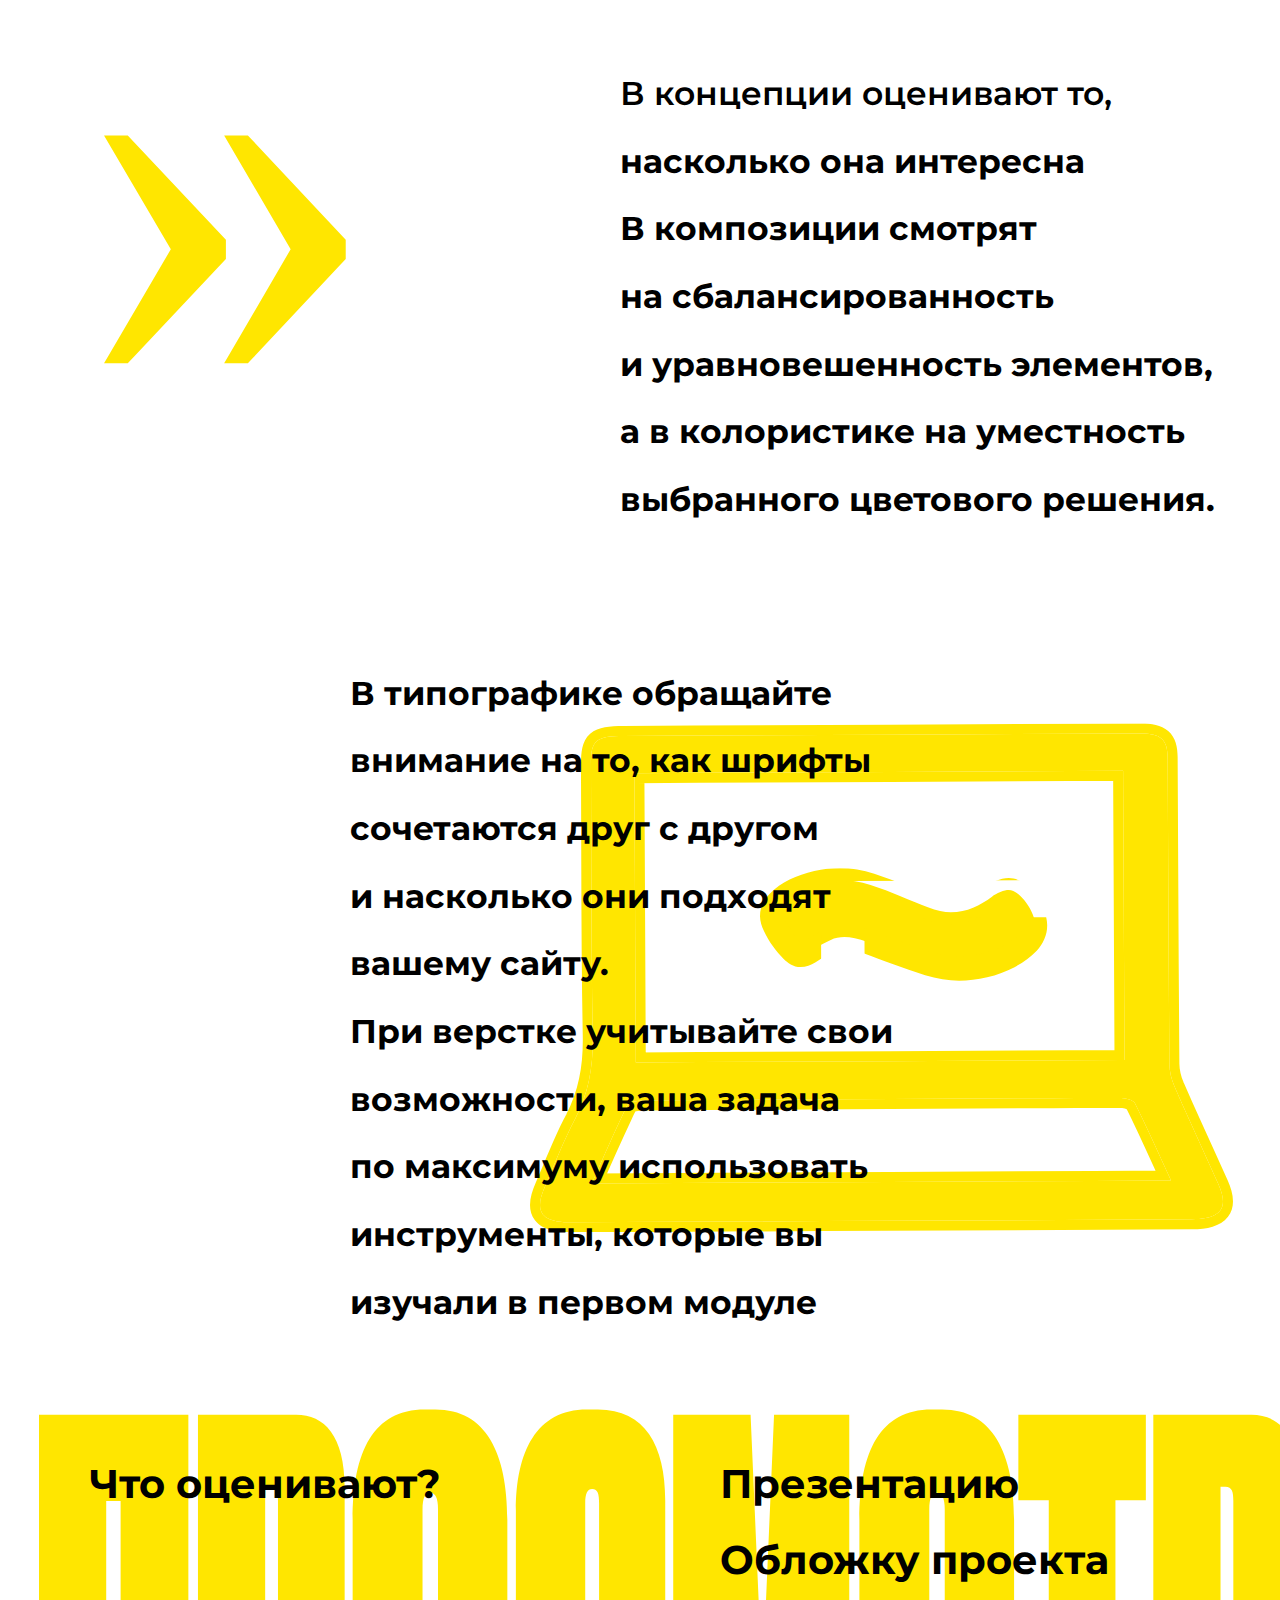
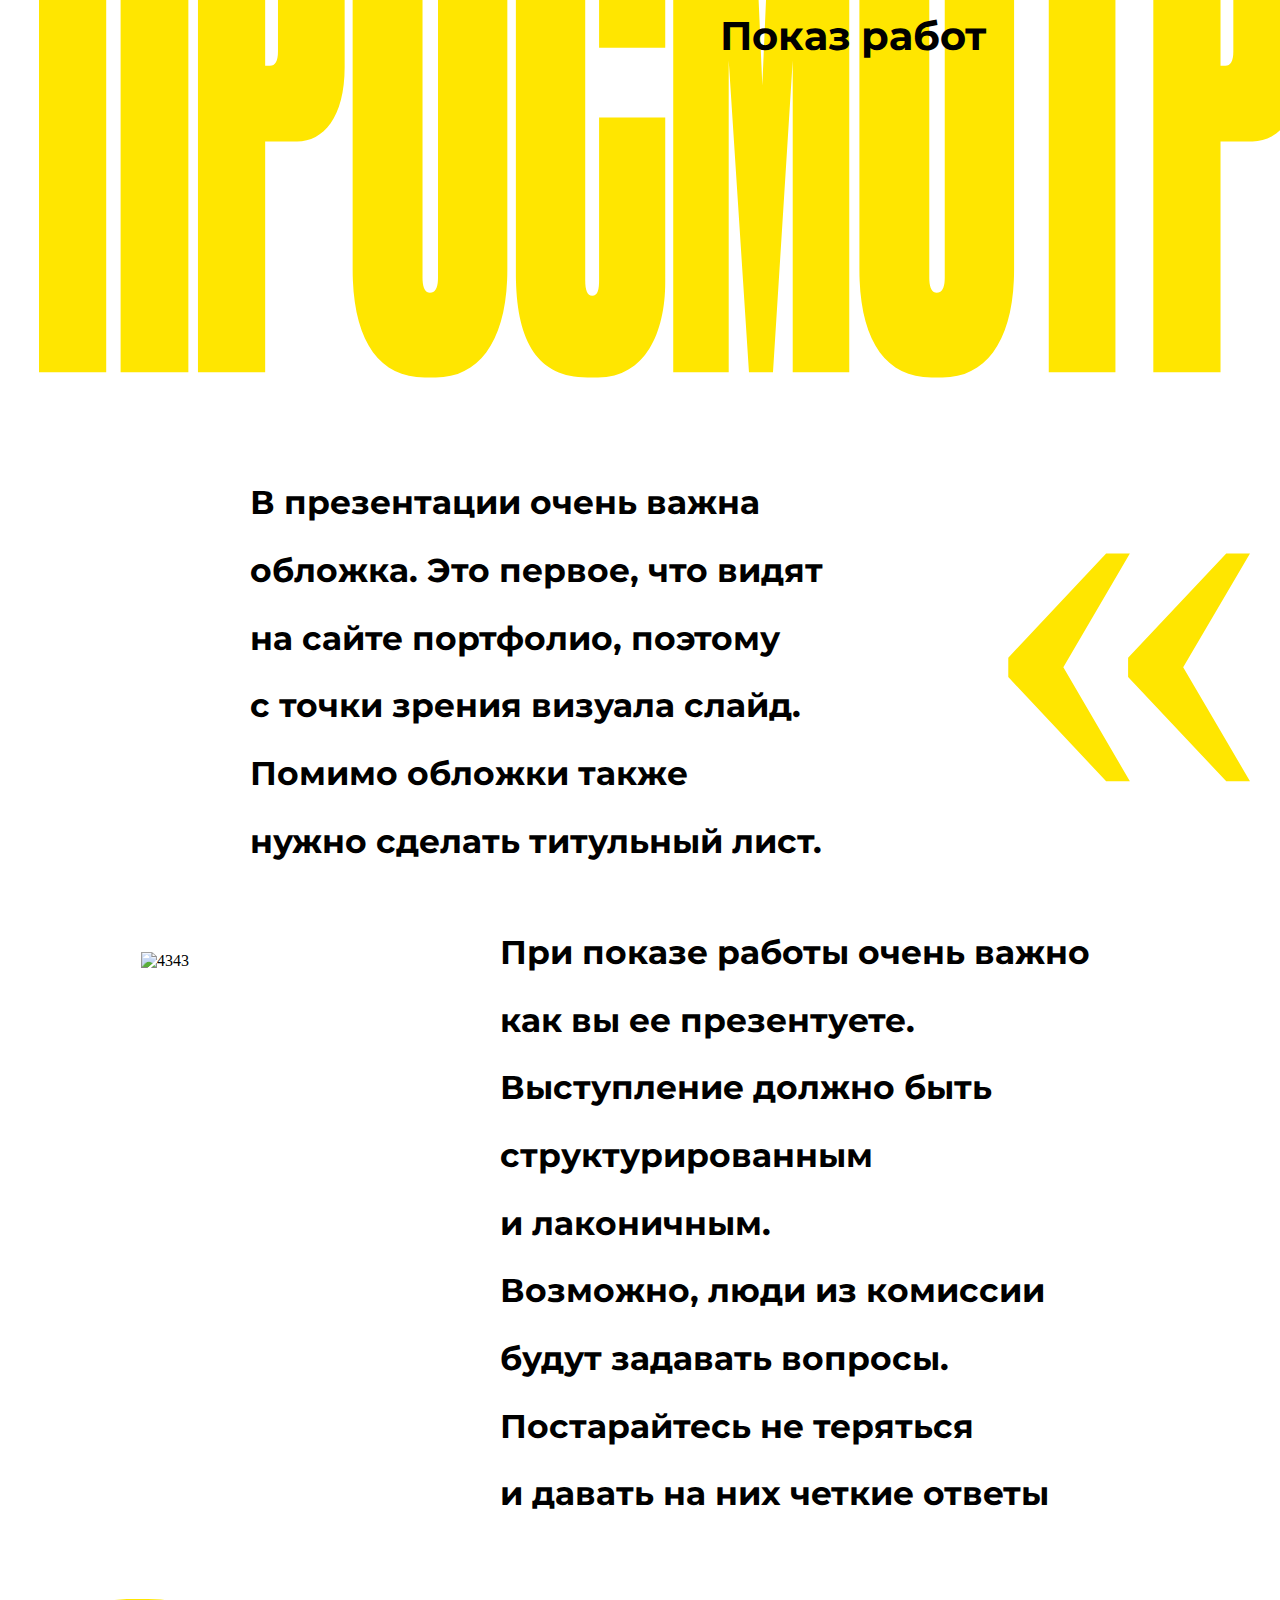
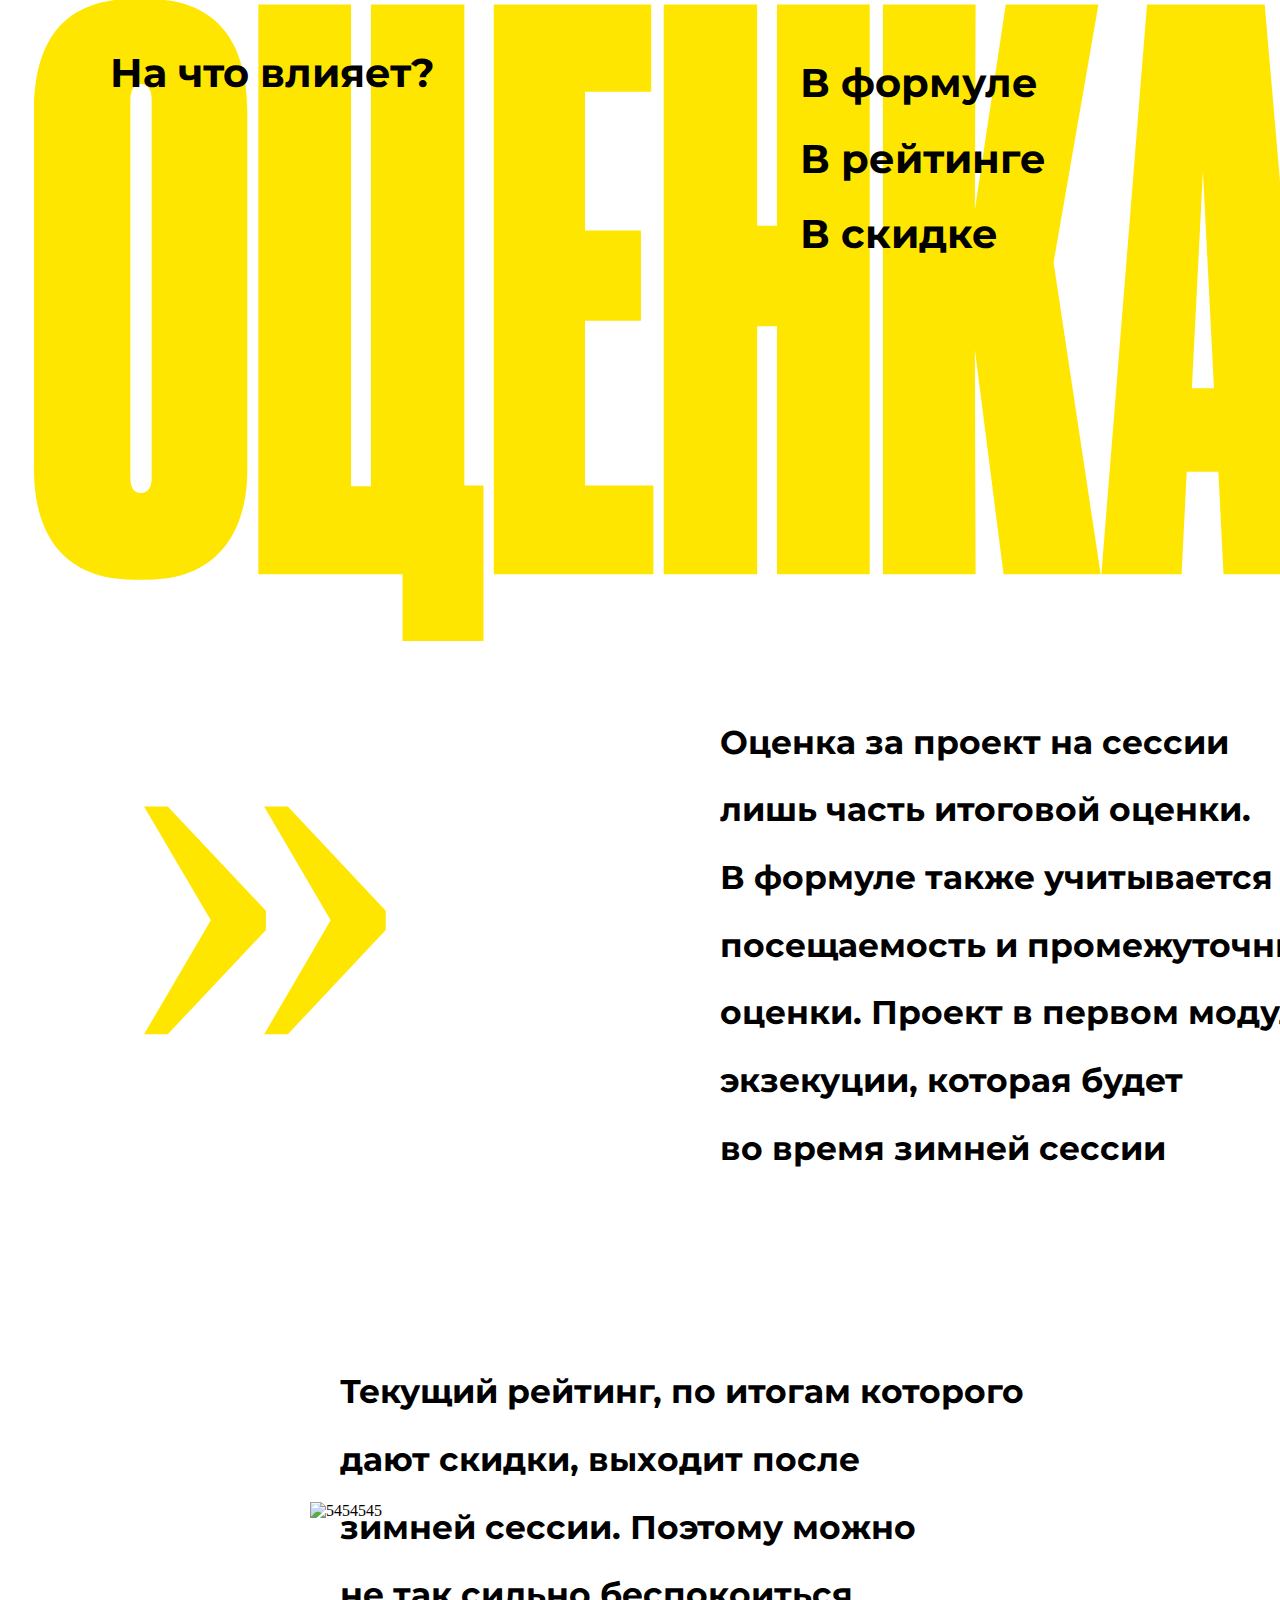
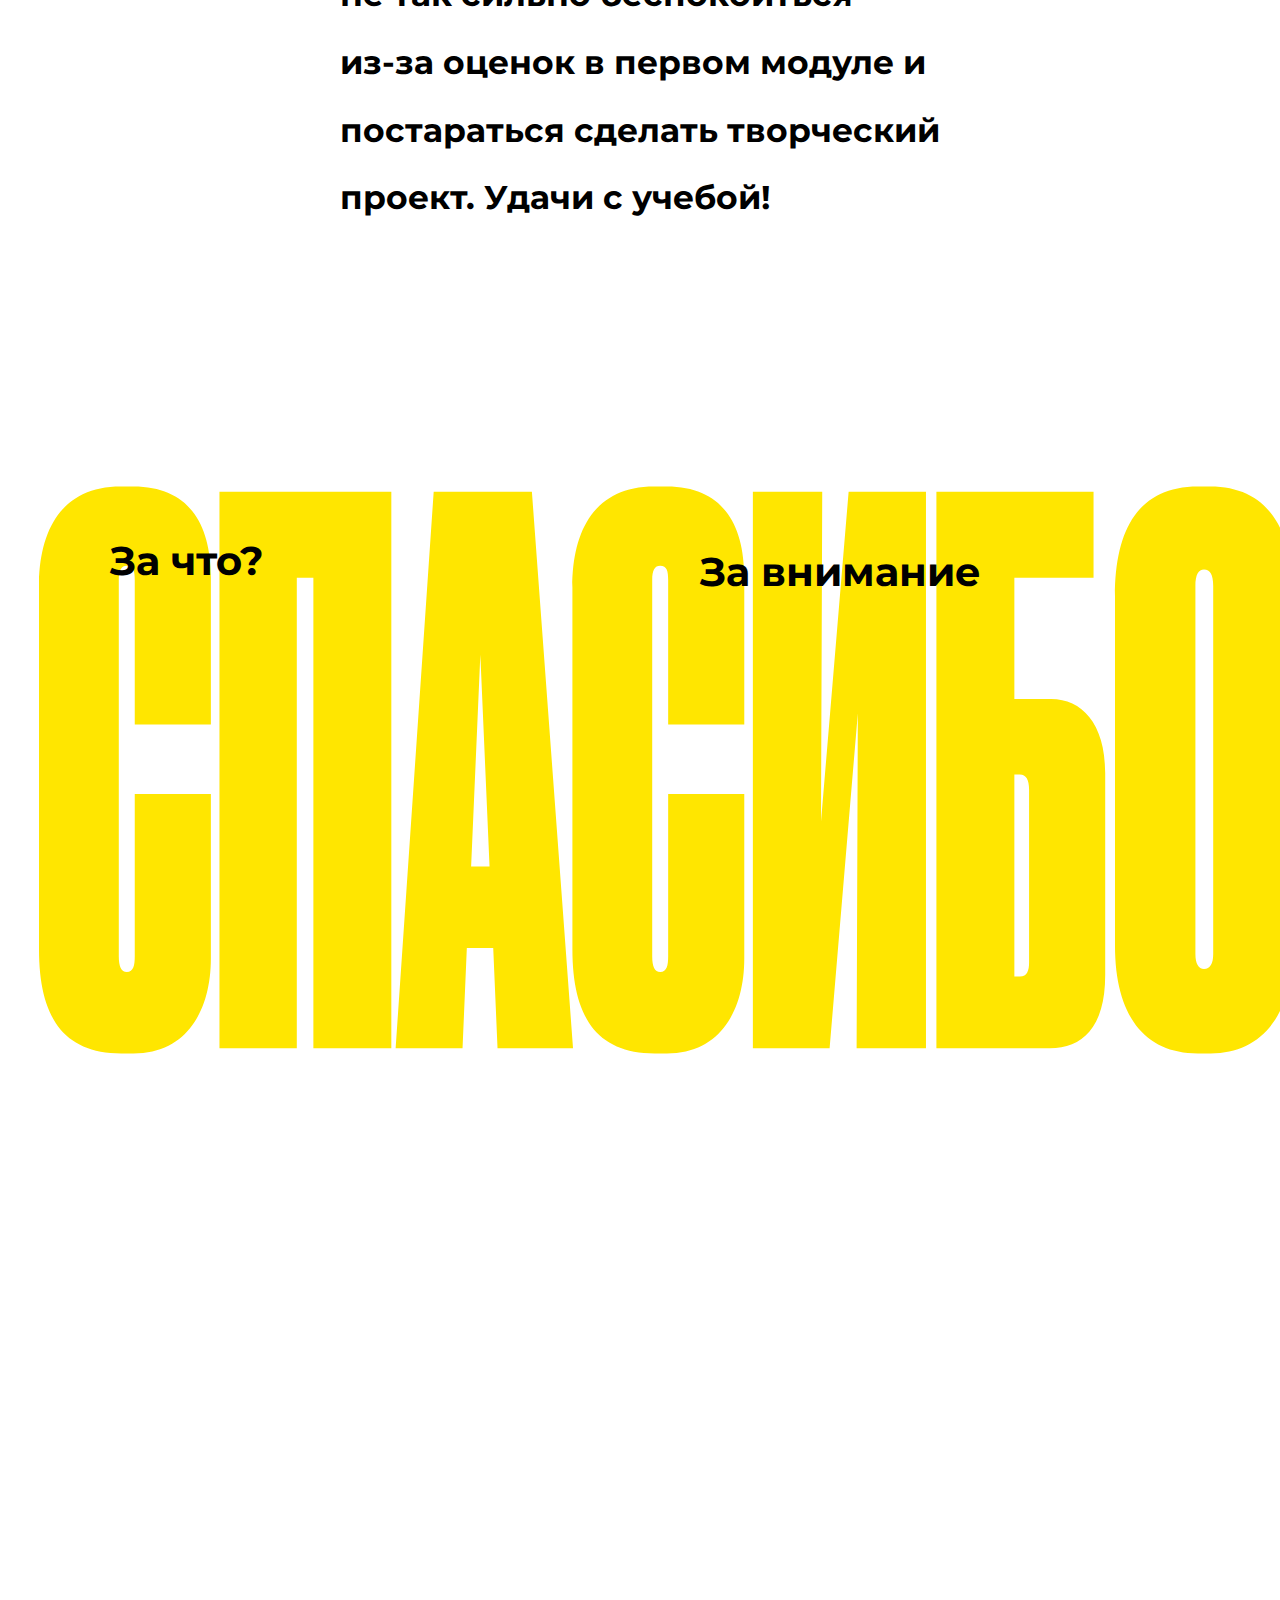
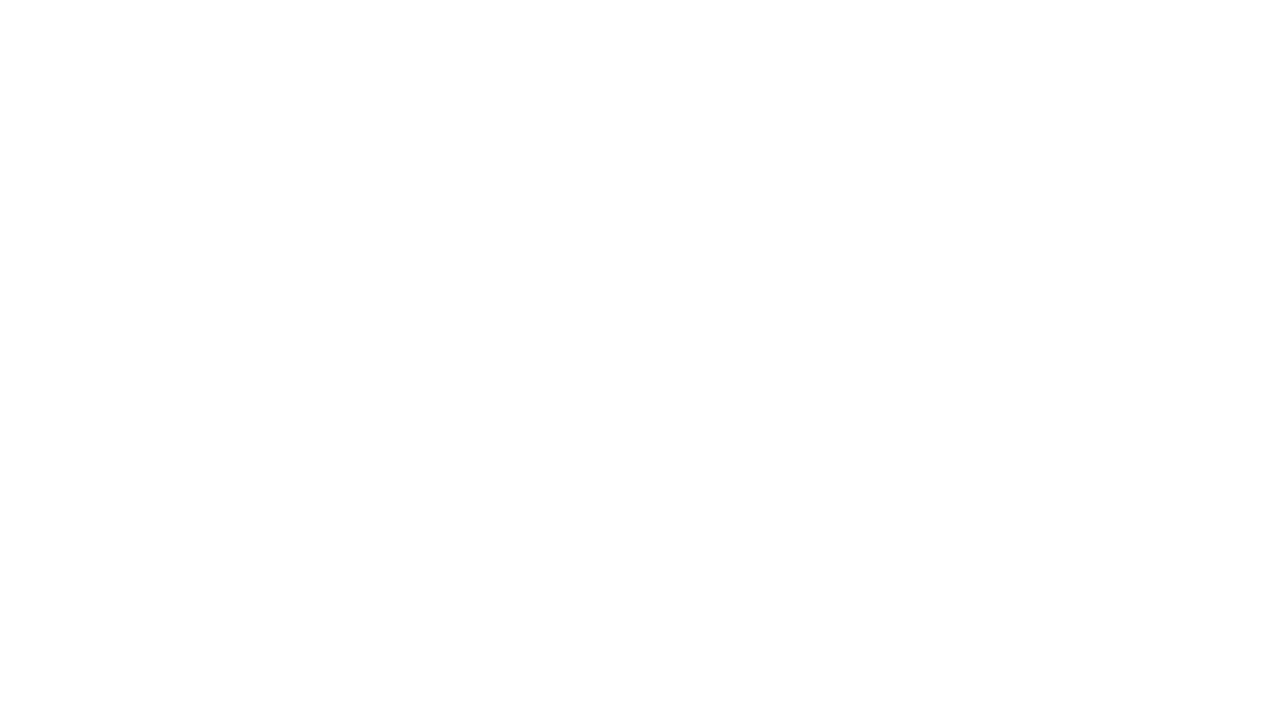
==== commit ff327b11: "upd" ====
--- a/index.html
+++ b/index.html
@@ -177,7 +177,7 @@
 <div class="txt3"><h1 style="font-size:100pt">Оценка</h1><h2 style="font-size:20pt">Вас оценивают по&nbsp;определенным критериям</h2></div> </div> </div>  </div>
 <div class="txt4">
 	<h2 style="font-size:25pt; white-space:nowrap;font-weight: 600;">В концепции оценивают то, </h2>
-	<h2 style="white-space:nowrap; font-size:25pt;" >насколько она интересна</h2><h2 style="white-space:nowrap; font-size:25pt;">и оригинальна. Затем оценивают </h2>
+	<h2 style="white-space:nowrap; font-size:25pt;" >насколько она интересна</h2><h2 style="white-space:nowrap; font-size:25pt;"></h2>
 			<h2 style="white-space:nowrap; font-size:25pt;">В композиции смотрят </h2>
 			<h2 style="white-space:nowrap; font-size:25pt;">на сбалансированность</h2>
 			 <h2 style="white-space:nowrap; font-size:25pt;">и уравновешенность элементов,</h2>
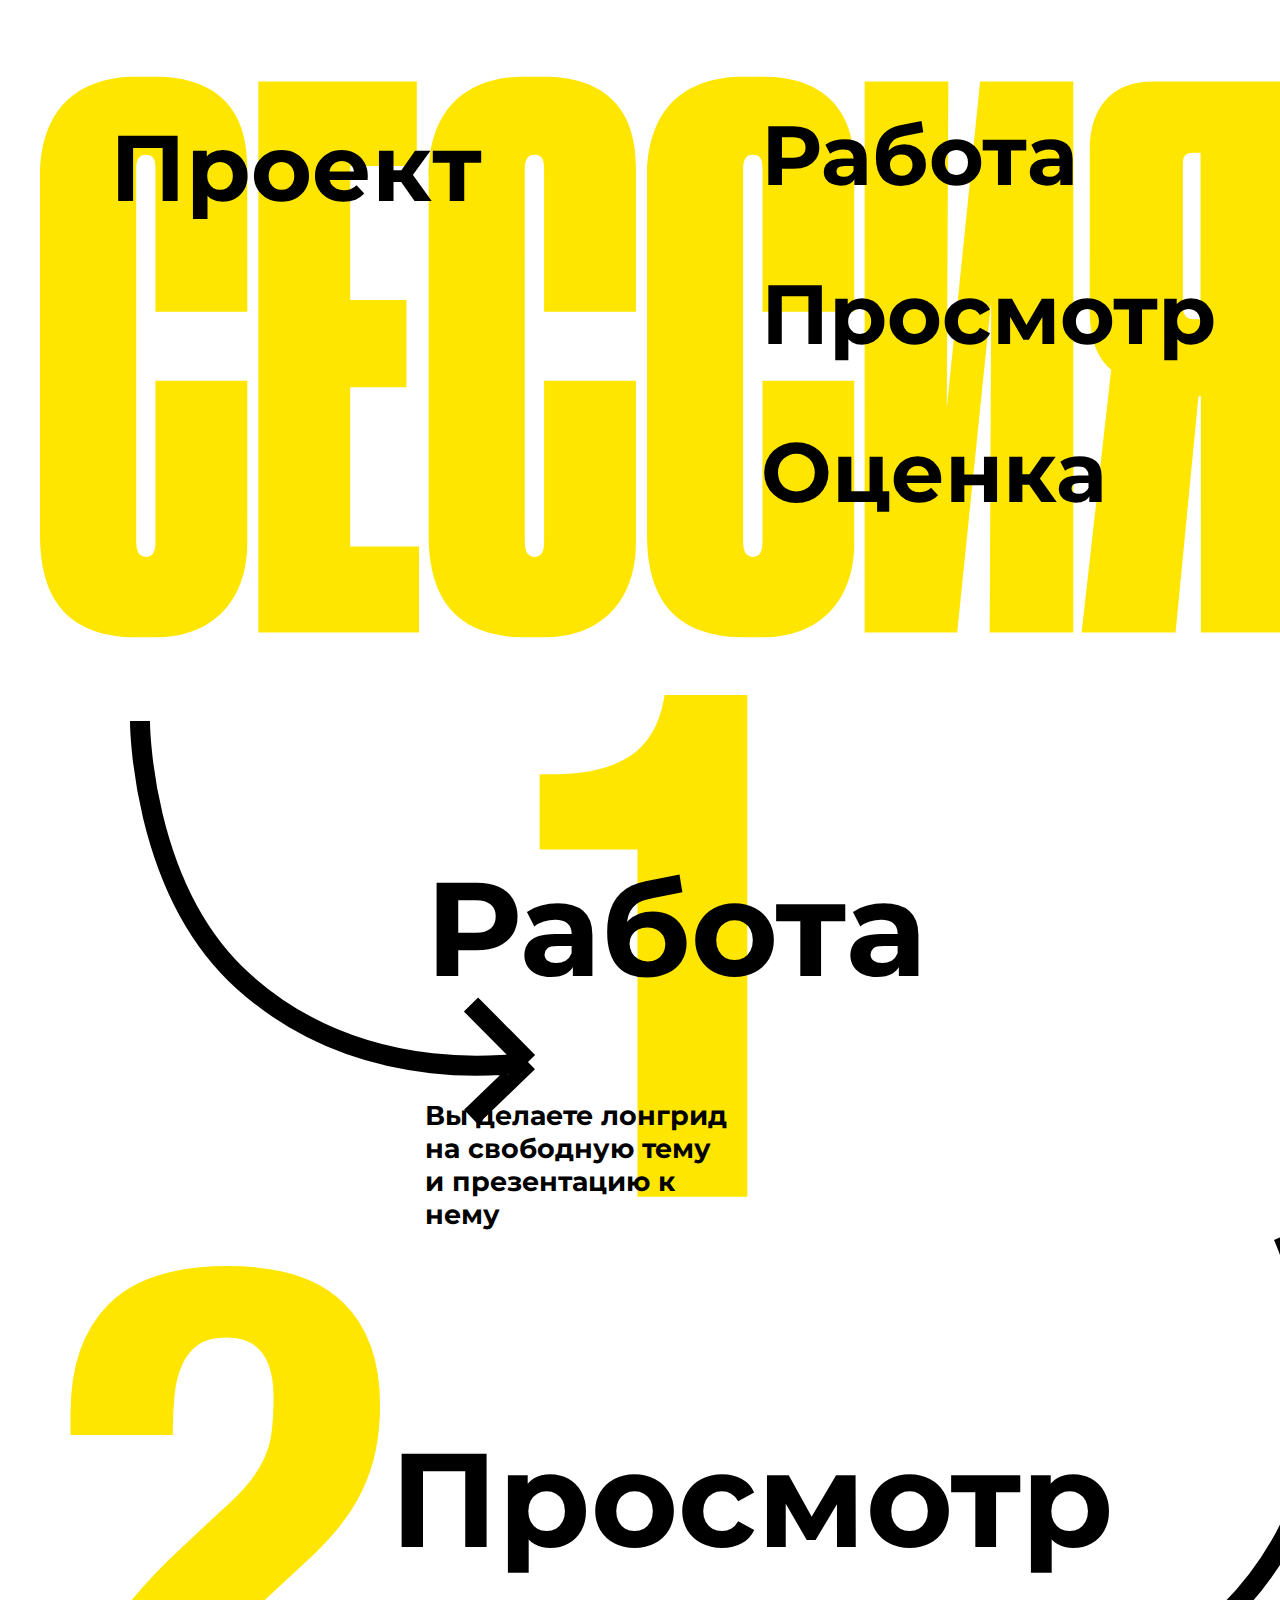
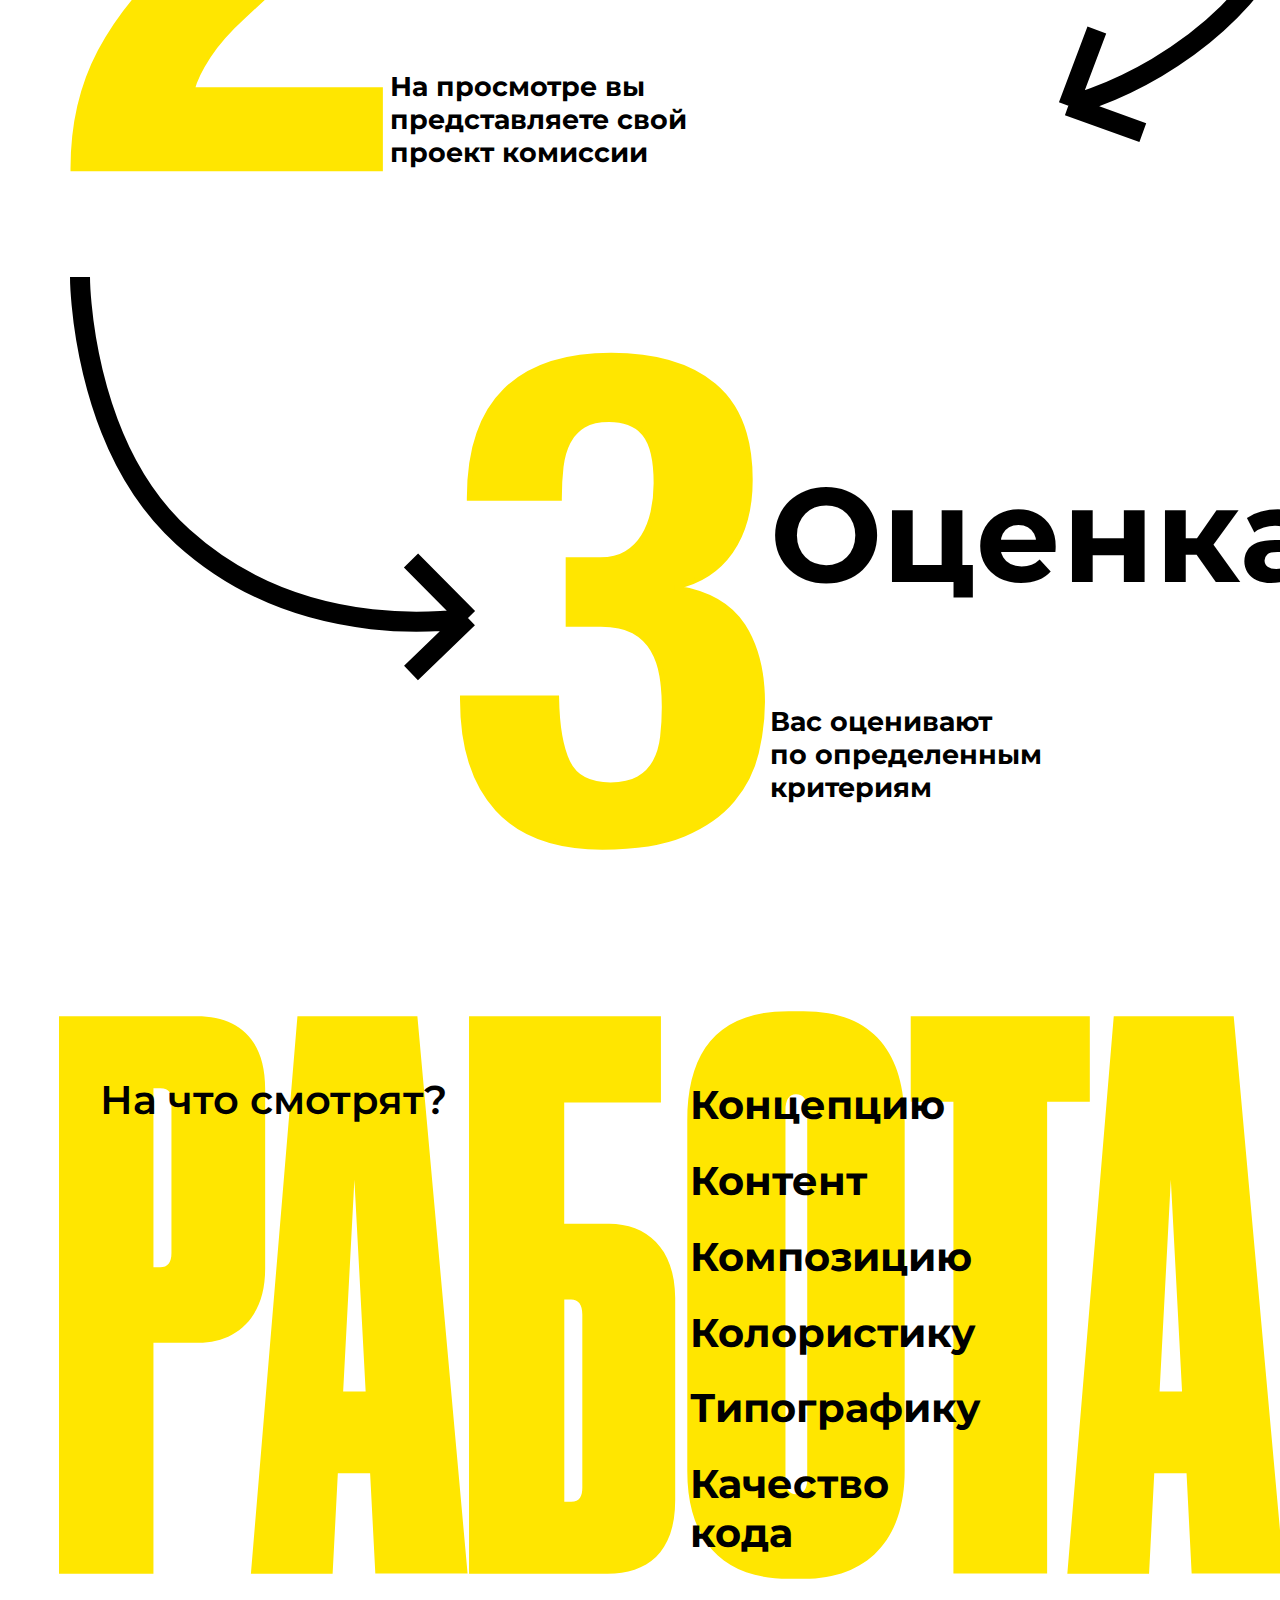
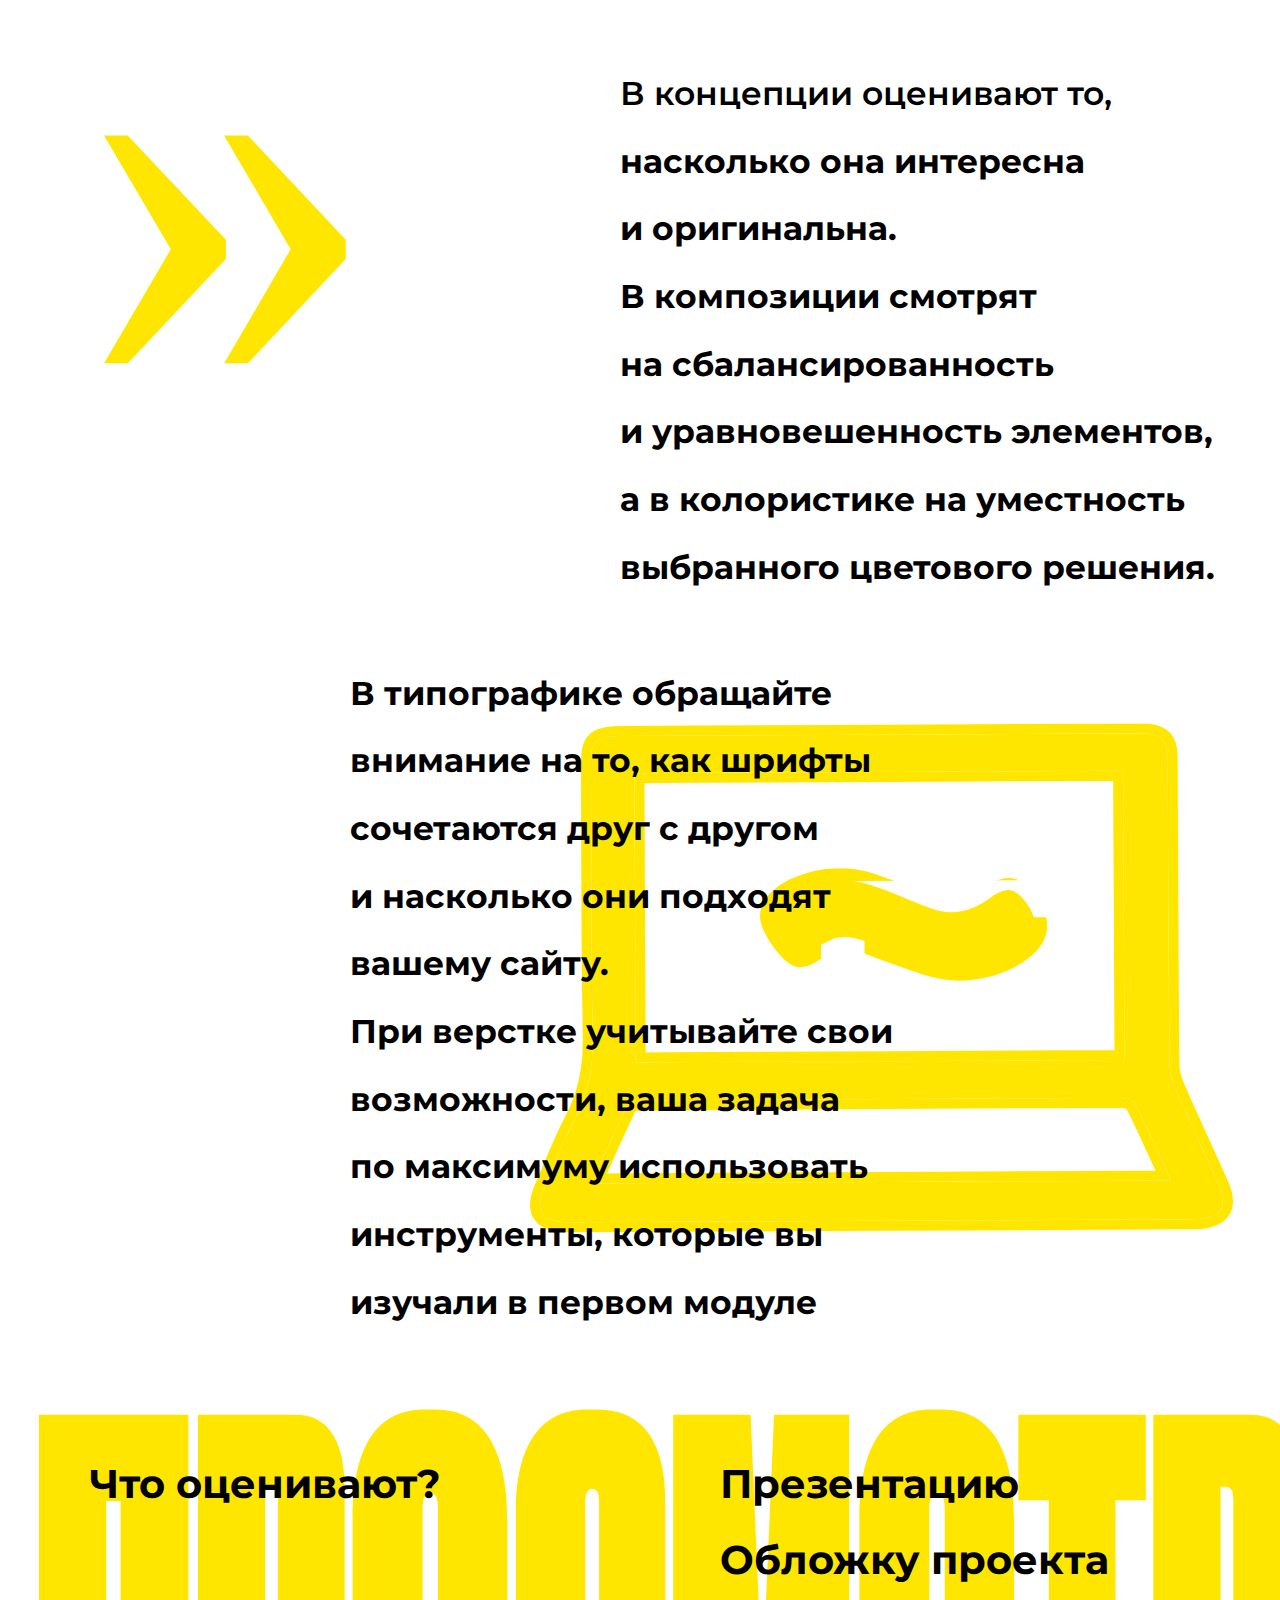
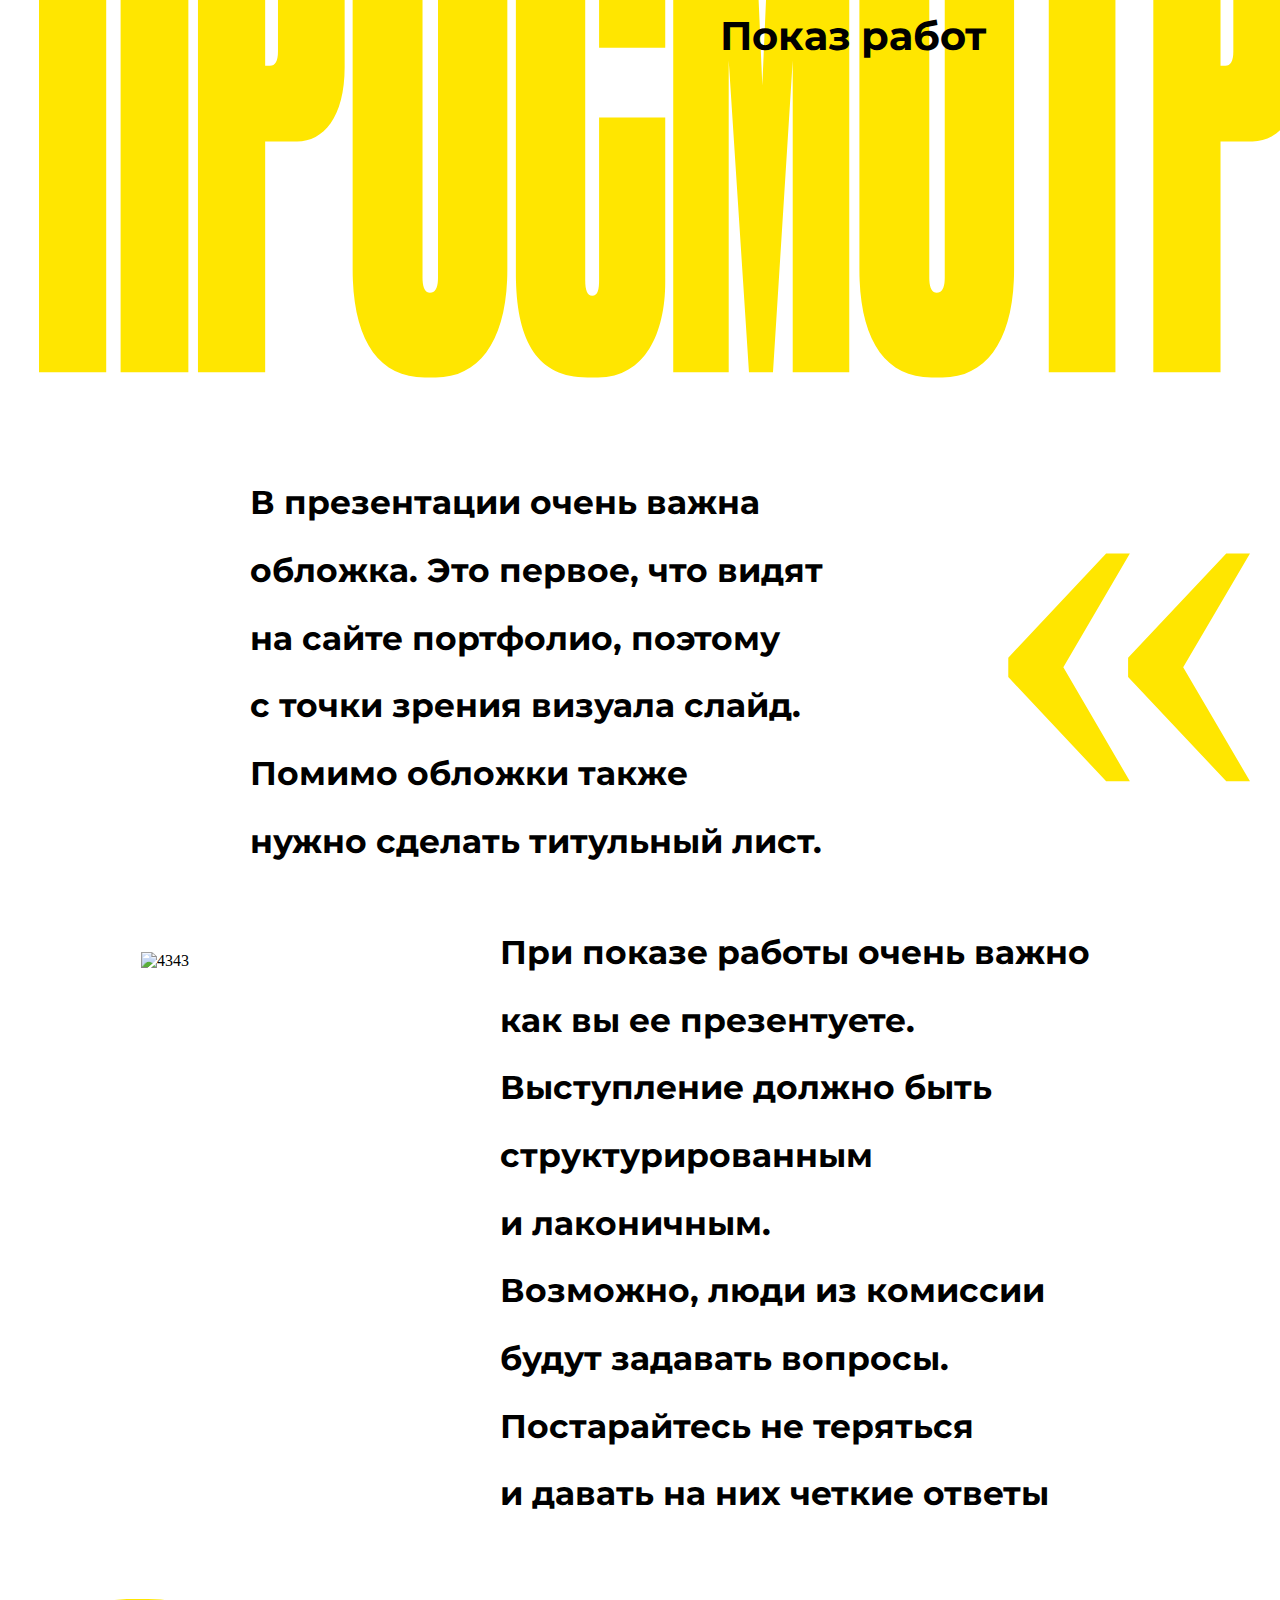
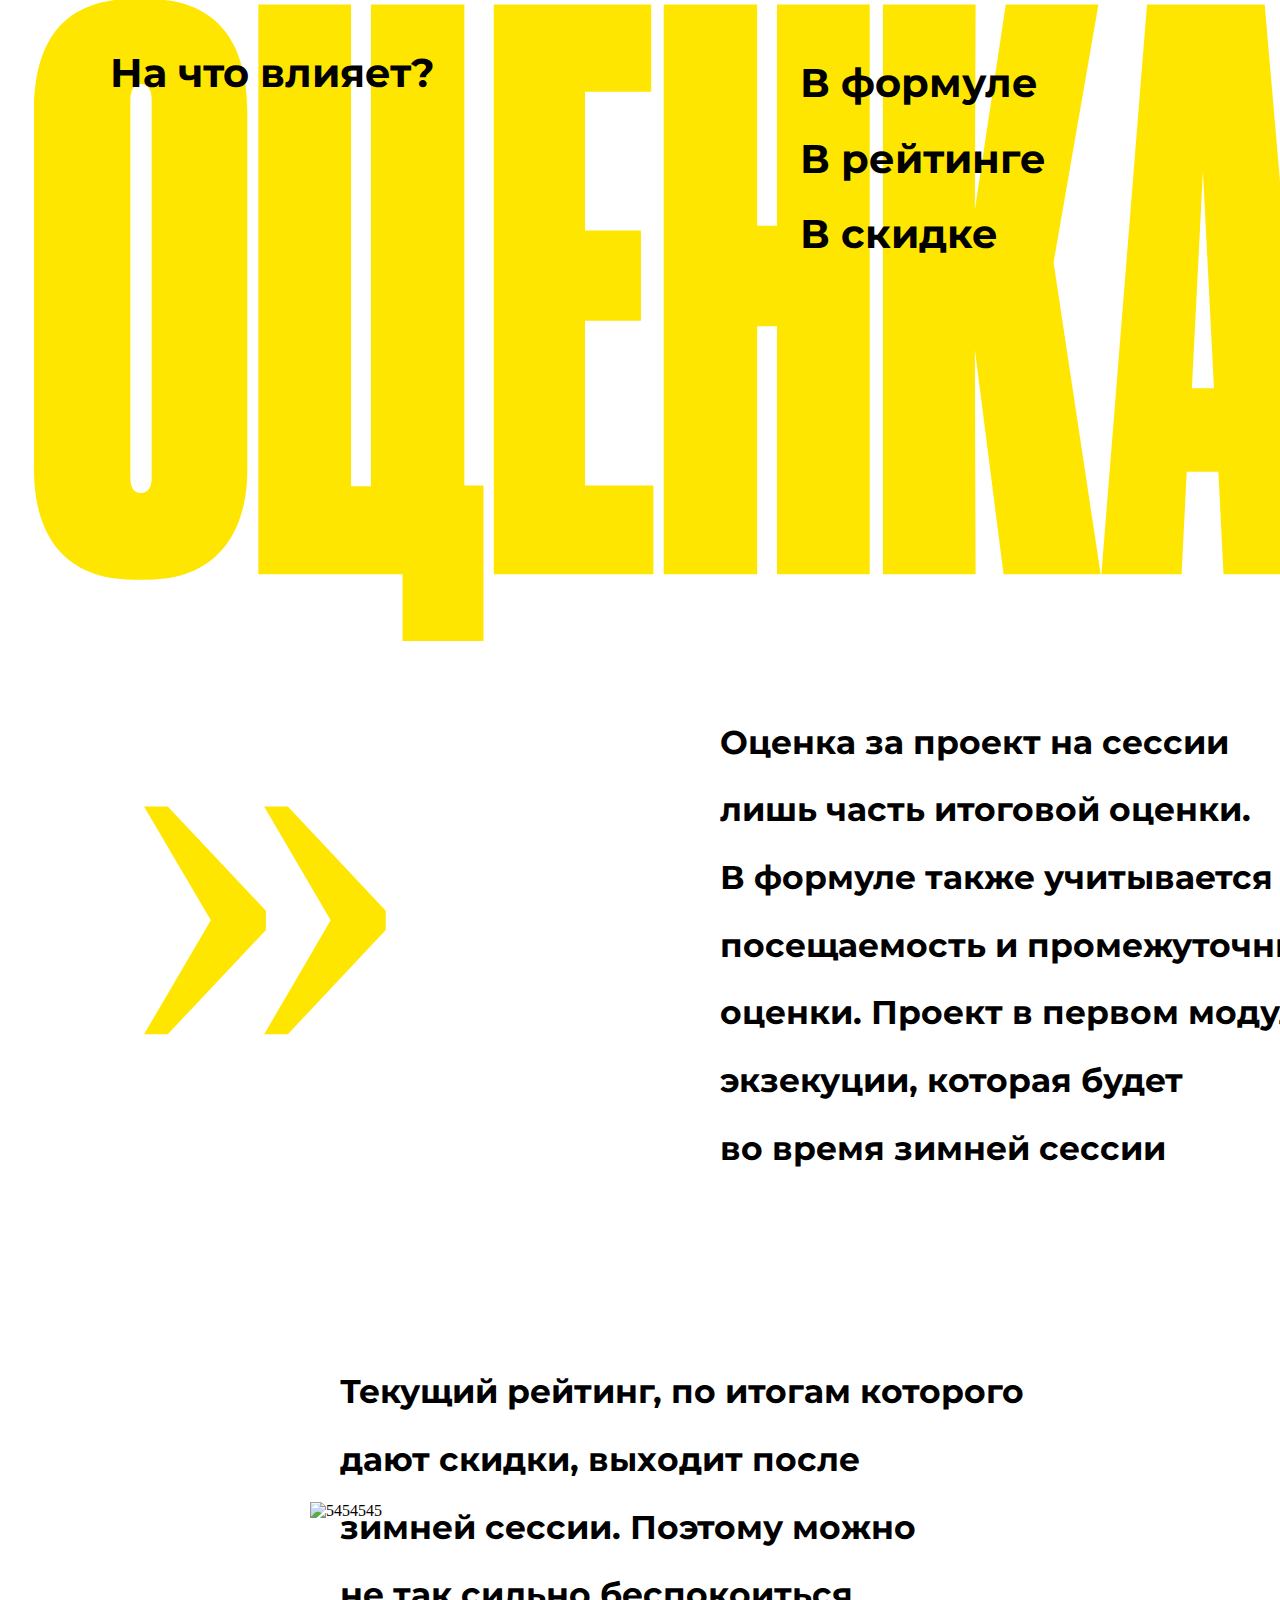
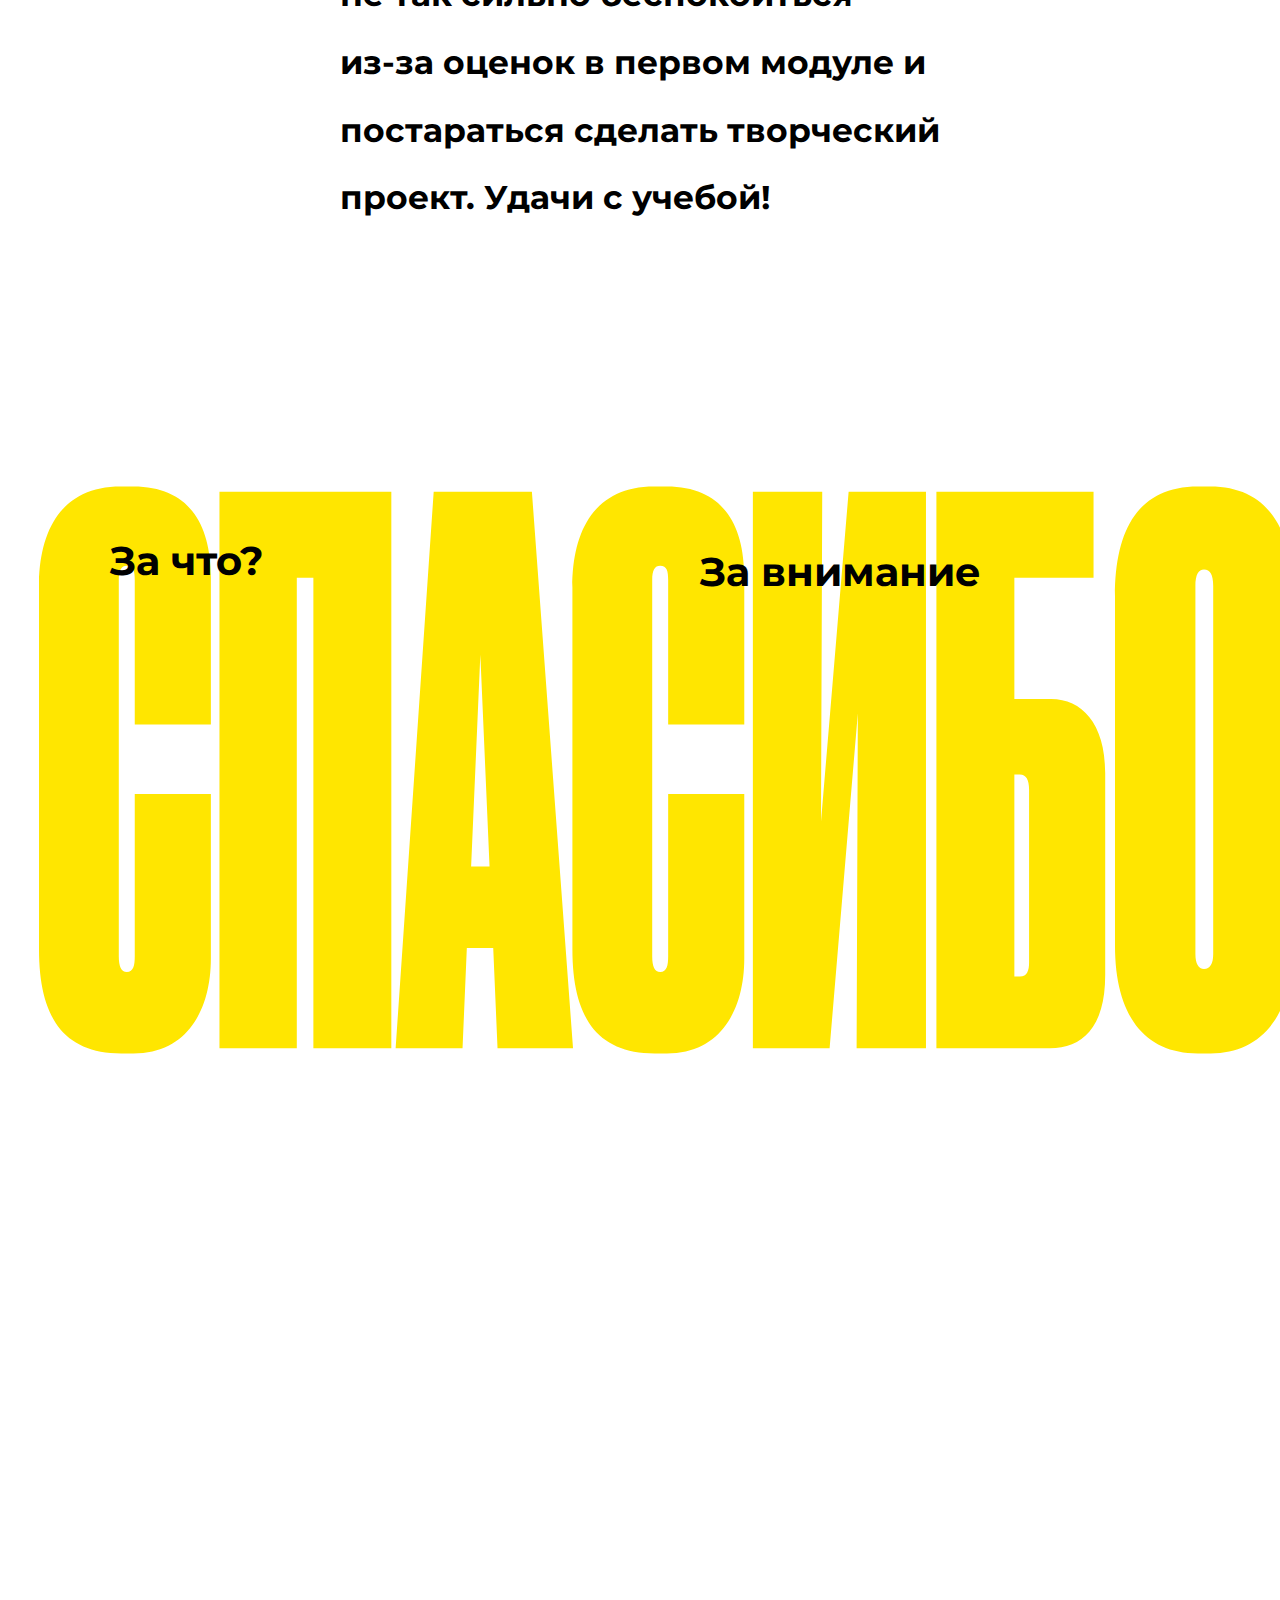
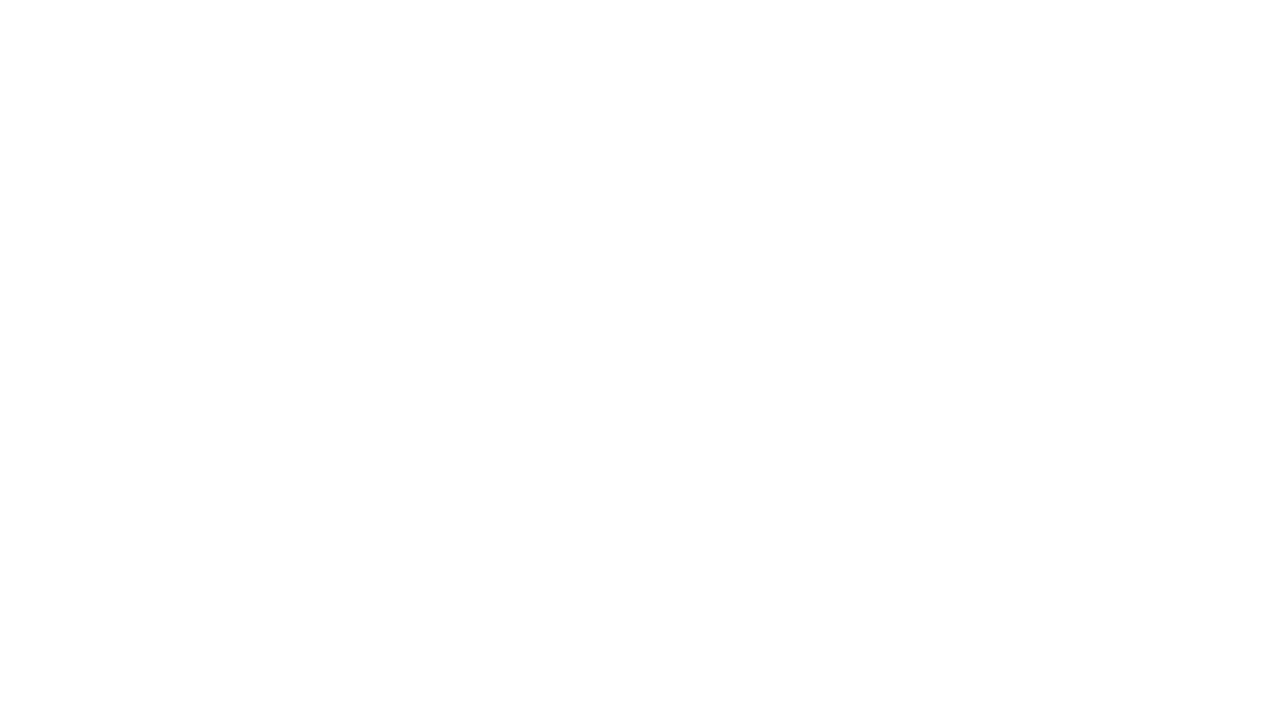
==== commit 66e47873: "upd" ====
--- a/index.html
+++ b/index.html
@@ -177,7 +177,7 @@
 <div class="txt3"><h1 style="font-size:100pt">Оценка</h1><h2 style="font-size:20pt">Вас оценивают по&nbsp;определенным критериям</h2></div> </div> </div>  </div>
 <div class="txt4">
 	<h2 style="font-size:25pt; white-space:nowrap;font-weight: 600;">В концепции оценивают то, </h2>
-	<h2 style="white-space:nowrap; font-size:25pt;" >насколько она интересна</h2><h2 style="white-space:nowrap; font-size:25pt;"></h2>
+	<h2 style="white-space:nowrap; font-size:25pt;" >насколько она интересна</h2><h2 style="white-space:nowrap; font-size:25pt;">и оригинальна.</h2>
 			<h2 style="white-space:nowrap; font-size:25pt;">В композиции смотрят </h2>
 			<h2 style="white-space:nowrap; font-size:25pt;">на сбалансированность</h2>
 			 <h2 style="white-space:nowrap; font-size:25pt;">и уравновешенность элементов,</h2>
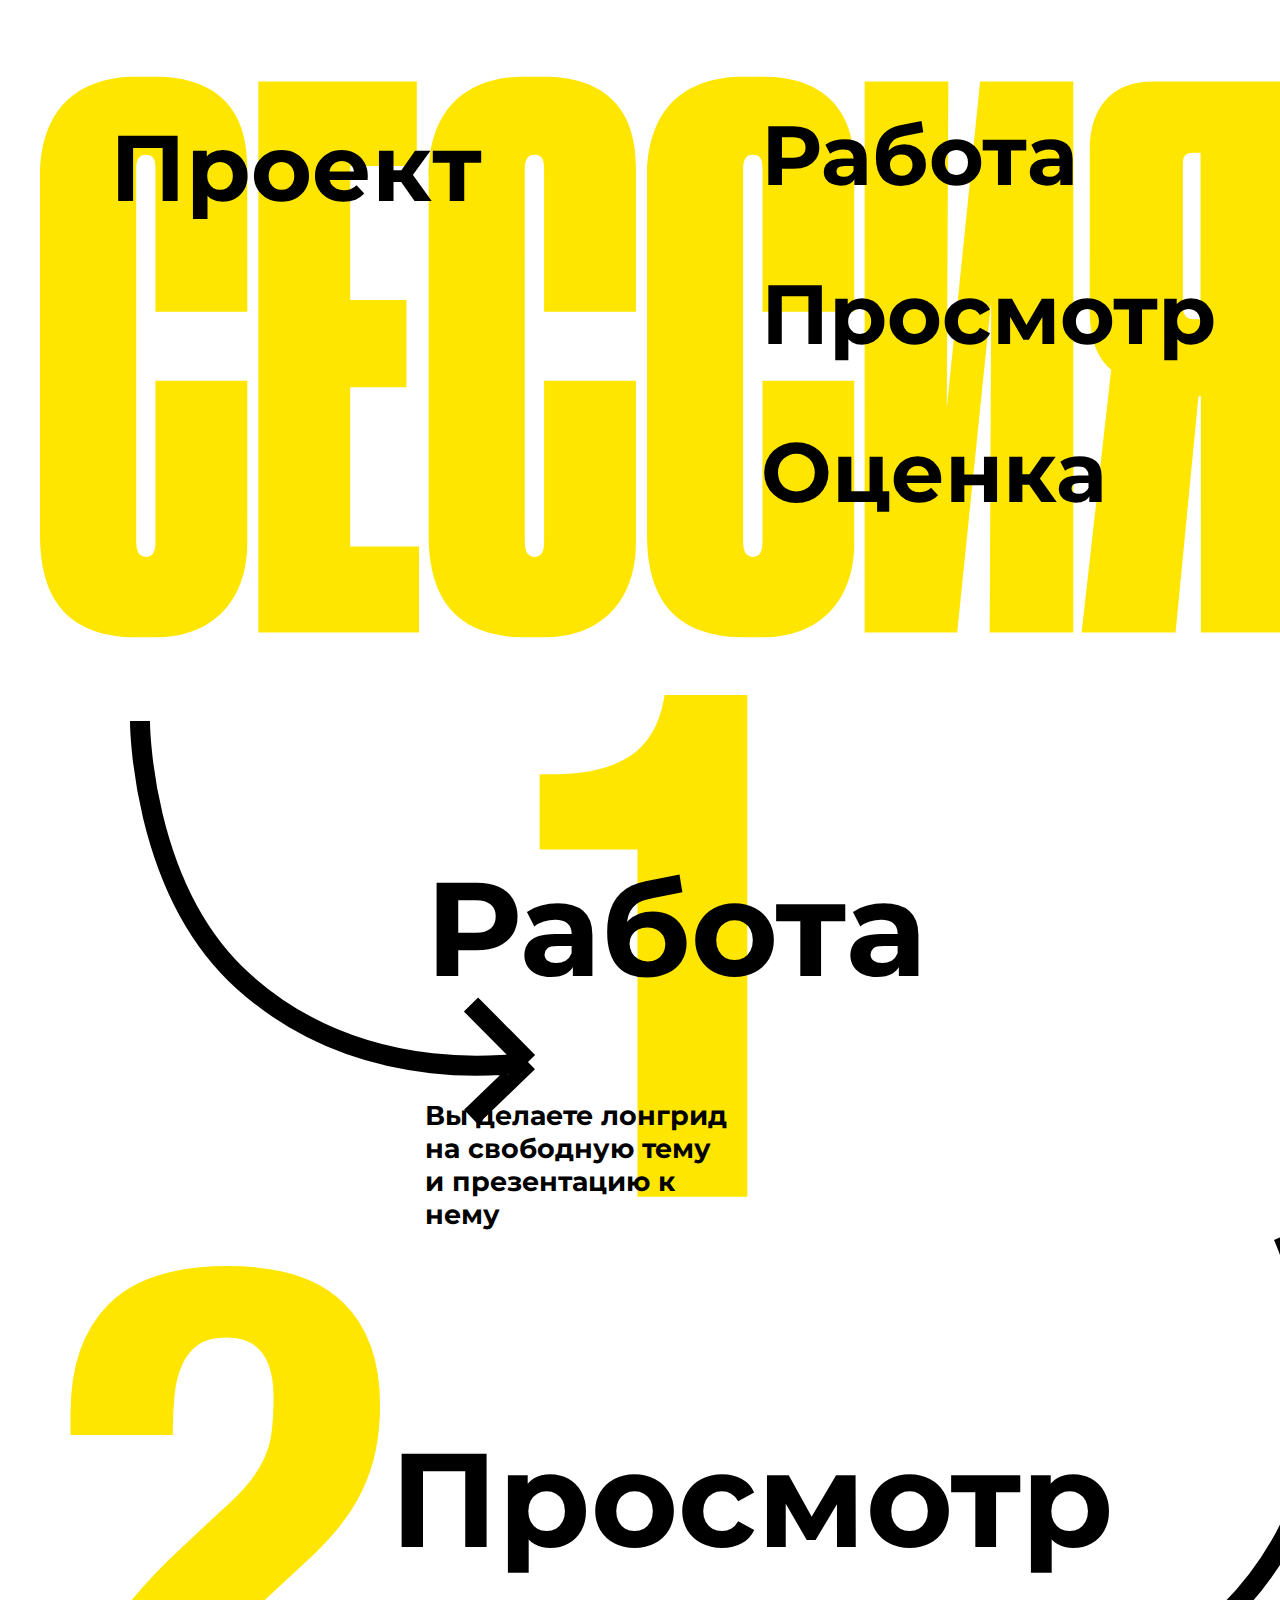
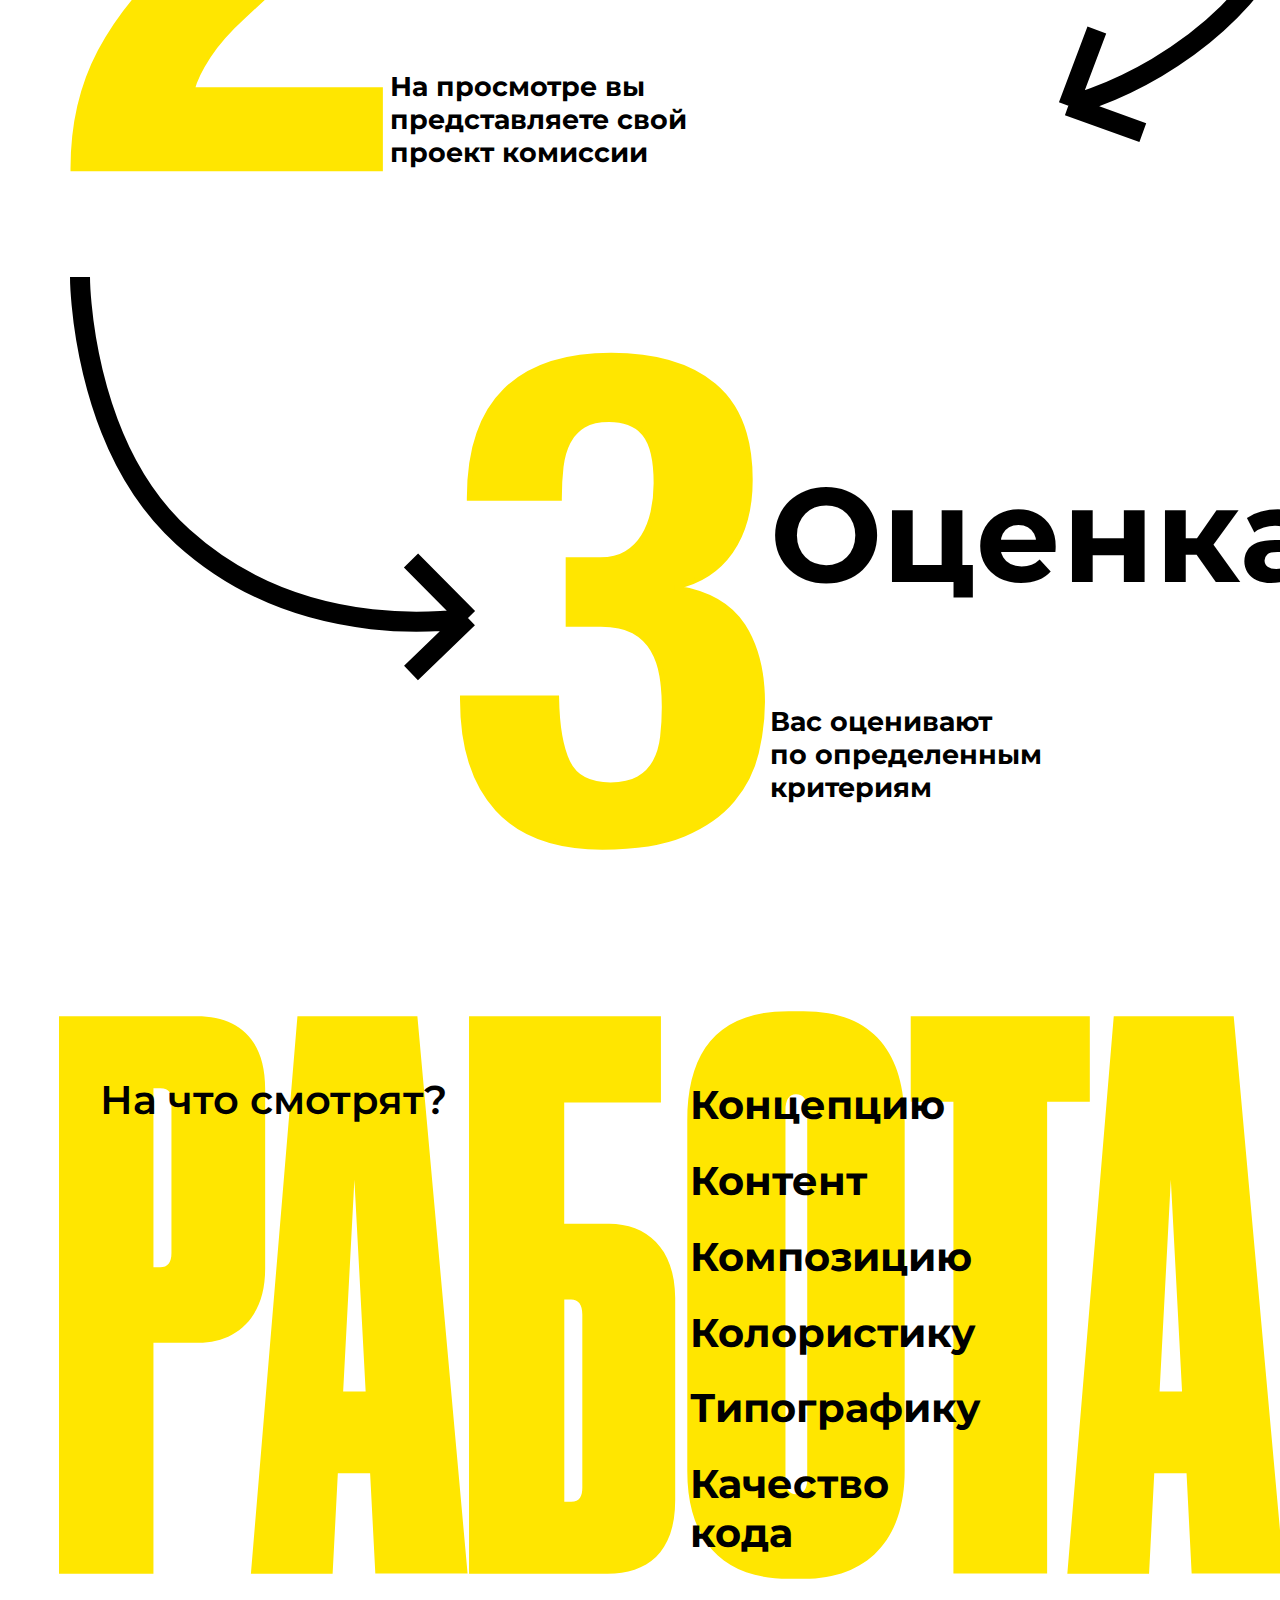
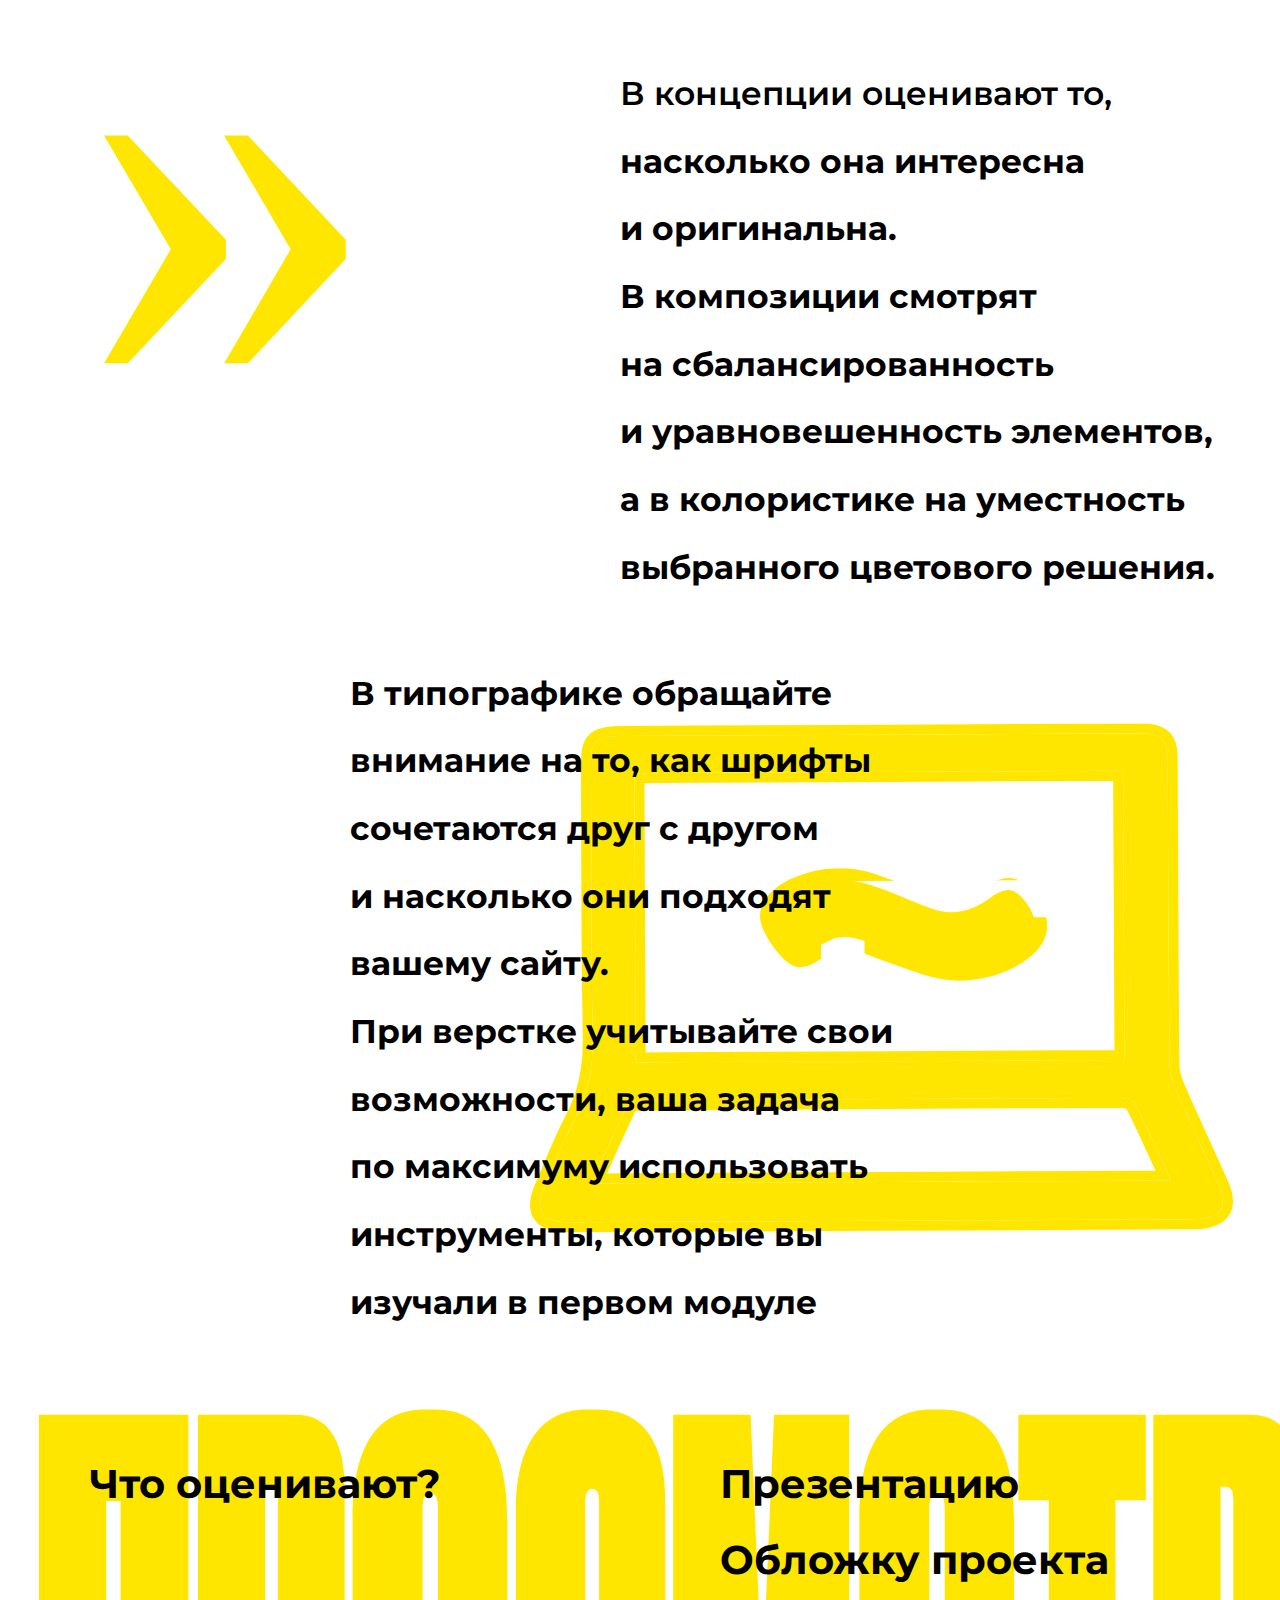
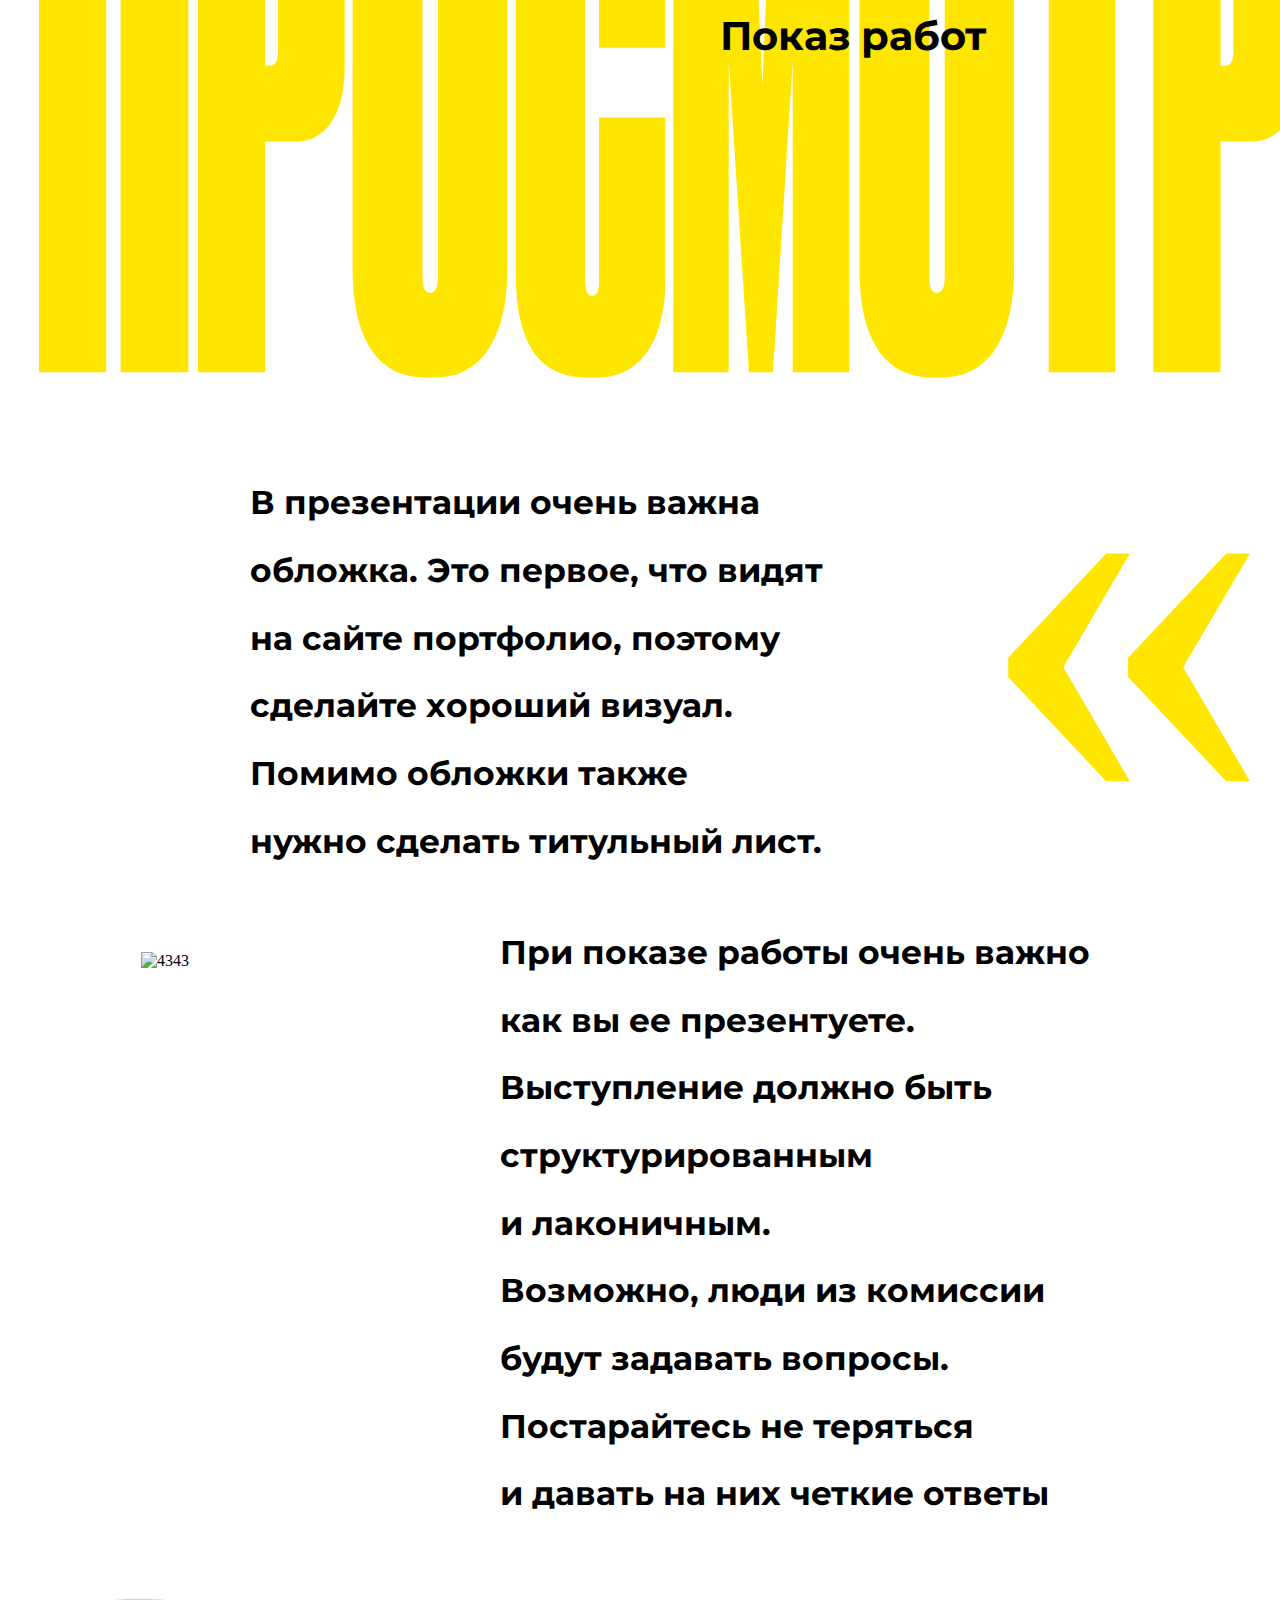
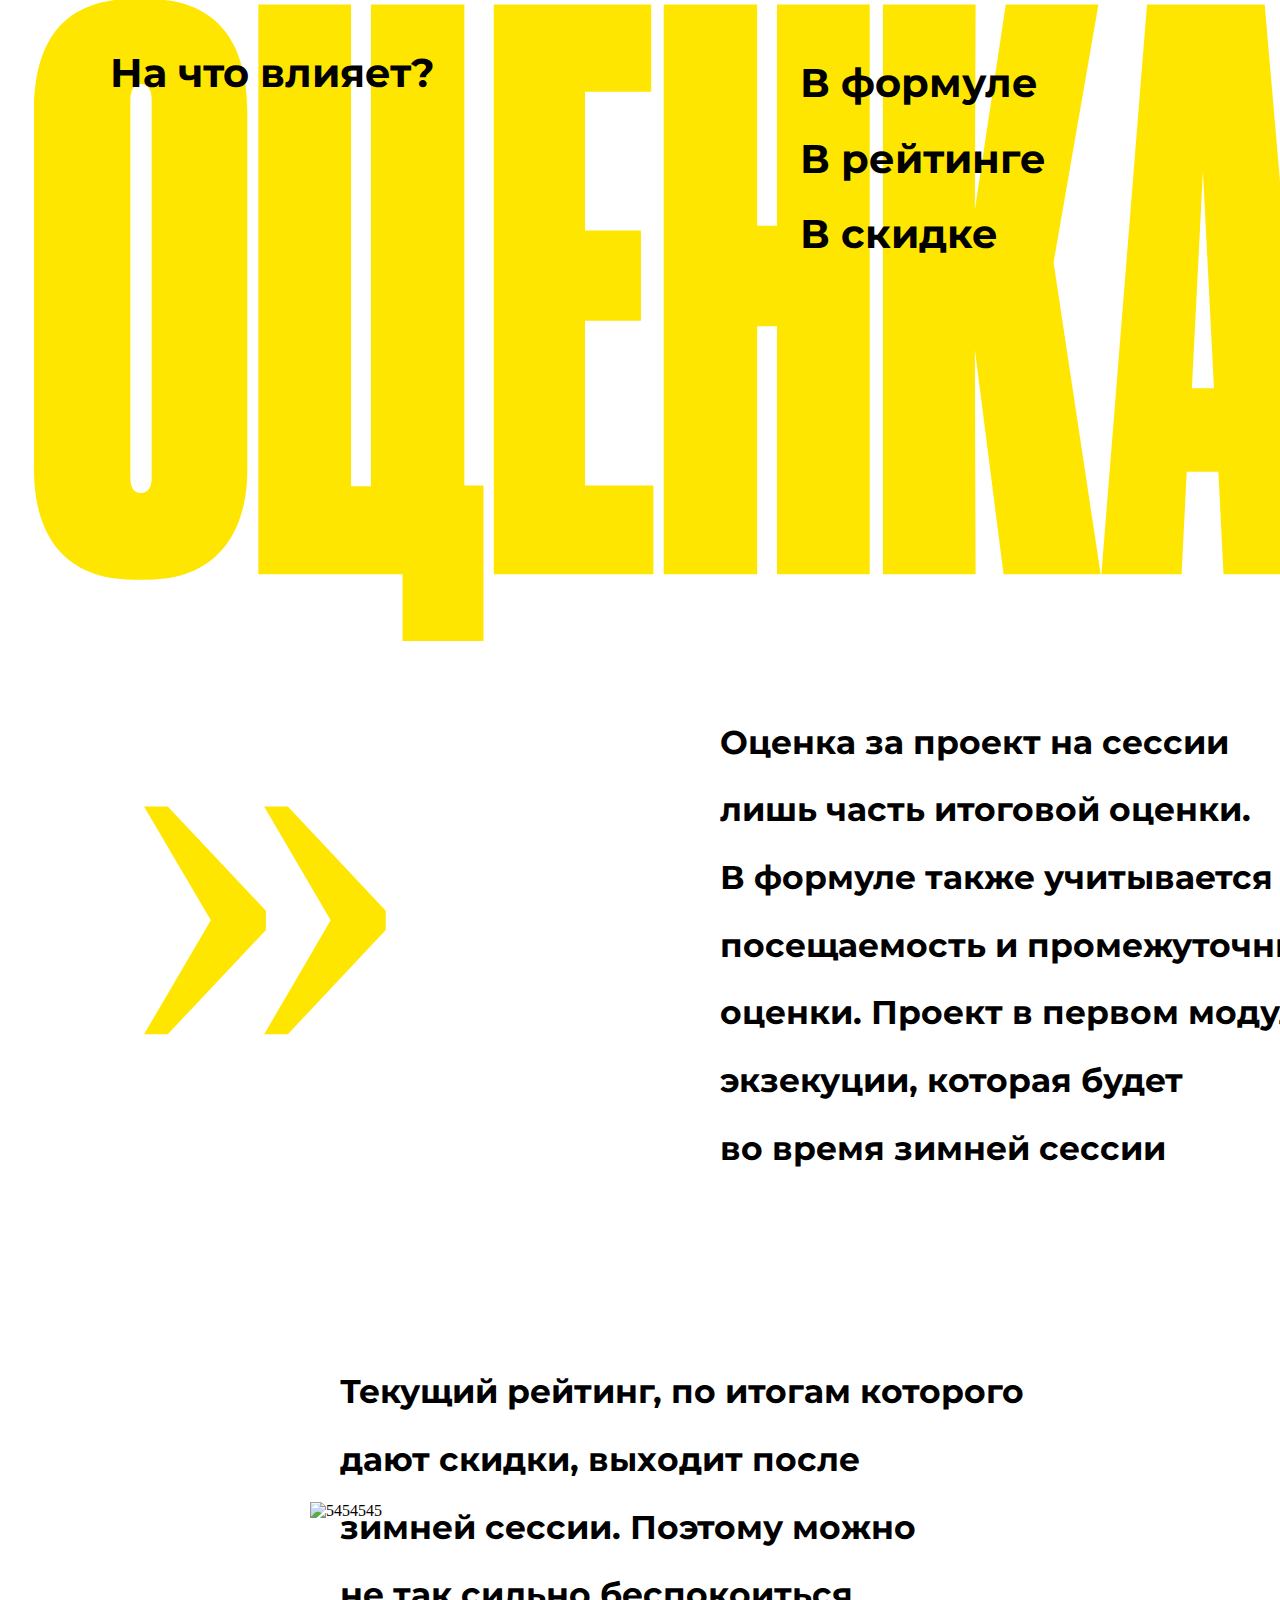
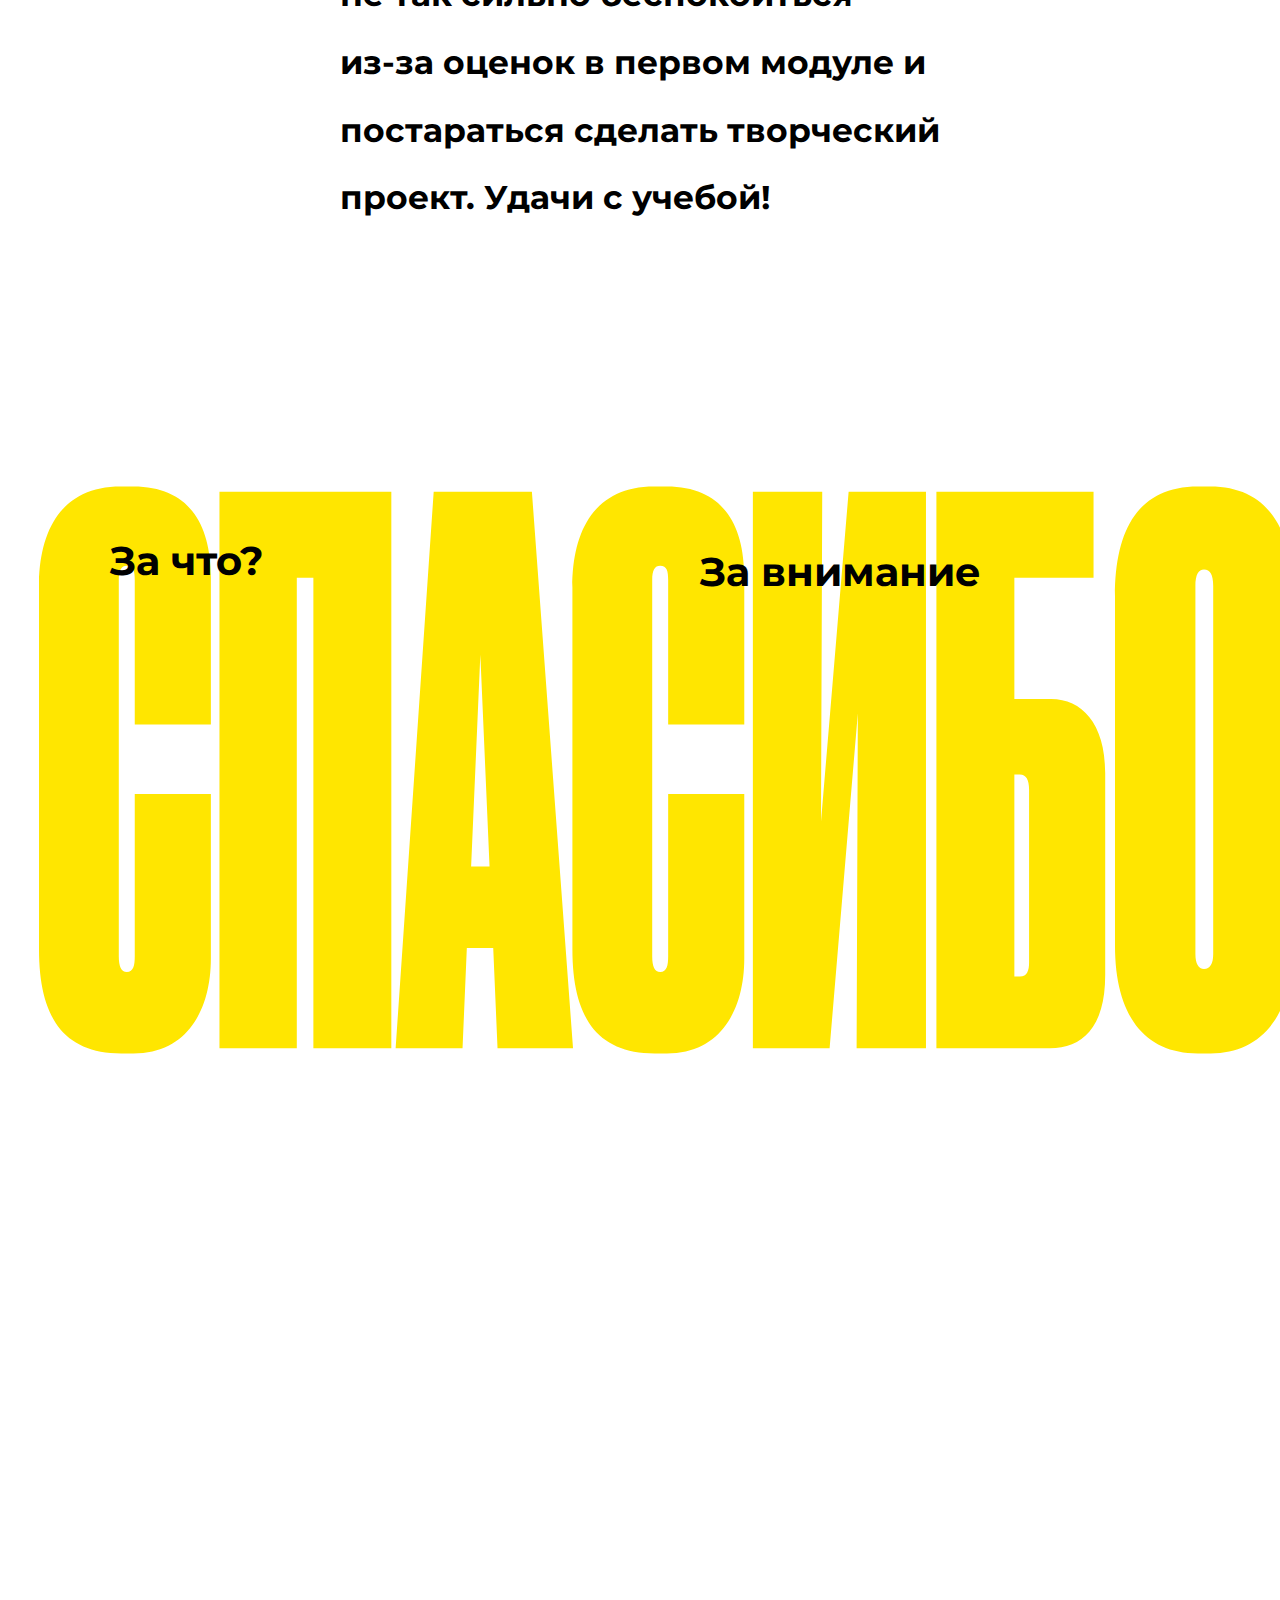
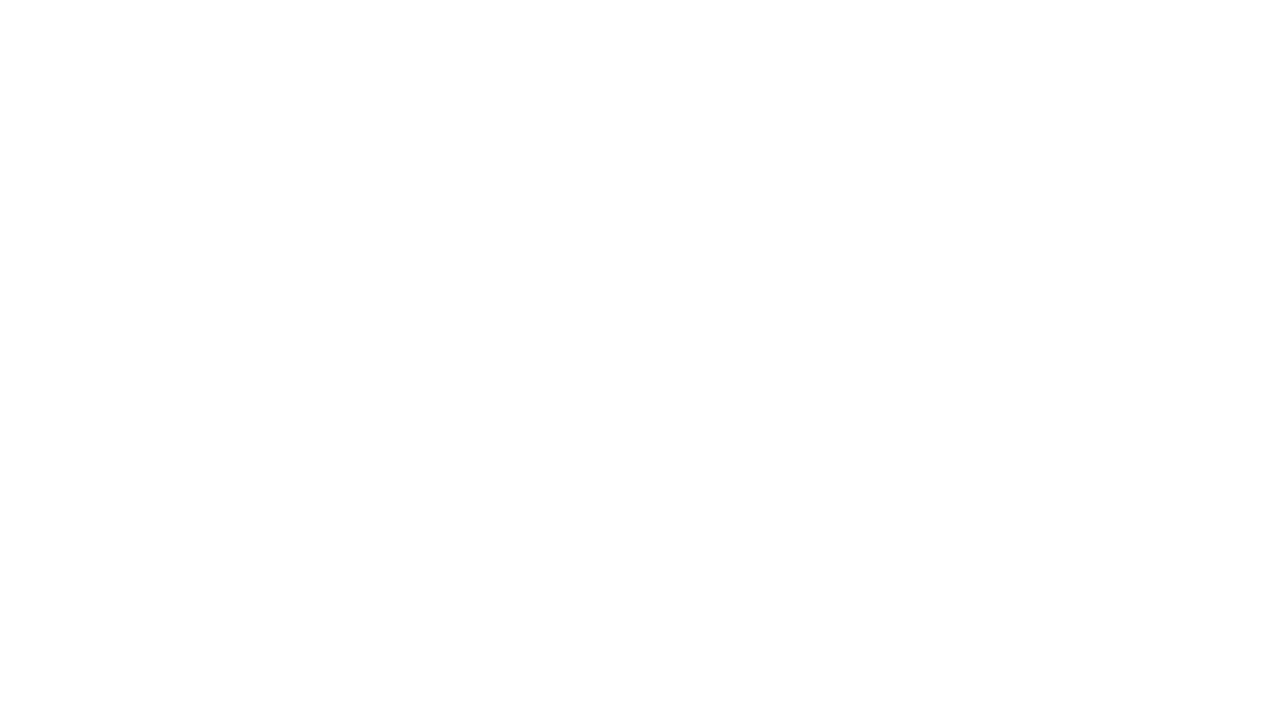
==== commit 1f264c1c: "upd" ====
--- a/index.html
+++ b/index.html
@@ -196,7 +196,7 @@
 <div class="txt6"></h2> <h2 style="font-size:25pt; white-space:nowrap;">В презентации очень важна </h2>
 <h2 style="white-space:nowrap; font-size:25pt;">обложка. Это первое, что видят </h2>
 <h2 style="white-space:nowrap; font-size:25pt;">на сайте портфолио, поэтому </h2>
-<h2 style="white-space:nowrap; font-size:25pt;">с точки зрения визуала слайд.</h2> 
+<h2 style="white-space:nowrap; font-size:25pt;">сделайте хороший визуал.</h2> 
 <h2 style="white-space:nowrap; font-size:25pt;">Помимо обложки также</h2>
 <h2 style="white-space:nowrap; font-size:25pt;">нужно сделать титульный лист.</h2></div>
 <div class="txt7"><h2 style="font-size:25pt;white-space:nowrap" >
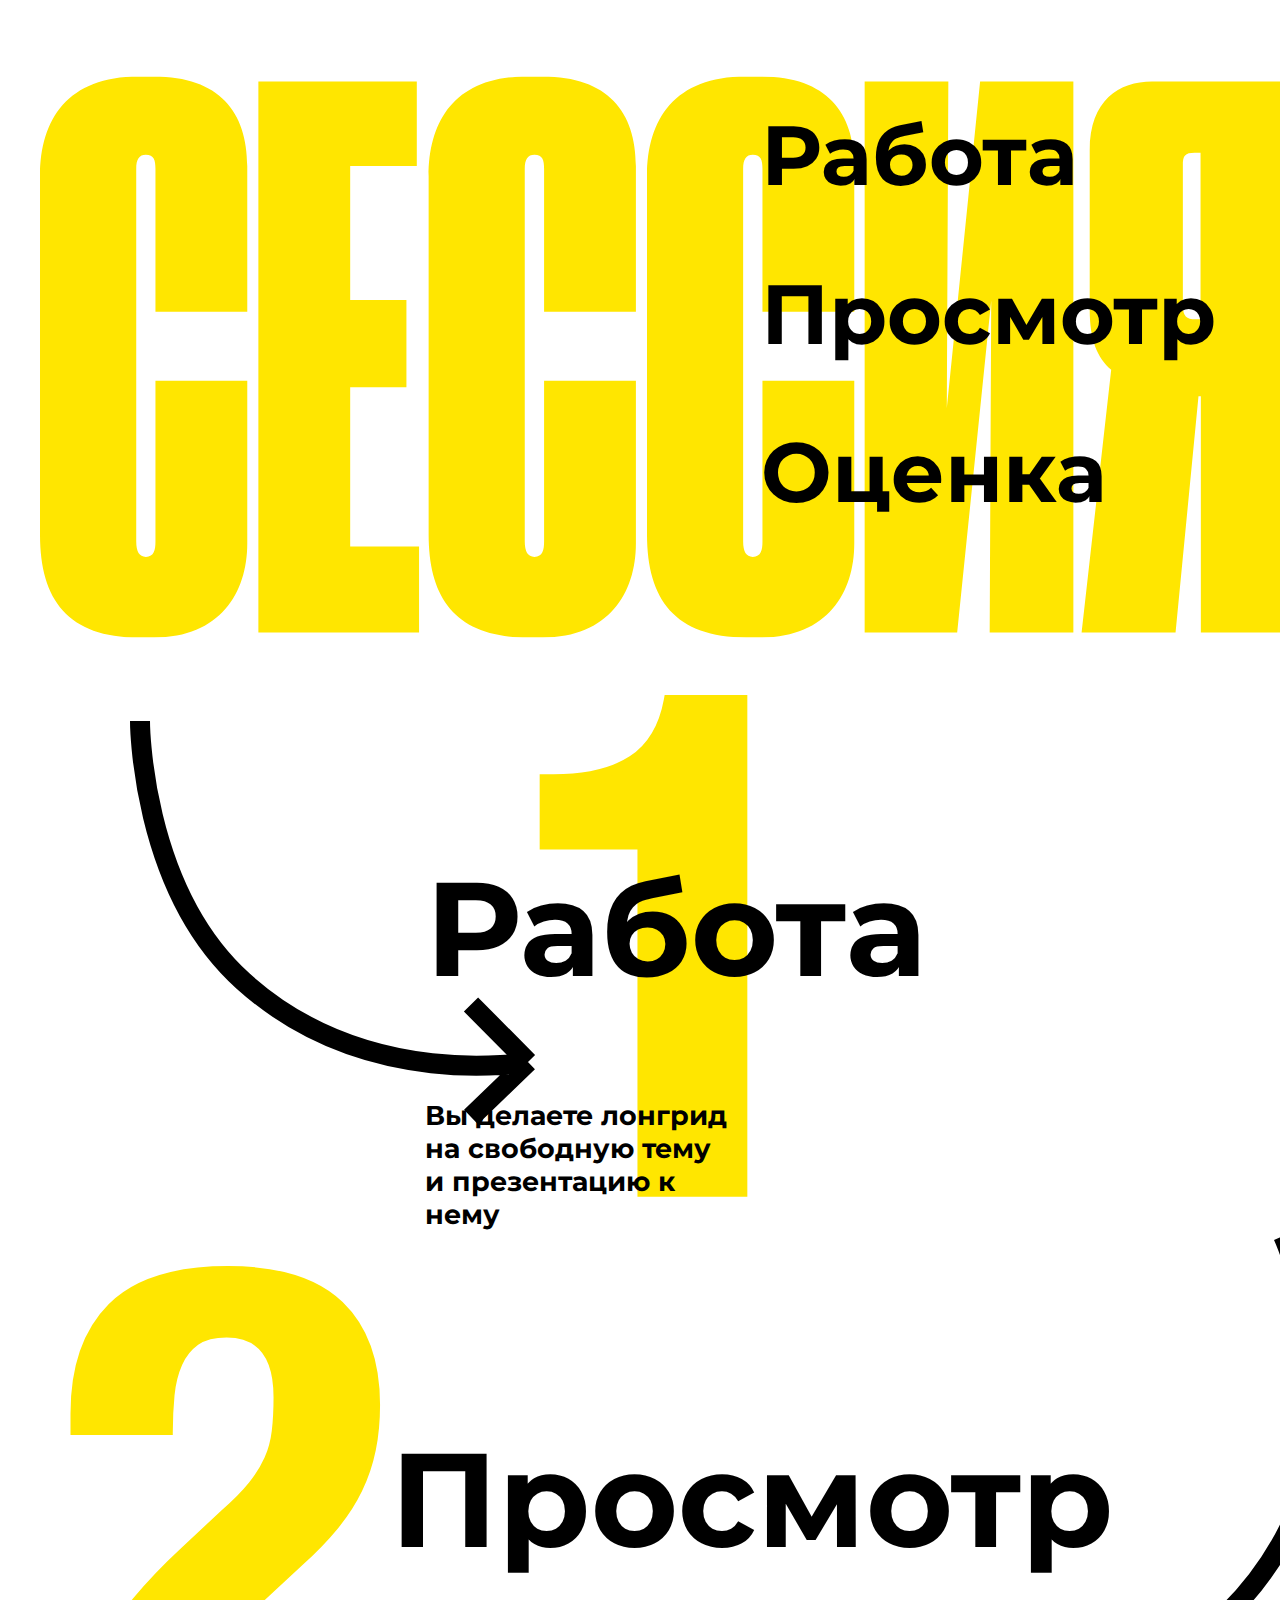
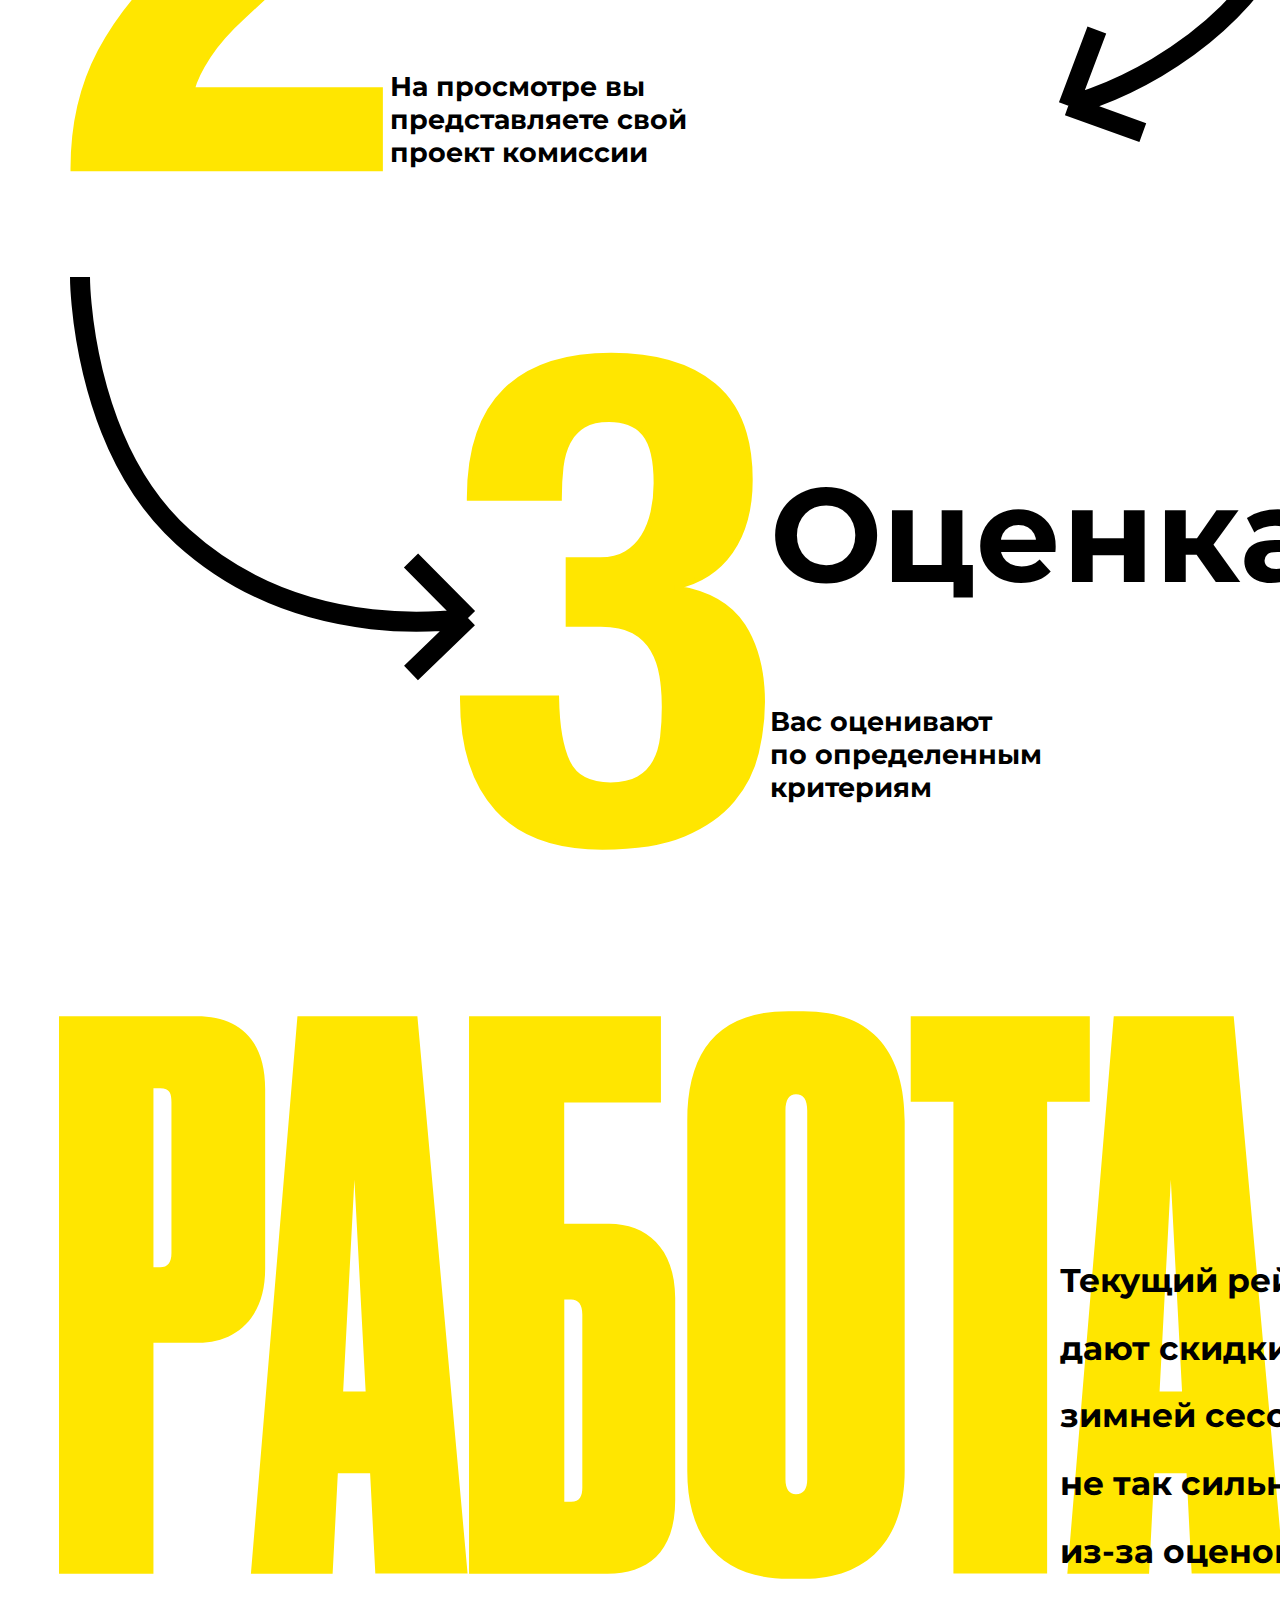
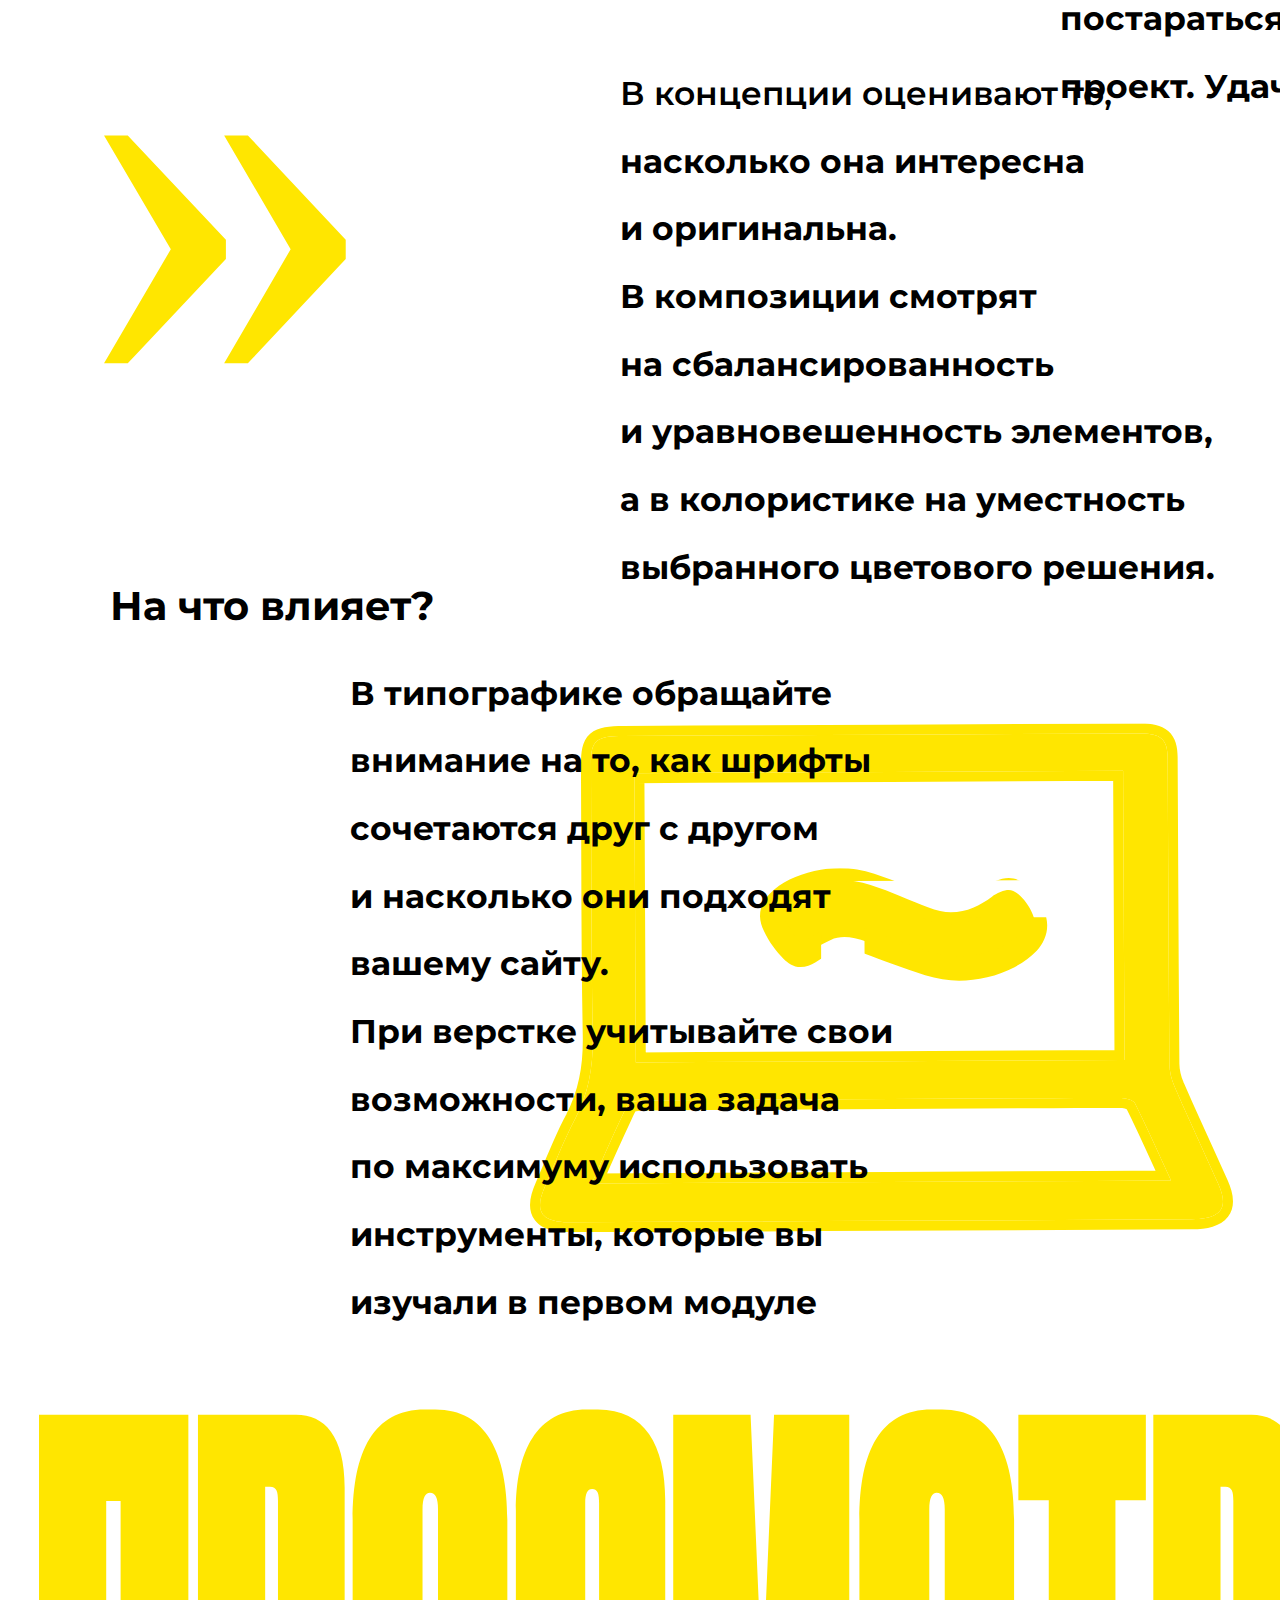
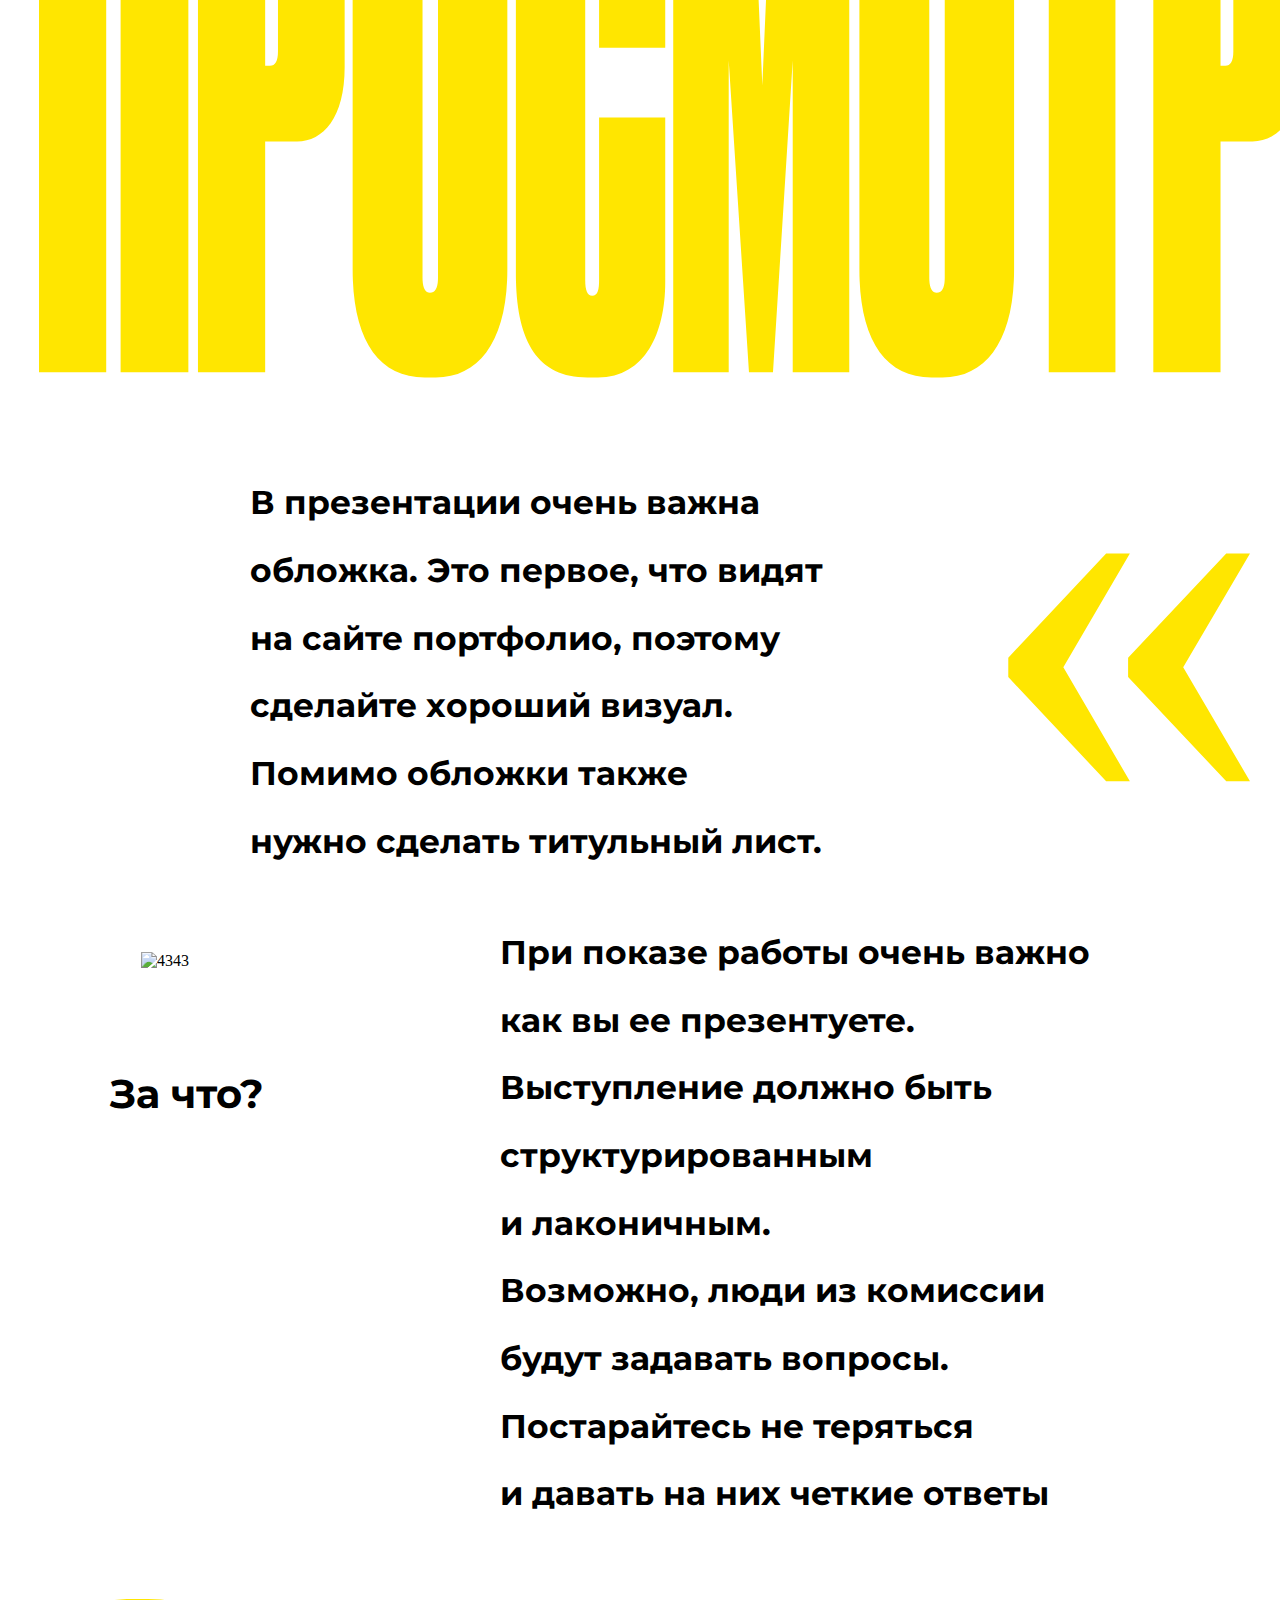
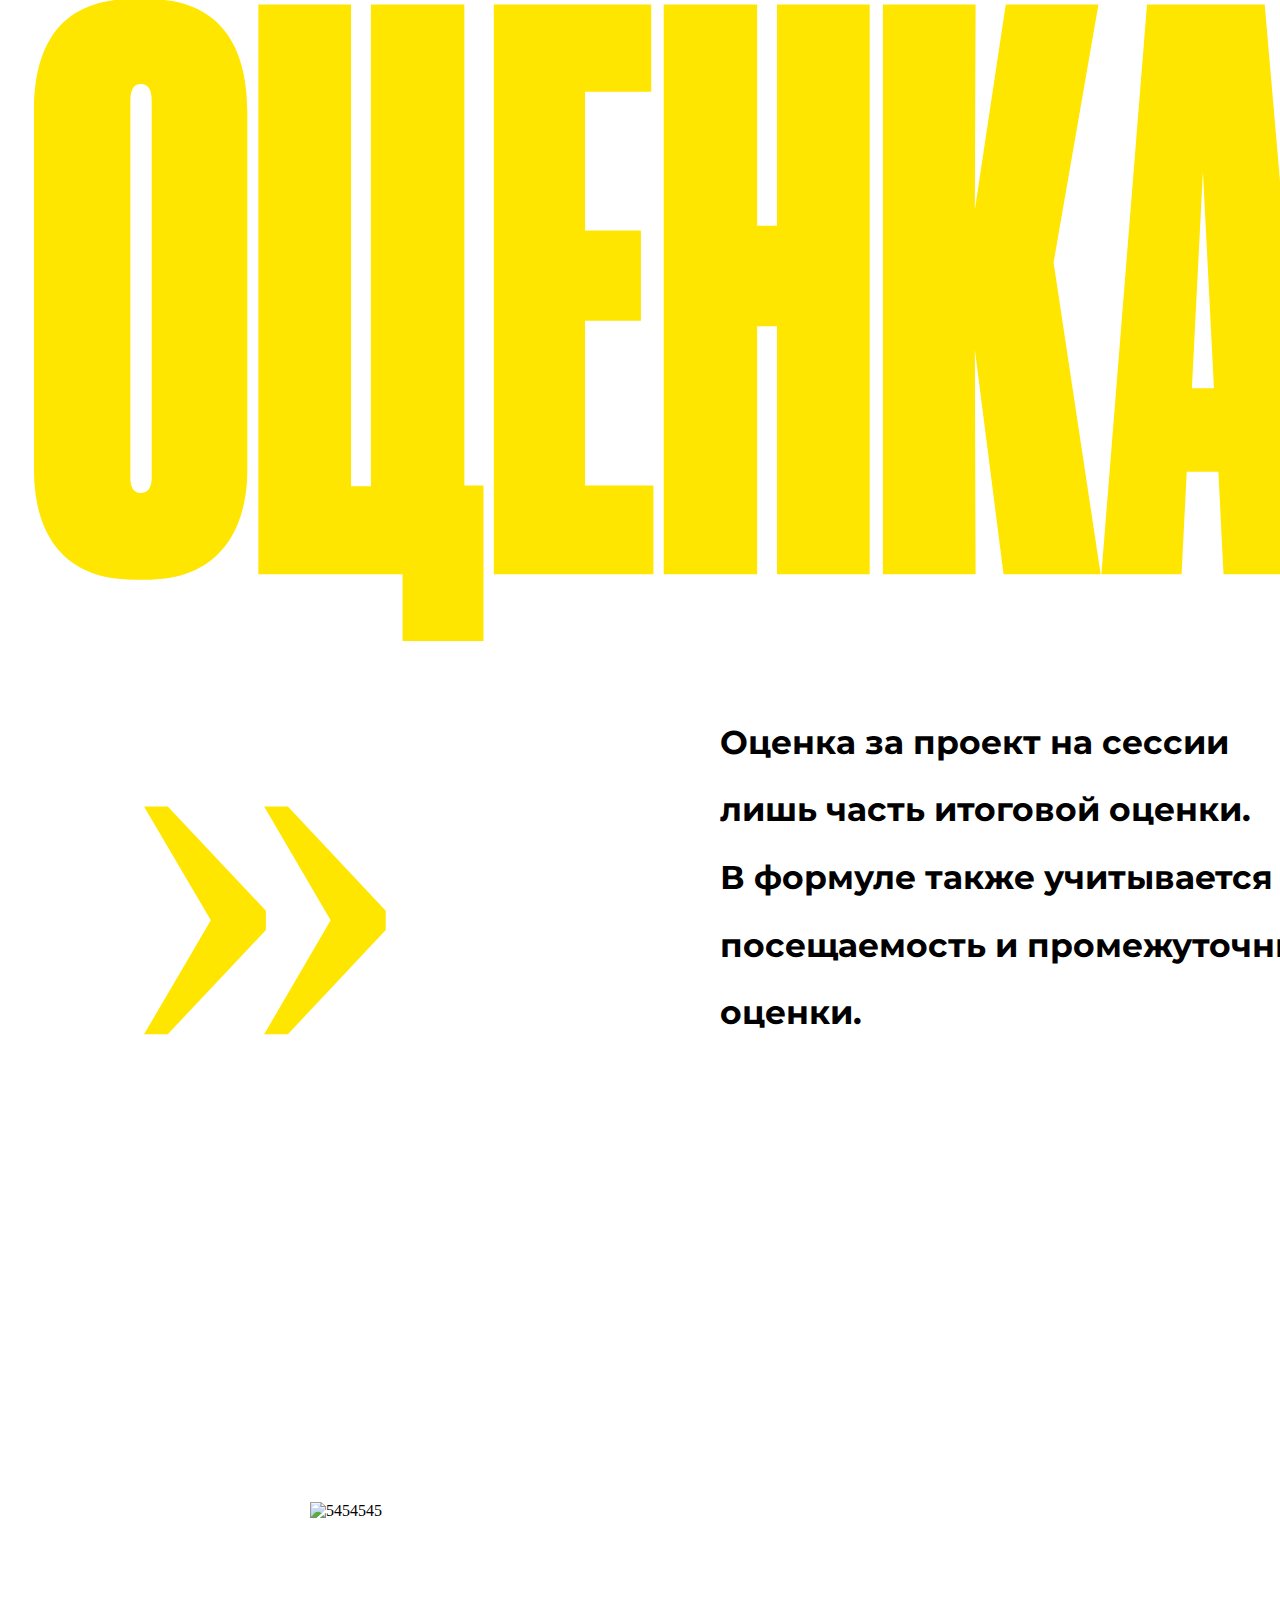
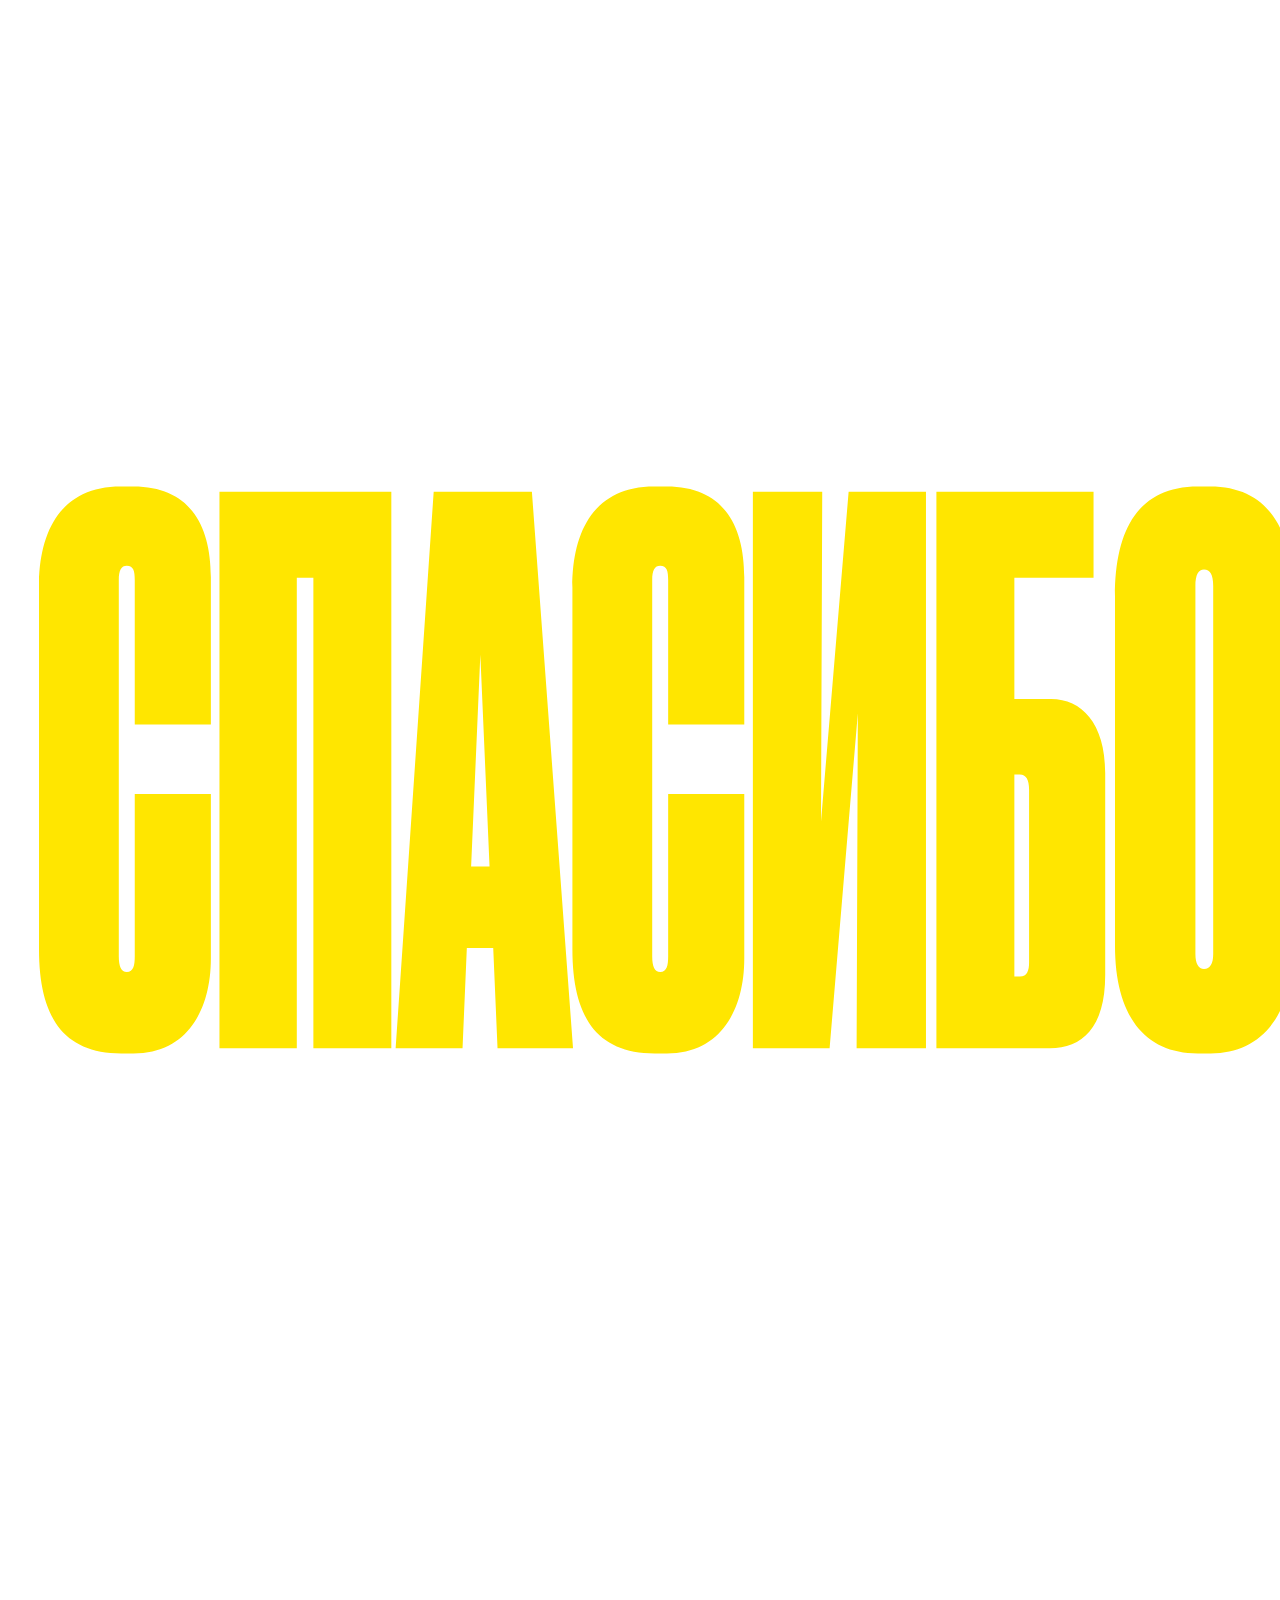
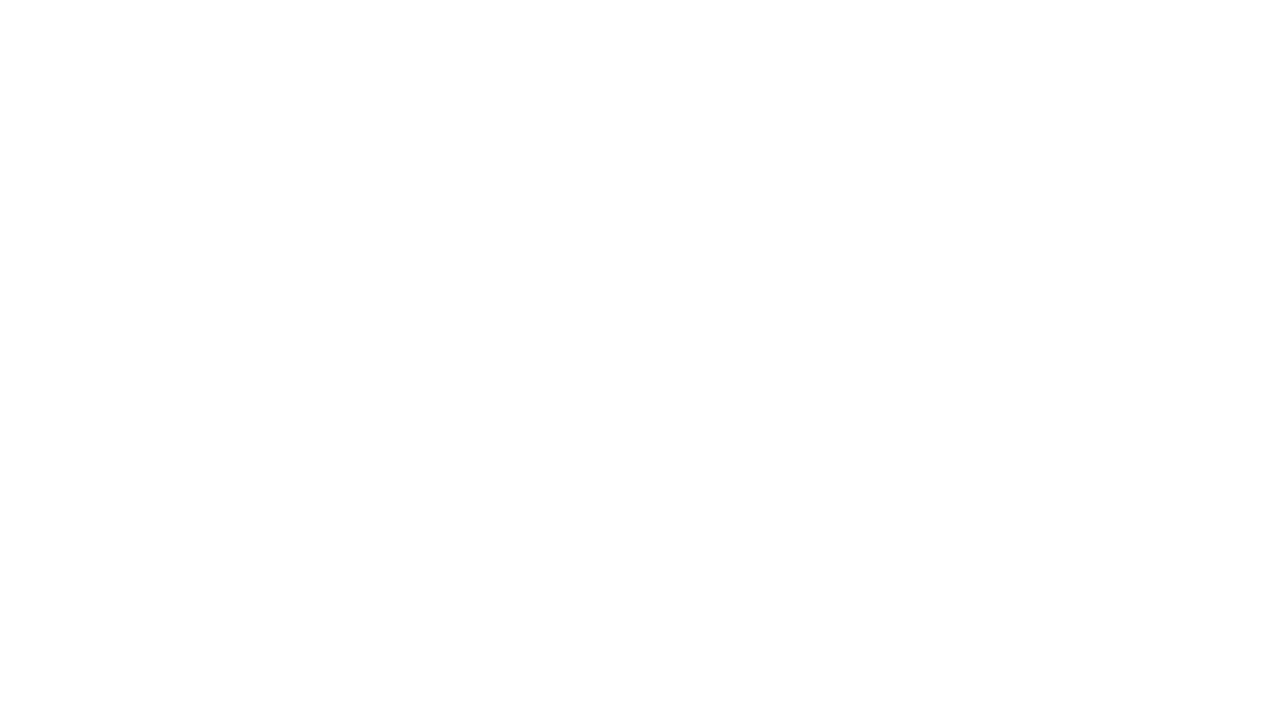
==== commit 1bb849f4: "upd" ====
--- a/index.html
+++ b/index.html
@@ -215,9 +215,8 @@
 <h2 style="white-space:nowrap; font-size:25pt;">лишь часть итоговой оценки. </h2>
 <h2 style="white-space:nowrap; font-size:25pt;">В формуле также учитывается </h2>
 <h2 style="white-space:nowrap; font-size:25pt;">посещаемость и промежуточные </h2>
-<h2 style="white-space:nowrap; font-size:25pt;">оценки. Проект в первом модуле </h2>
-<h2 style="white-space:nowrap; font-size:25pt;">экзекуции, которая будет </h2>
-<h2 style="white-space:nowrap; font-size:25pt;">во время зимней сессии</h2></div>
+<h2 style="white-space:nowrap; font-size:25pt;">оценки.  </h2>
+
 
 <div class="txt9"><h2 style="font-size:25pt;white-space:nowrap;">Текущий рейтинг, по итогам которого </h2>
 <h2 style="white-space:nowrap; font-size:25pt;"> дают скидки, выходит после </h2>
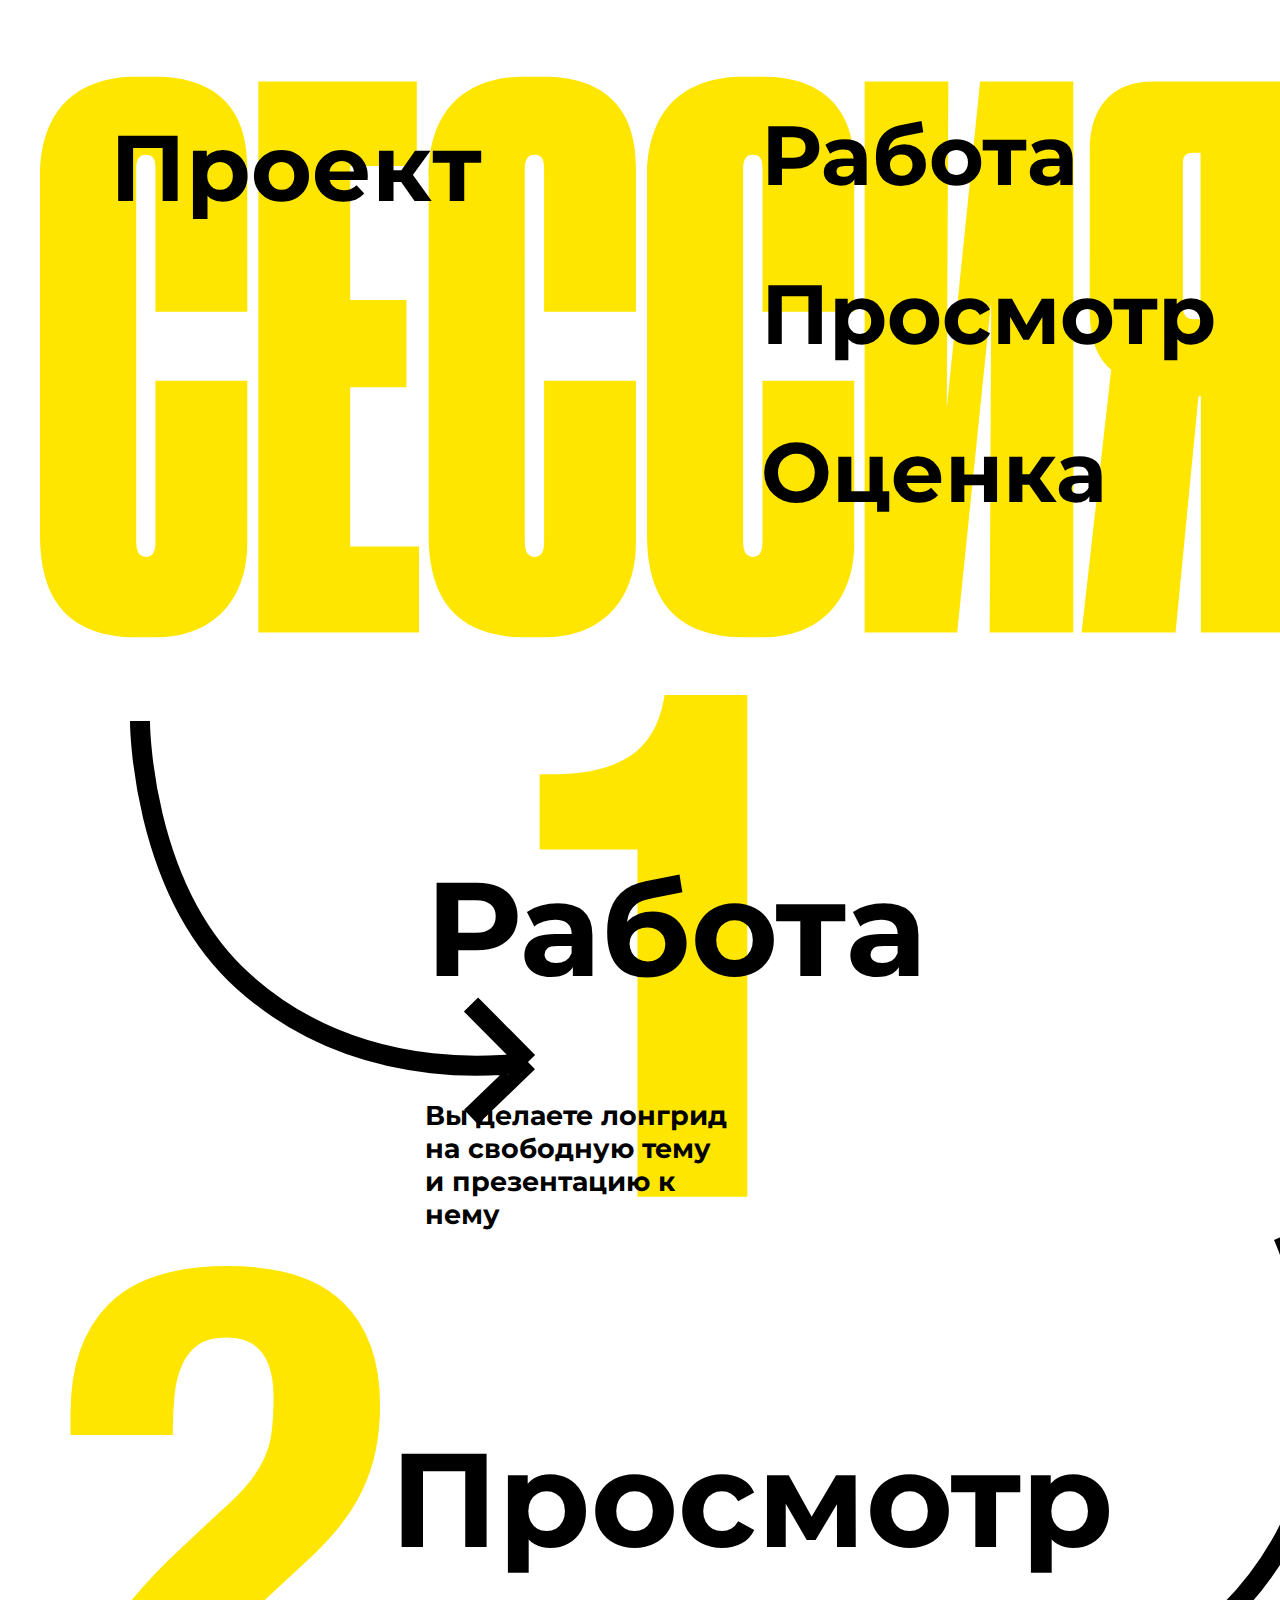
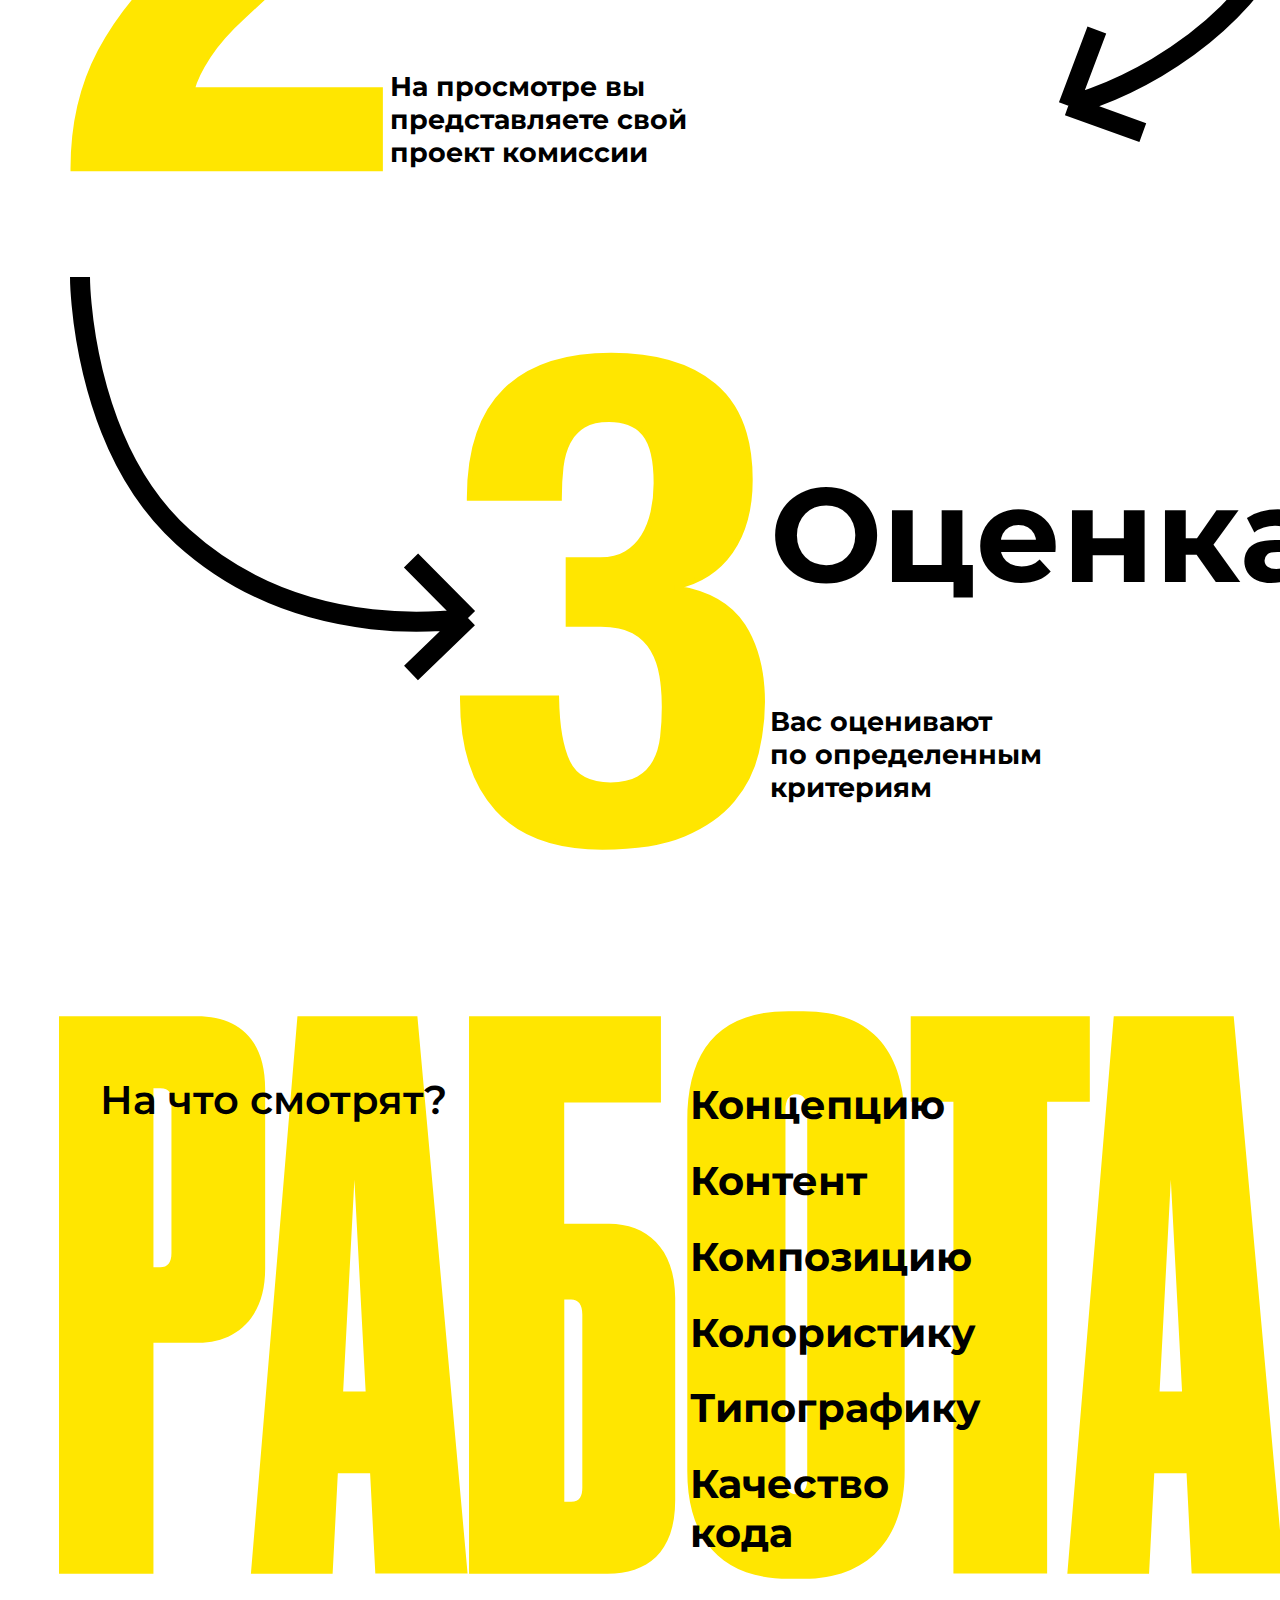
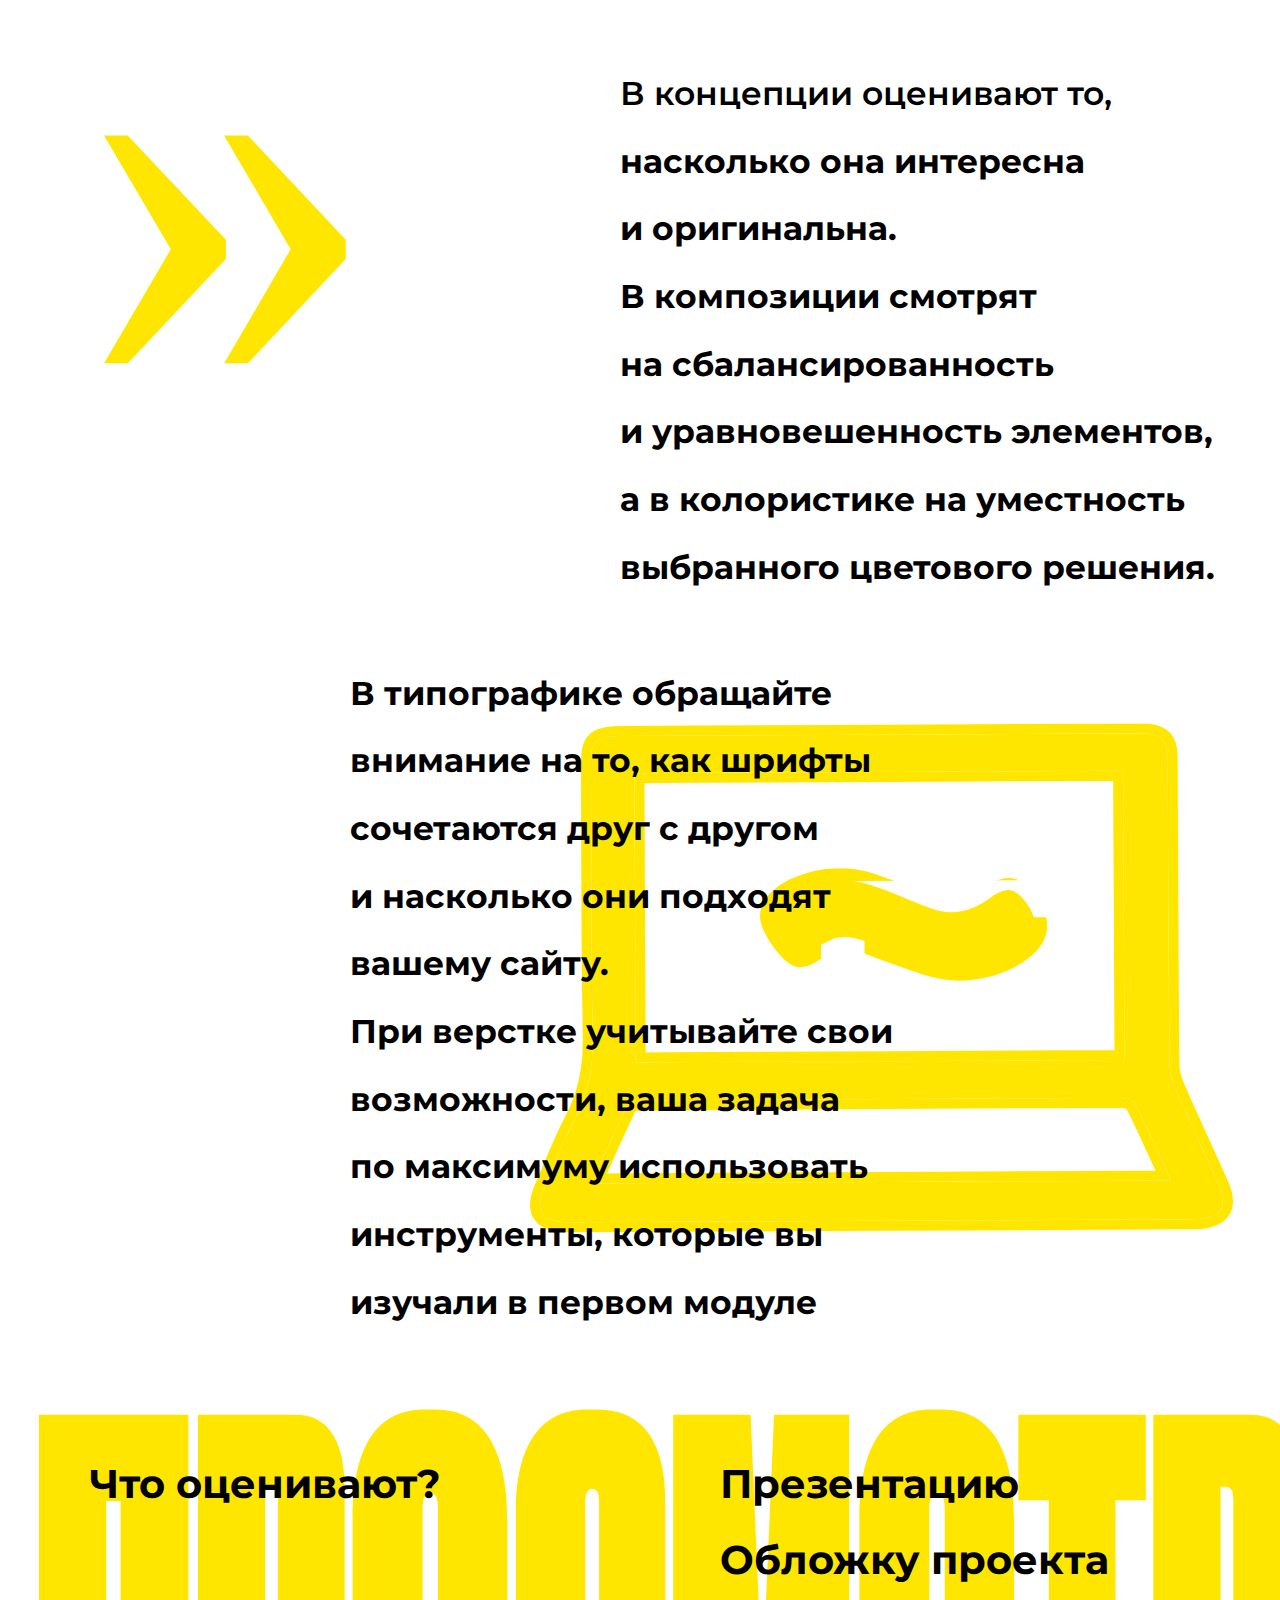
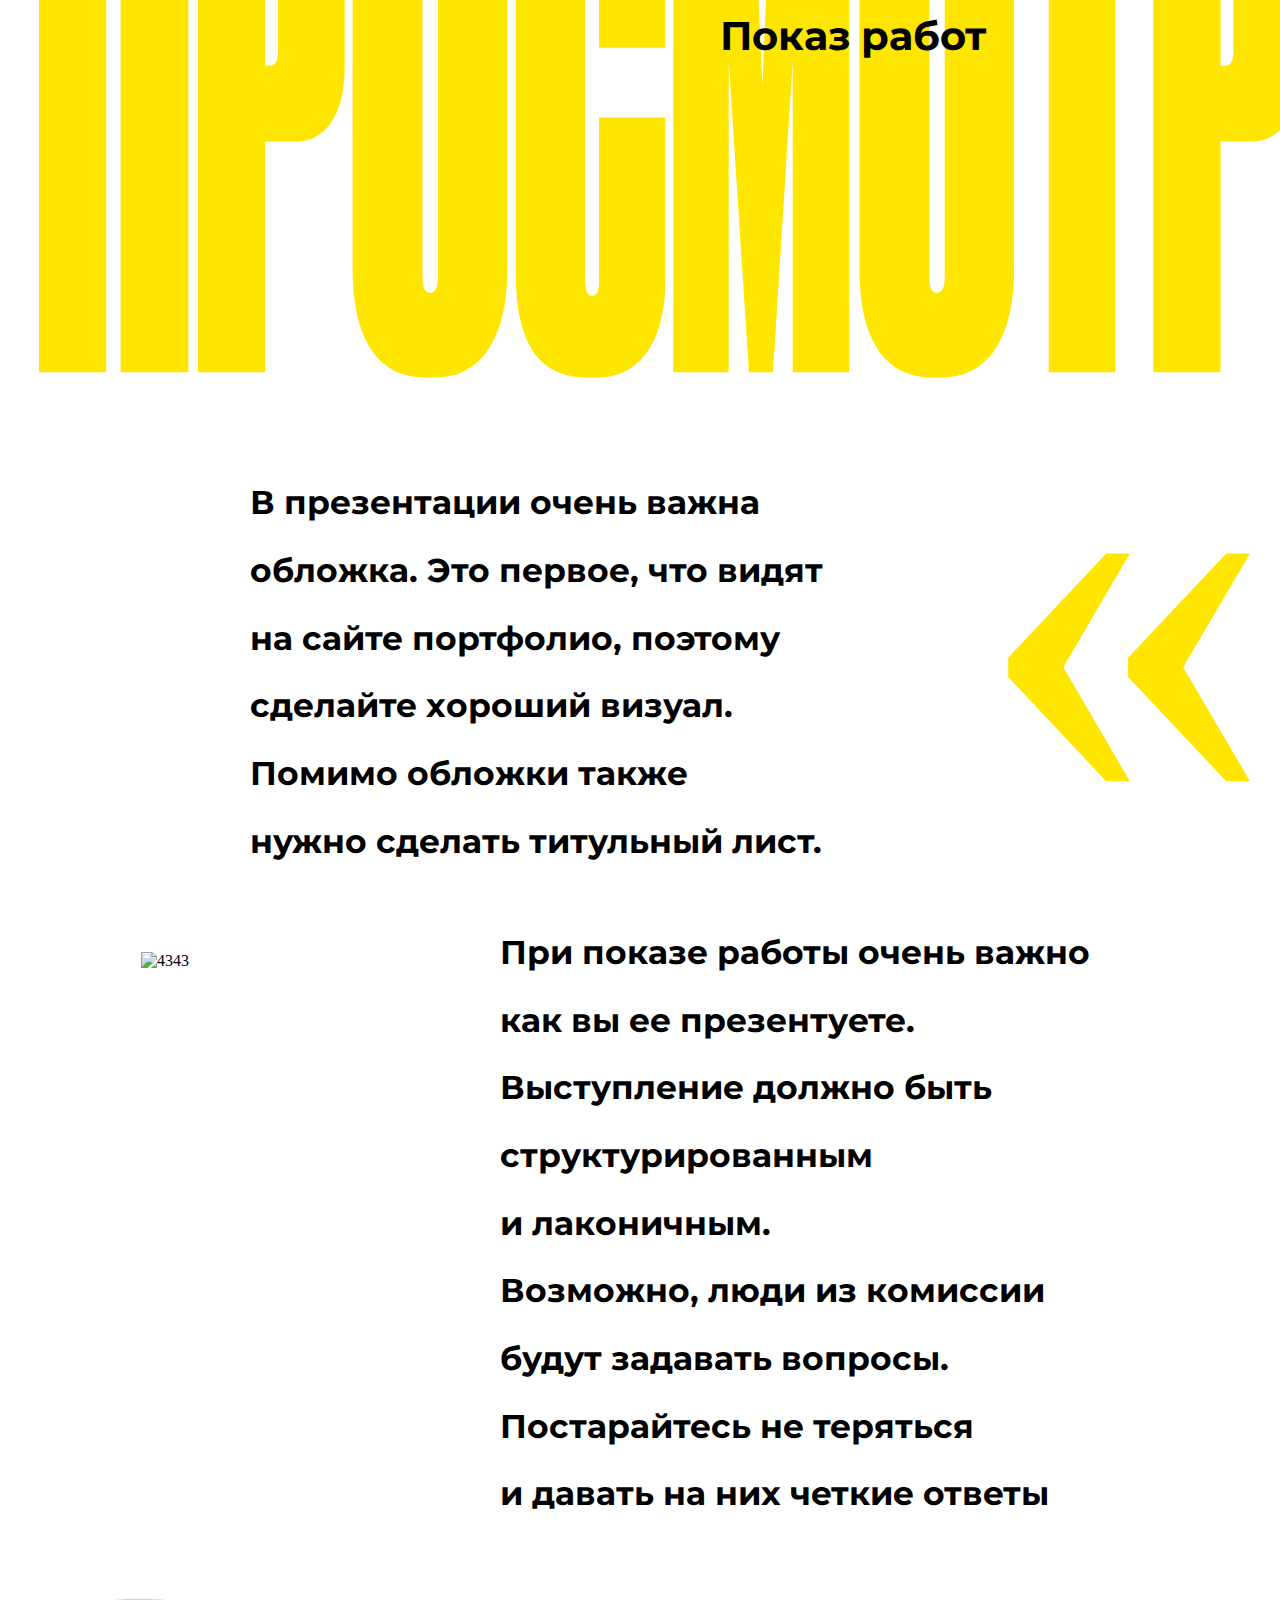
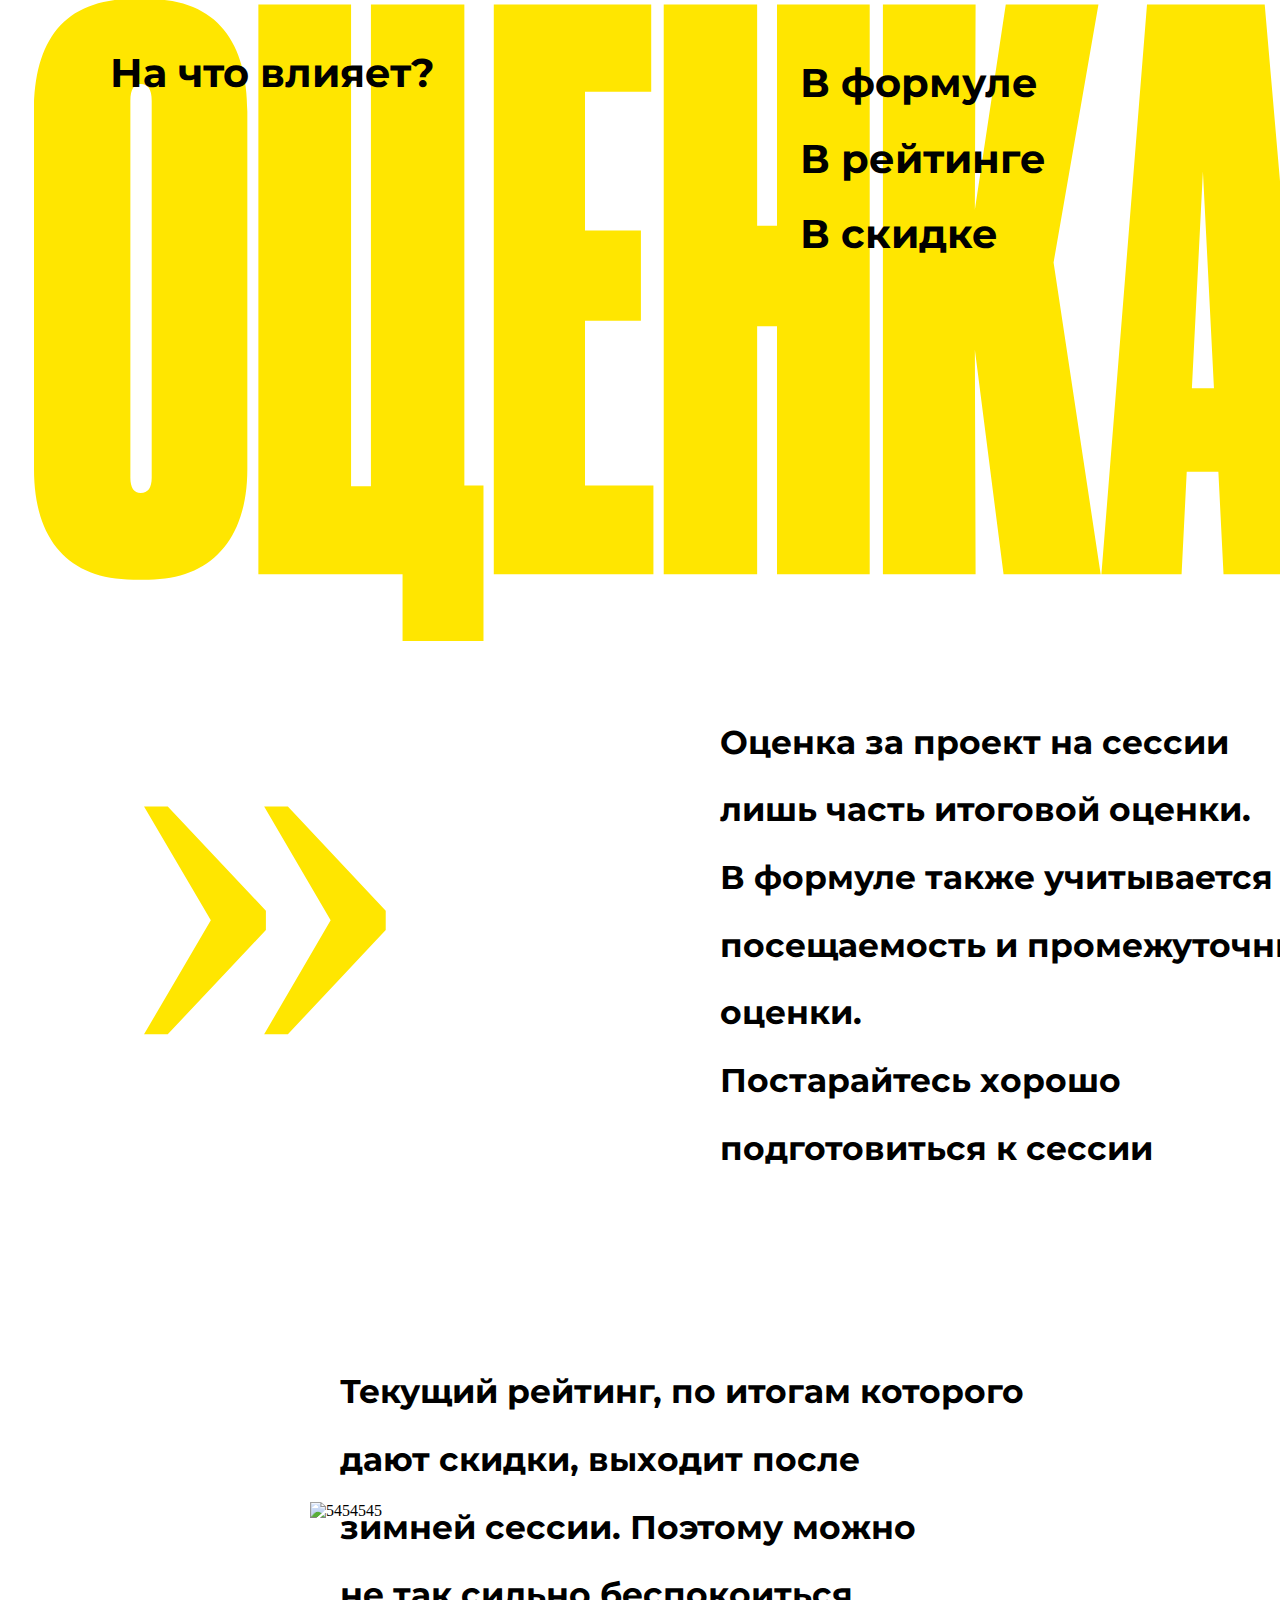
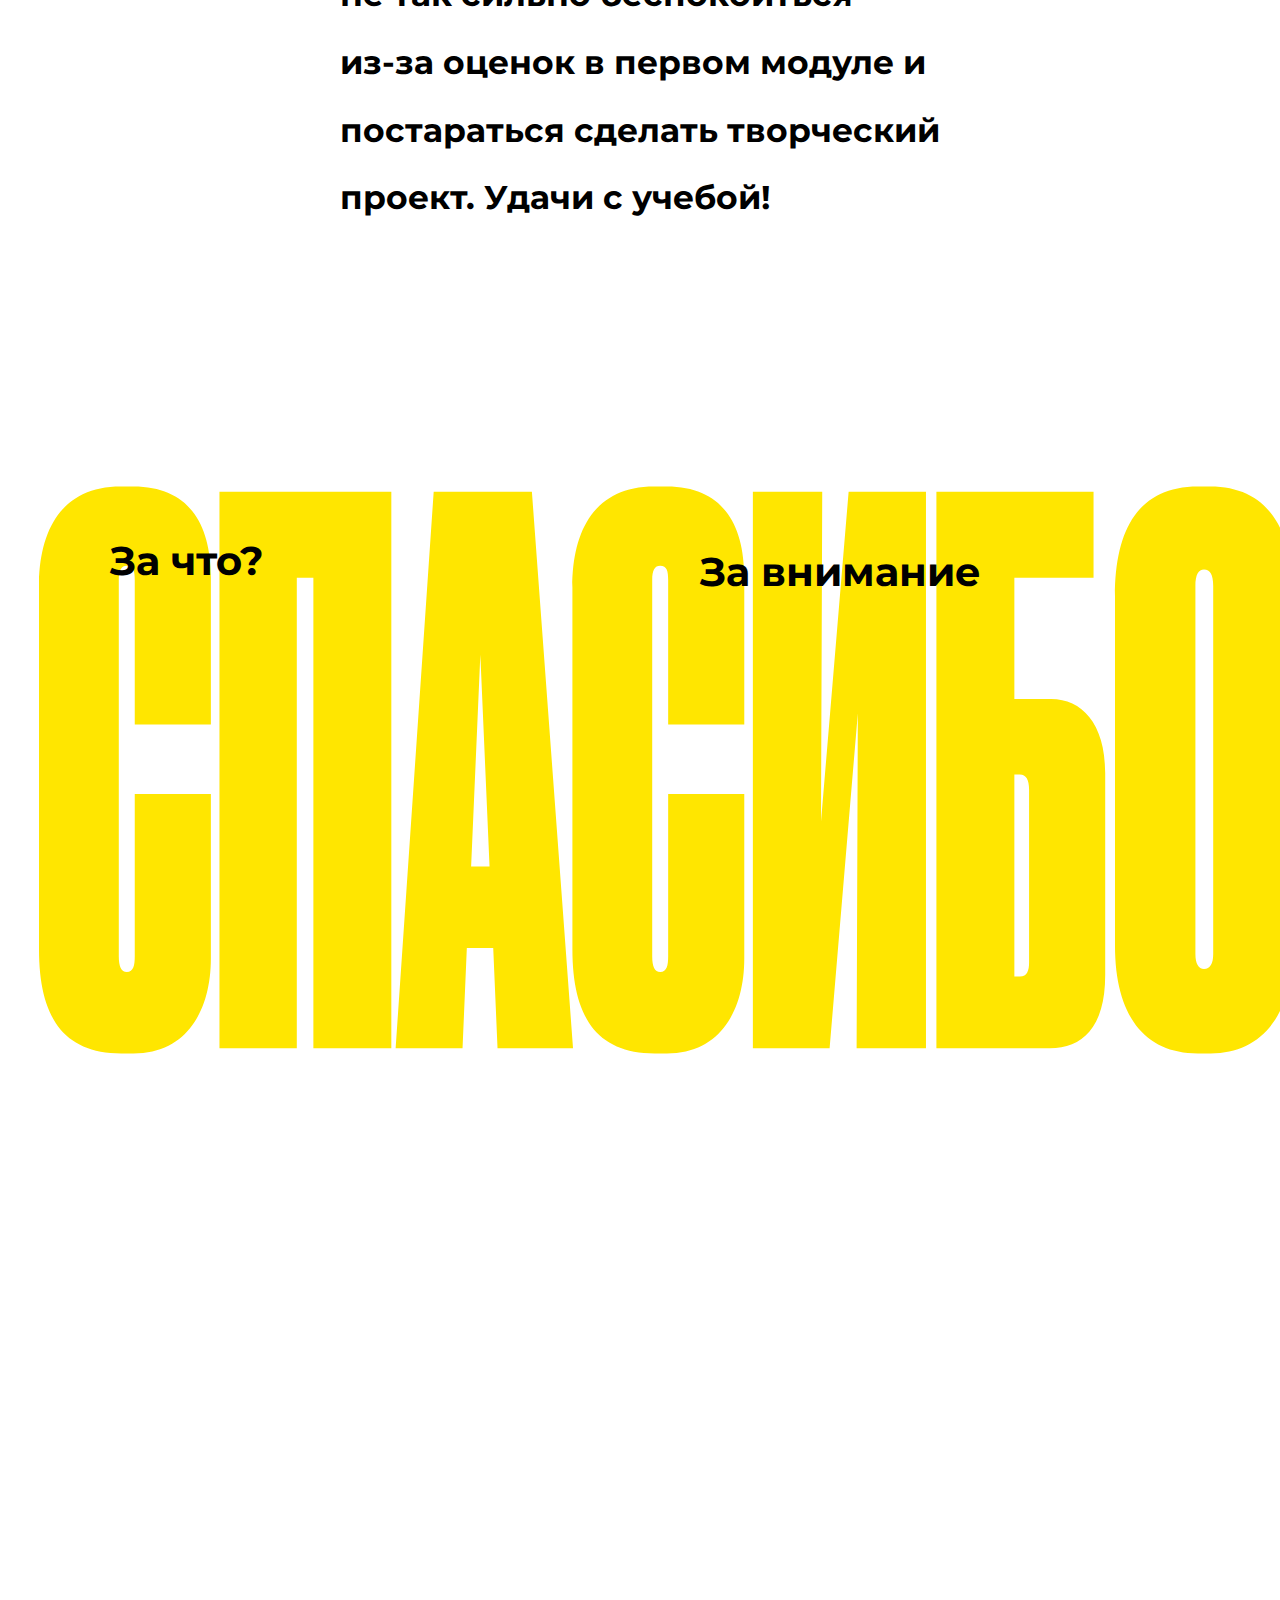
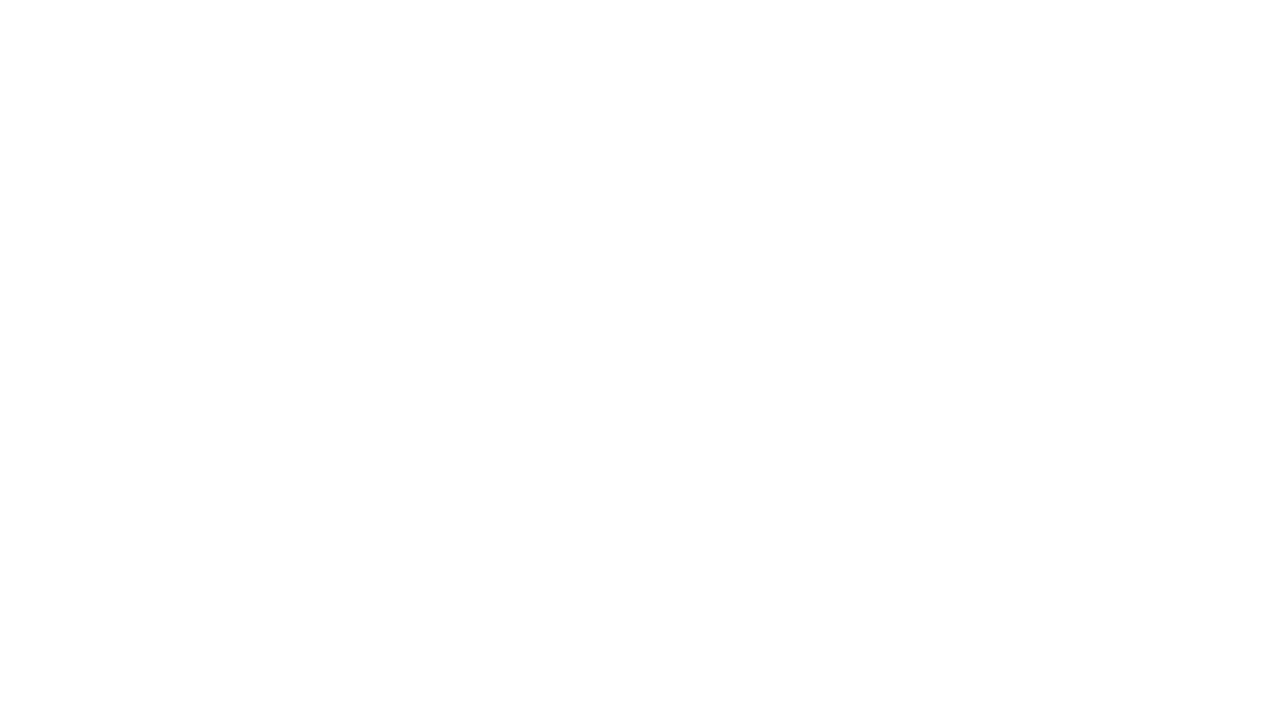
==== commit c4335d83: "upd" ====
--- a/index.html
+++ b/index.html
@@ -216,7 +216,8 @@
 <h2 style="white-space:nowrap; font-size:25pt;">В формуле также учитывается </h2>
 <h2 style="white-space:nowrap; font-size:25pt;">посещаемость и промежуточные </h2>
 <h2 style="white-space:nowrap; font-size:25pt;">оценки.  </h2>
-
+<h2 style="white-space:nowrap; font-size:25pt;">Постарайтесь хорошо </h2>
+<h2 style="white-space:nowrap; font-size:25pt;">подготовиться к сессии</h2></div>
 
 <div class="txt9"><h2 style="font-size:25pt;white-space:nowrap;">Текущий рейтинг, по итогам которого </h2>
 <h2 style="white-space:nowrap; font-size:25pt;"> дают скидки, выходит после </h2>
